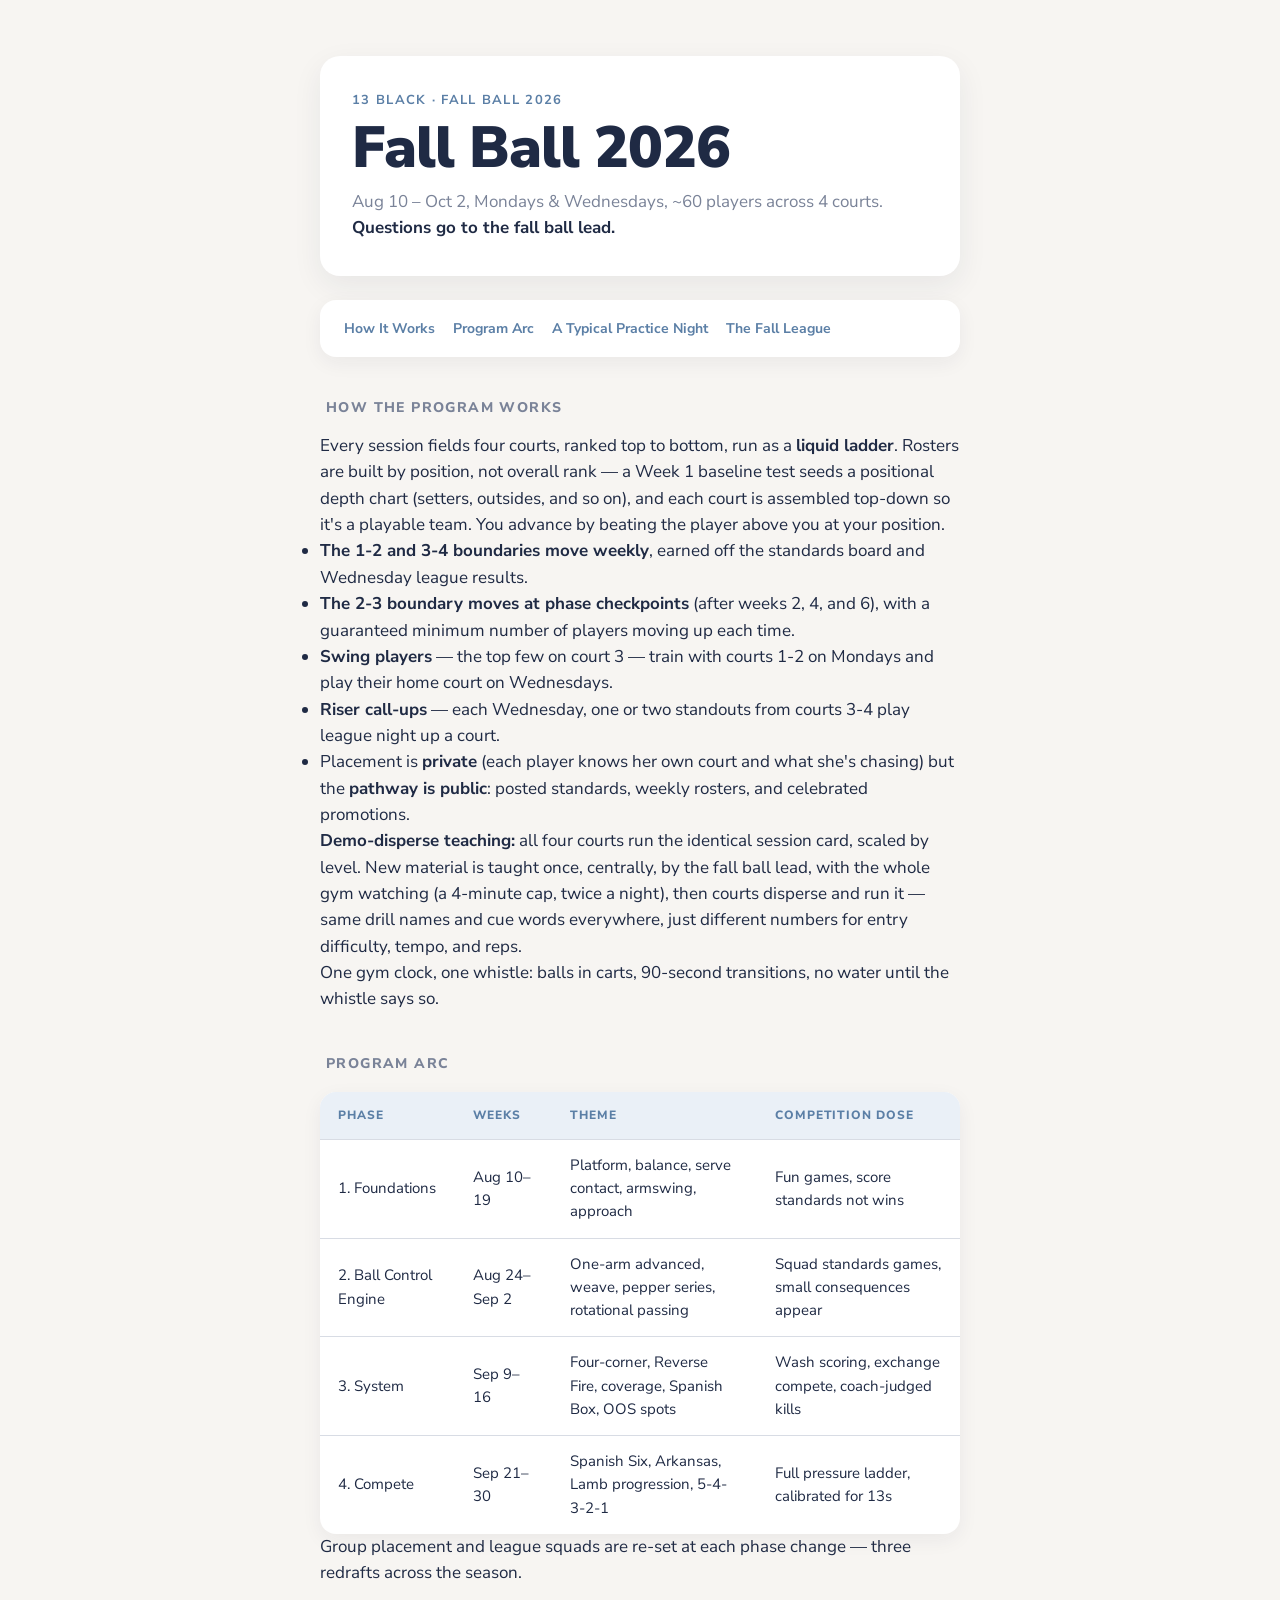
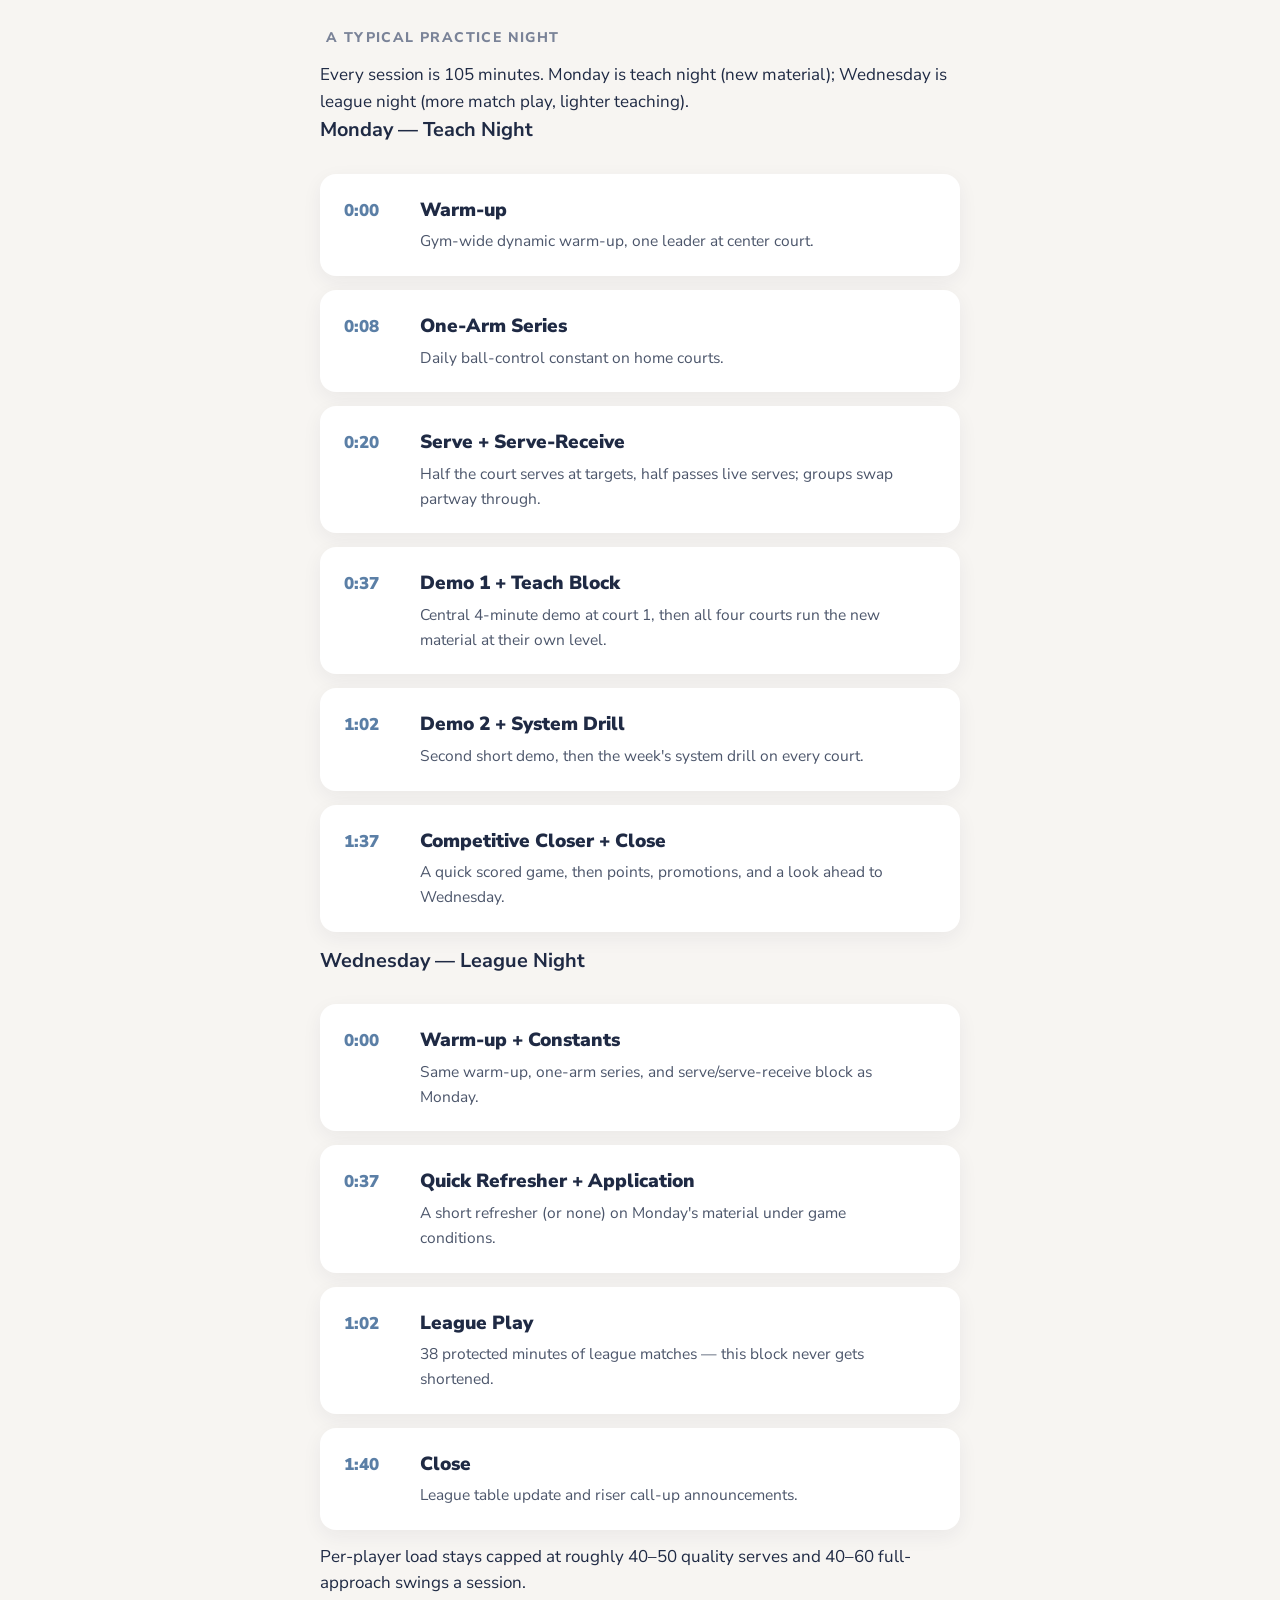
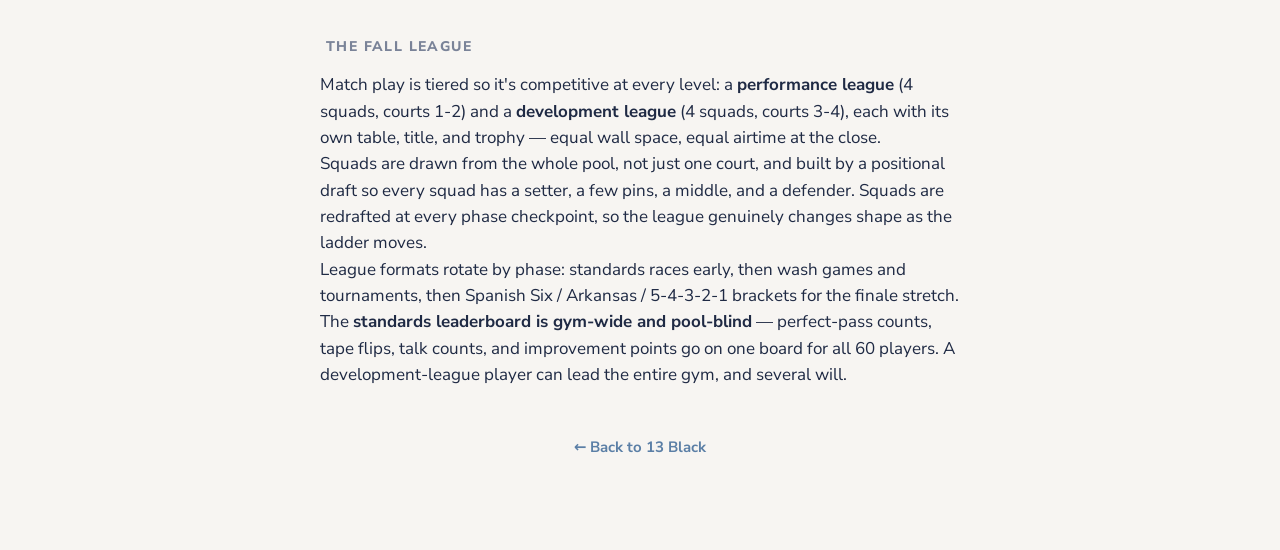
==== fall-ball-2026.html @ 21dfd117 "feat: add fall ball page shell with static sections Implements Task 2: Creates the Fall Ball 2026 pa" ====
<!DOCTYPE html>
<html lang="en">
<head>
<meta charset="UTF-8">
<meta name="viewport" content="width=device-width, initial-scale=1">
<title>Fall Ball 2026 | 13 Black</title>
<link rel="icon" href="data:image/svg+xml,<svg xmlns=%22http://www.w3.org/2000/svg%22 viewBox=%220 0 100 100%22><text y=%22.9em%22 font-size=%2290%22>🏐</text></svg>">
<link rel="preconnect" href="https://fonts.googleapis.com">
<link rel="preconnect" href="https://fonts.gstatic.com" crossorigin>
<link href="https://fonts.googleapis.com/css2?family=Nunito+Sans:opsz,wght@6..12,400;6..12,700;6..12,800;6..12,900&display=swap" rel="stylesheet">
<link rel="stylesheet" href="styles.css">
</head>
<body>
<main class="wrap">
  <div class="hero">
    <p class="eyebrow"><a href="index.html">13 Black</a> &middot; Fall Ball 2026</p>
    <h1>Fall Ball 2026</h1>
    <p class="sub">Aug 10 &ndash; Oct 2, Mondays &amp; Wednesdays, ~60 players across 4 courts. <strong>Questions go to the fall ball lead.</strong></p>
  </div>

  <nav class="toc" id="toc">
    <a href="#how-it-works">How It Works</a>
    <a href="#program-arc">Program Arc</a>
    <a href="#practice-night">A Typical Practice Night</a>
    <a href="#fall-league">The Fall League</a>
  </nav>

  <section id="how-it-works">
    <h2>How the Program Works</h2>
    <p>Every session fields four courts, ranked top to bottom, run as a <strong>liquid ladder</strong>. Rosters are built by position, not overall rank &mdash; a Week 1 baseline test seeds a positional depth chart (setters, outsides, and so on), and each court is assembled top-down so it's a playable team. You advance by beating the player above you at your position.</p>
    <ul>
      <li><strong>The 1-2 and 3-4 boundaries move weekly</strong>, earned off the standards board and Wednesday league results.</li>
      <li><strong>The 2-3 boundary moves at phase checkpoints</strong> (after weeks 2, 4, and 6), with a guaranteed minimum number of players moving up each time.</li>
      <li><strong>Swing players</strong> &mdash; the top few on court 3 &mdash; train with courts 1-2 on Mondays and play their home court on Wednesdays.</li>
      <li><strong>Riser call-ups</strong> &mdash; each Wednesday, one or two standouts from courts 3-4 play league night up a court.</li>
      <li>Placement is <strong>private</strong> (each player knows her own court and what she's chasing) but the <strong>pathway is public</strong>: posted standards, weekly rosters, and celebrated promotions.</li>
    </ul>
    <p><strong>Demo-disperse teaching:</strong> all four courts run the identical session card, scaled by level. New material is taught once, centrally, by the fall ball lead, with the whole gym watching (a 4-minute cap, twice a night), then courts disperse and run it &mdash; same drill names and cue words everywhere, just different numbers for entry difficulty, tempo, and reps.</p>
    <p>One gym clock, one whistle: balls in carts, 90-second transitions, no water until the whistle says so.</p>
  </section>

  <section id="program-arc">
    <h2>Program Arc</h2>
    <table class="arc">
      <thead>
        <tr><th>Phase</th><th>Weeks</th><th>Theme</th><th>Competition Dose</th></tr>
      </thead>
      <tbody>
        <tr><td>1. Foundations</td><td>Aug 10&ndash;19</td><td>Platform, balance, serve contact, armswing, approach</td><td>Fun games, score standards not wins</td></tr>
        <tr><td>2. Ball Control Engine</td><td>Aug 24&ndash;Sep 2</td><td>One-arm advanced, weave, pepper series, rotational passing</td><td>Squad standards games, small consequences appear</td></tr>
        <tr><td>3. System</td><td>Sep 9&ndash;16</td><td>Four-corner, Reverse Fire, coverage, Spanish Box, OOS spots</td><td>Wash scoring, exchange compete, coach-judged kills</td></tr>
        <tr><td>4. Compete</td><td>Sep 21&ndash;30</td><td>Spanish Six, Arkansas, Lamb progression, 5-4-3-2-1</td><td>Full pressure ladder, calibrated for 13s</td></tr>
      </tbody>
    </table>
    <p>Group placement and league squads are re-set at each phase change &mdash; three redrafts across the season.</p>
  </section>

  <section id="practice-night">
    <h2>A Typical Practice Night</h2>
    <p>Every session is 105 minutes. Monday is teach night (new material); Wednesday is league night (more match play, lighter teaching).</p>
    <h3>Monday &mdash; Teach Night</h3>
    <div class="blocks">
      <div class="block"><div class="time">0:00</div><div><h3>Warm-up</h3><p>Gym-wide dynamic warm-up, one leader at center court.</p></div></div>
      <div class="block"><div class="time">0:08</div><div><h3>One-Arm Series</h3><p>Daily ball-control constant on home courts.</p></div></div>
      <div class="block"><div class="time">0:20</div><div><h3>Serve + Serve-Receive</h3><p>Half the court serves at targets, half passes live serves; groups swap partway through.</p></div></div>
      <div class="block"><div class="time">0:37</div><div><h3>Demo 1 + Teach Block</h3><p>Central 4-minute demo at court 1, then all four courts run the new material at their own level.</p></div></div>
      <div class="block"><div class="time">1:02</div><div><h3>Demo 2 + System Drill</h3><p>Second short demo, then the week's system drill on every court.</p></div></div>
      <div class="block"><div class="time">1:37</div><div><h3>Competitive Closer + Close</h3><p>A quick scored game, then points, promotions, and a look ahead to Wednesday.</p></div></div>
    </div>
    <h3>Wednesday &mdash; League Night</h3>
    <div class="blocks">
      <div class="block"><div class="time">0:00</div><div><h3>Warm-up + Constants</h3><p>Same warm-up, one-arm series, and serve/serve-receive block as Monday.</p></div></div>
      <div class="block"><div class="time">0:37</div><div><h3>Quick Refresher + Application</h3><p>A short refresher (or none) on Monday's material under game conditions.</p></div></div>
      <div class="block"><div class="time">1:02</div><div><h3>League Play</h3><p>38 protected minutes of league matches &mdash; this block never gets shortened.</p></div></div>
      <div class="block"><div class="time">1:40</div><div><h3>Close</h3><p>League table update and riser call-up announcements.</p></div></div>
    </div>
    <p>Per-player load stays capped at roughly 40&ndash;50 quality serves and 40&ndash;60 full-approach swings a session.</p>
  </section>

  <section id="fall-league">
    <h2>The Fall League</h2>
    <p>Match play is tiered so it's competitive at every level: a <strong>performance league</strong> (4 squads, courts 1-2) and a <strong>development league</strong> (4 squads, courts 3-4), each with its own table, title, and trophy &mdash; equal wall space, equal airtime at the close.</p>
    <p>Squads are drawn from the whole pool, not just one court, and built by a positional draft so every squad has a setter, a few pins, a middle, and a defender. Squads are redrafted at every phase checkpoint, so the league genuinely changes shape as the ladder moves.</p>
    <p>League formats rotate by phase: standards races early, then wash games and tournaments, then Spanish Six / Arkansas / 5-4-3-2-1 brackets for the finale stretch.</p>
    <p>The <strong>standards leaderboard is gym-wide and pool-blind</strong> &mdash; perfect-pass counts, tape flips, talk counts, and improvement points go on one board for all 60 players. A development-league player can lead the entire gym, and several will.</p>
  </section>

  <p class="footer"><a href="index.html">&larr; Back to 13 Black</a></p>
</main>
</body>
</html>
---- styles.css ----
:root {
  --paper: #F7F5F2;
  --navy: #1F2A44;
  --dusty: #5B7FA6;
  --card: #FFFFFF;
  --muted: #7A8398;
  --chip: #EAF0F7;
  --dash: #D8DCE4;
  --body-ink: #4C566B;
}

* { box-sizing: border-box; margin: 0; padding: 0; }

html { -webkit-text-size-adjust: 100%; }

body {
  background: var(--paper);
  color: var(--navy);
  font-family: "Nunito Sans", system-ui, sans-serif;
  font-size: 17px;
  line-height: 1.55;
}

.wrap {
  max-width: 680px;
  margin: 0 auto;
  padding: 56px 20px 90px;
}

/* Hero card */
.hero {
  background: var(--card);
  border-radius: 20px;
  padding: 34px 32px;
  box-shadow: 0 10px 30px rgba(31, 42, 68, 0.07);
}

.eyebrow {
  font-size: 13px;
  font-weight: 700;
  letter-spacing: 0.1em;
  text-transform: uppercase;
  color: var(--dusty);
}
.eyebrow a { color: inherit; text-decoration: none; }

h1 {
  font-size: clamp(40px, 8vw, 58px);
  font-weight: 900;
  letter-spacing: -0.02em;
  line-height: 1.05;
  margin-top: 8px;
}

.sub { margin-top: 10px; font-size: 17px; color: var(--muted); }
.sub strong { color: var(--navy); }

/* Section labels */
h2 {
  margin: 40px 6px 14px;
  font-size: 14px;
  font-weight: 800;
  letter-spacing: 0.1em;
  text-transform: uppercase;
  color: var(--muted);
}

/* Event cards (index) */
a.event {
  display: flex;
  align-items: center;
  gap: 18px;
  background: var(--card);
  border-radius: 16px;
  padding: 22px 24px;
  box-shadow: 0 6px 20px rgba(31, 42, 68, 0.06);
  text-decoration: none;
  color: var(--navy);
  margin-bottom: 14px;
  transition: transform 120ms ease, box-shadow 120ms ease;
}
a.event:hover { transform: translateY(-2px); box-shadow: 0 10px 26px rgba(31, 42, 68, 0.1); }
a.event:focus-visible { outline: 3px solid var(--dusty); outline-offset: 3px; }
.event .name { font-size: 19px; font-weight: 800; }
.event .go { margin-left: auto; color: var(--dusty); font-size: 20px; font-weight: 800; }

.chip {
  background: var(--chip);
  color: var(--dusty);
  font-weight: 800;
  font-size: 13px;
  letter-spacing: 0.04em;
  padding: 6px 12px;
  border-radius: 999px;
  white-space: nowrap;
}

.event-soon {
  display: flex;
  align-items: center;
  gap: 18px;
  border: 1.5px dashed var(--dash);
  border-radius: 16px;
  padding: 22px 24px;
  color: var(--muted);
  margin-bottom: 14px;
}
.event-soon .chip { background: transparent; border: 1.5px solid var(--dash); color: var(--muted); }

/* Meta card (schedule page) */
.meta {
  margin-top: 18px;
  background: var(--card);
  border-radius: 16px;
  padding: 20px 24px;
  box-shadow: 0 6px 20px rgba(31, 42, 68, 0.06);
  display: flex;
  flex-wrap: wrap;
  gap: 14px 32px;
  font-size: 16px;
}
.meta div strong {
  display: block;
  font-size: 12px;
  font-weight: 800;
  letter-spacing: 0.1em;
  text-transform: uppercase;
  color: var(--dusty);
}

/* Schedule blocks */
.blocks { margin-top: 28px; }

.block {
  display: flex;
  gap: 20px;
  background: var(--card);
  border-radius: 16px;
  padding: 22px 24px;
  box-shadow: 0 6px 20px rgba(31, 42, 68, 0.06);
  margin-bottom: 14px;
}
.block .time {
  font-weight: 900;
  color: var(--dusty);
  min-width: 56px;
  padding-top: 2px;
}
.block h3 { font-size: 19px; font-weight: 900; margin-bottom: 4px; }
.block p { font-size: 15.5px; line-height: 1.6; color: var(--body-ink); max-width: 54ch; }

/* Team lists inside blocks */
.teams {
  margin-top: 16px;
  display: grid;
  grid-template-columns: repeat(auto-fit, minmax(122px, 1fr));
  gap: 12px;
}
.team {
  background: var(--paper);
  border-radius: 12px;
  padding: 14px 16px;
  font-size: 15px;
}
.team h4 {
  font-size: 12px;
  font-weight: 800;
  letter-spacing: 0.1em;
  text-transform: uppercase;
  color: var(--dusty);
  margin-bottom: 6px;
}
.team ul { list-style: none; }
.team li { padding: 2px 0; color: var(--body-ink); }

.pill {
  display: inline-block;
  background: var(--chip);
  color: var(--dusty);
  font-weight: 800;
  font-size: 14px;
  padding: 6px 14px;
  border-radius: 999px;
  margin-top: 10px;
  margin-right: 8px;
}

.footer {
  margin-top: 48px;
  color: var(--muted);
  font-size: 15px;
  text-align: center;
}
.footer a { color: var(--dusty); font-weight: 700; text-decoration: none; }
.footer a:focus-visible { outline: 3px solid var(--dusty); outline-offset: 3px; }

@media (max-width: 480px) {
  .block { flex-direction: column; gap: 6px; }
  .hero { padding: 28px 24px; }
}

@media (prefers-reduced-motion: reduce) {
  a.event { transition: none; }
  a.event:hover { transform: none; }
}

/* Table of contents (fall ball page) */
.toc {
  margin-top: 24px;
  background: var(--card);
  border-radius: 16px;
  padding: 18px 24px;
  box-shadow: 0 6px 20px rgba(31, 42, 68, 0.06);
  display: flex;
  flex-wrap: wrap;
  gap: 10px 18px;
}
.toc a {
  font-size: 14px;
  font-weight: 700;
  color: var(--dusty);
  text-decoration: none;
}
.toc a:hover, .toc a:focus-visible { text-decoration: underline; }

/* Program arc table (fall ball page) */
table.arc {
  width: 100%;
  border-collapse: collapse;
  background: var(--card);
  border-radius: 16px;
  overflow: hidden;
  box-shadow: 0 6px 20px rgba(31, 42, 68, 0.06);
  margin-top: 18px;
  font-size: 15px;
}
table.arc th, table.arc td {
  text-align: left;
  padding: 14px 18px;
  border-bottom: 1px solid var(--dash);
}
table.arc th {
  font-size: 12px;
  font-weight: 800;
  letter-spacing: 0.08em;
  text-transform: uppercase;
  color: var(--dusty);
  background: var(--chip);
}
table.arc tr:last-child td { border-bottom: none; }
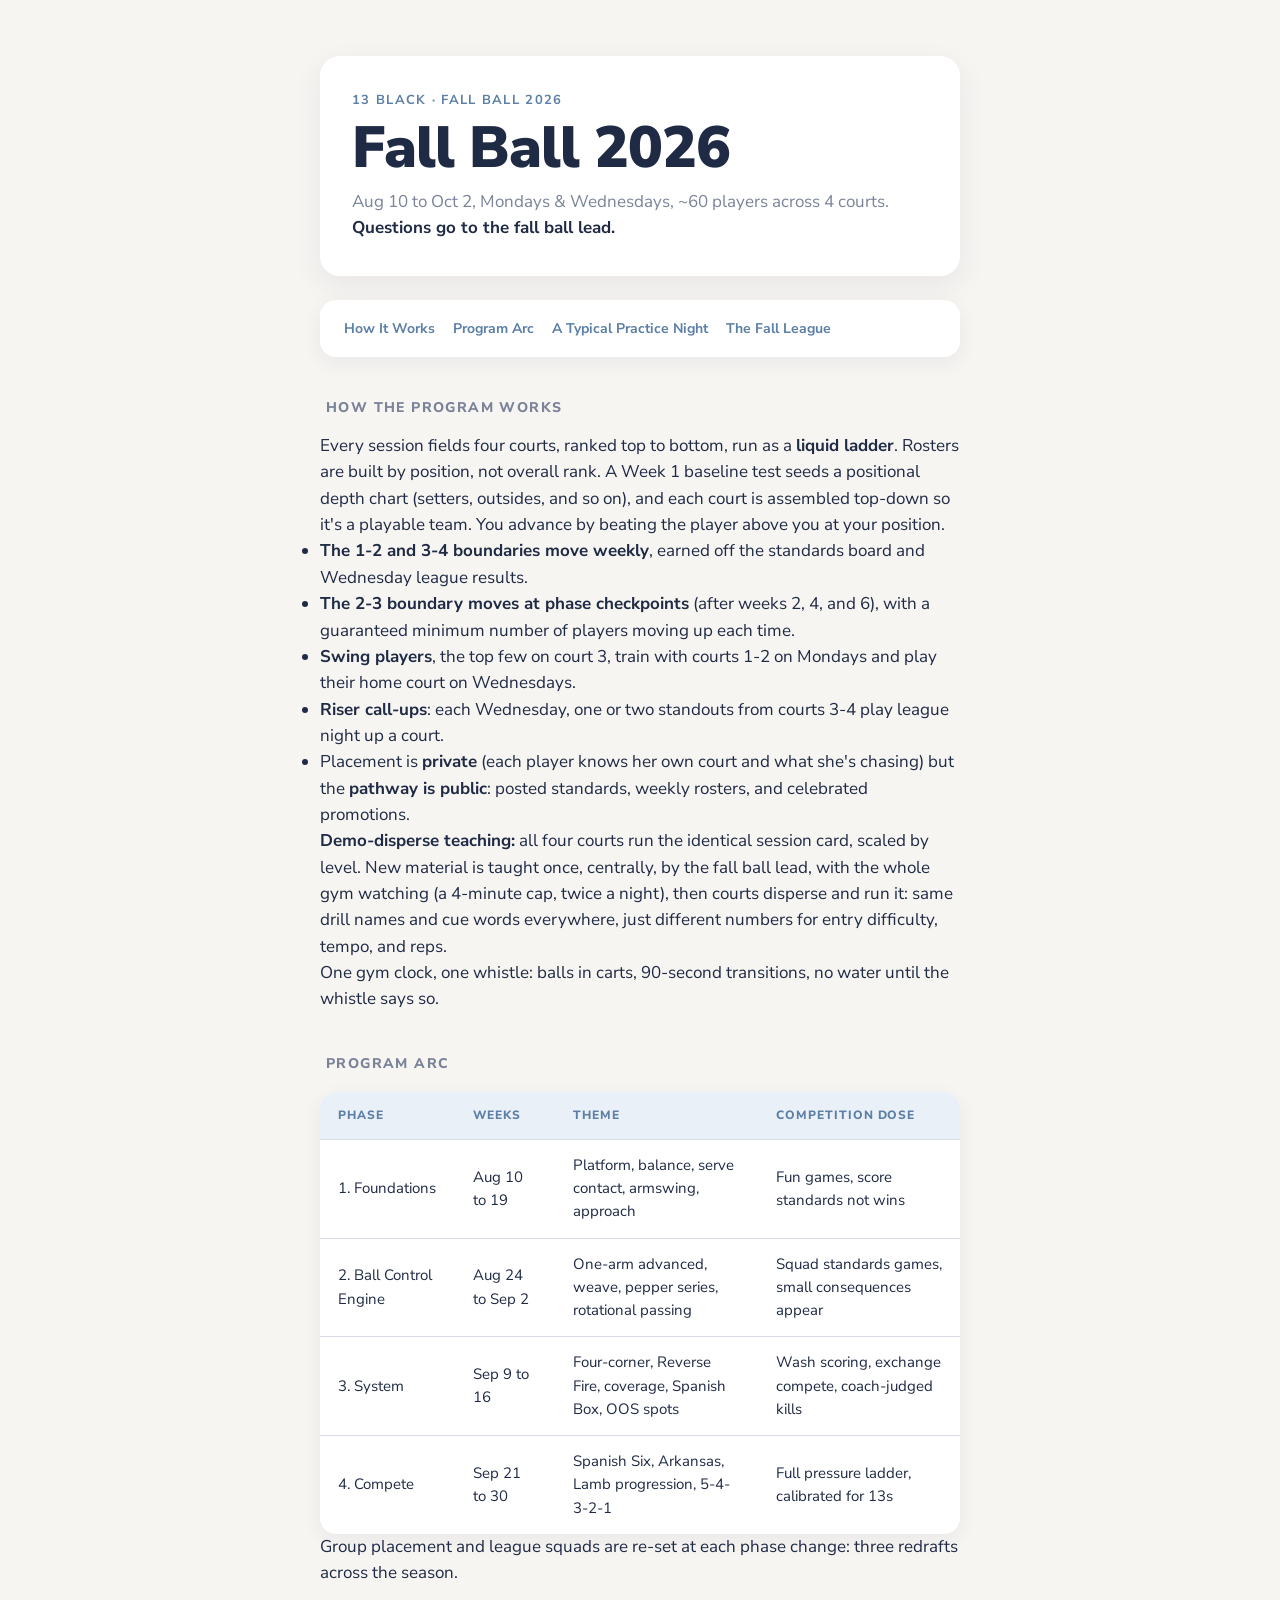
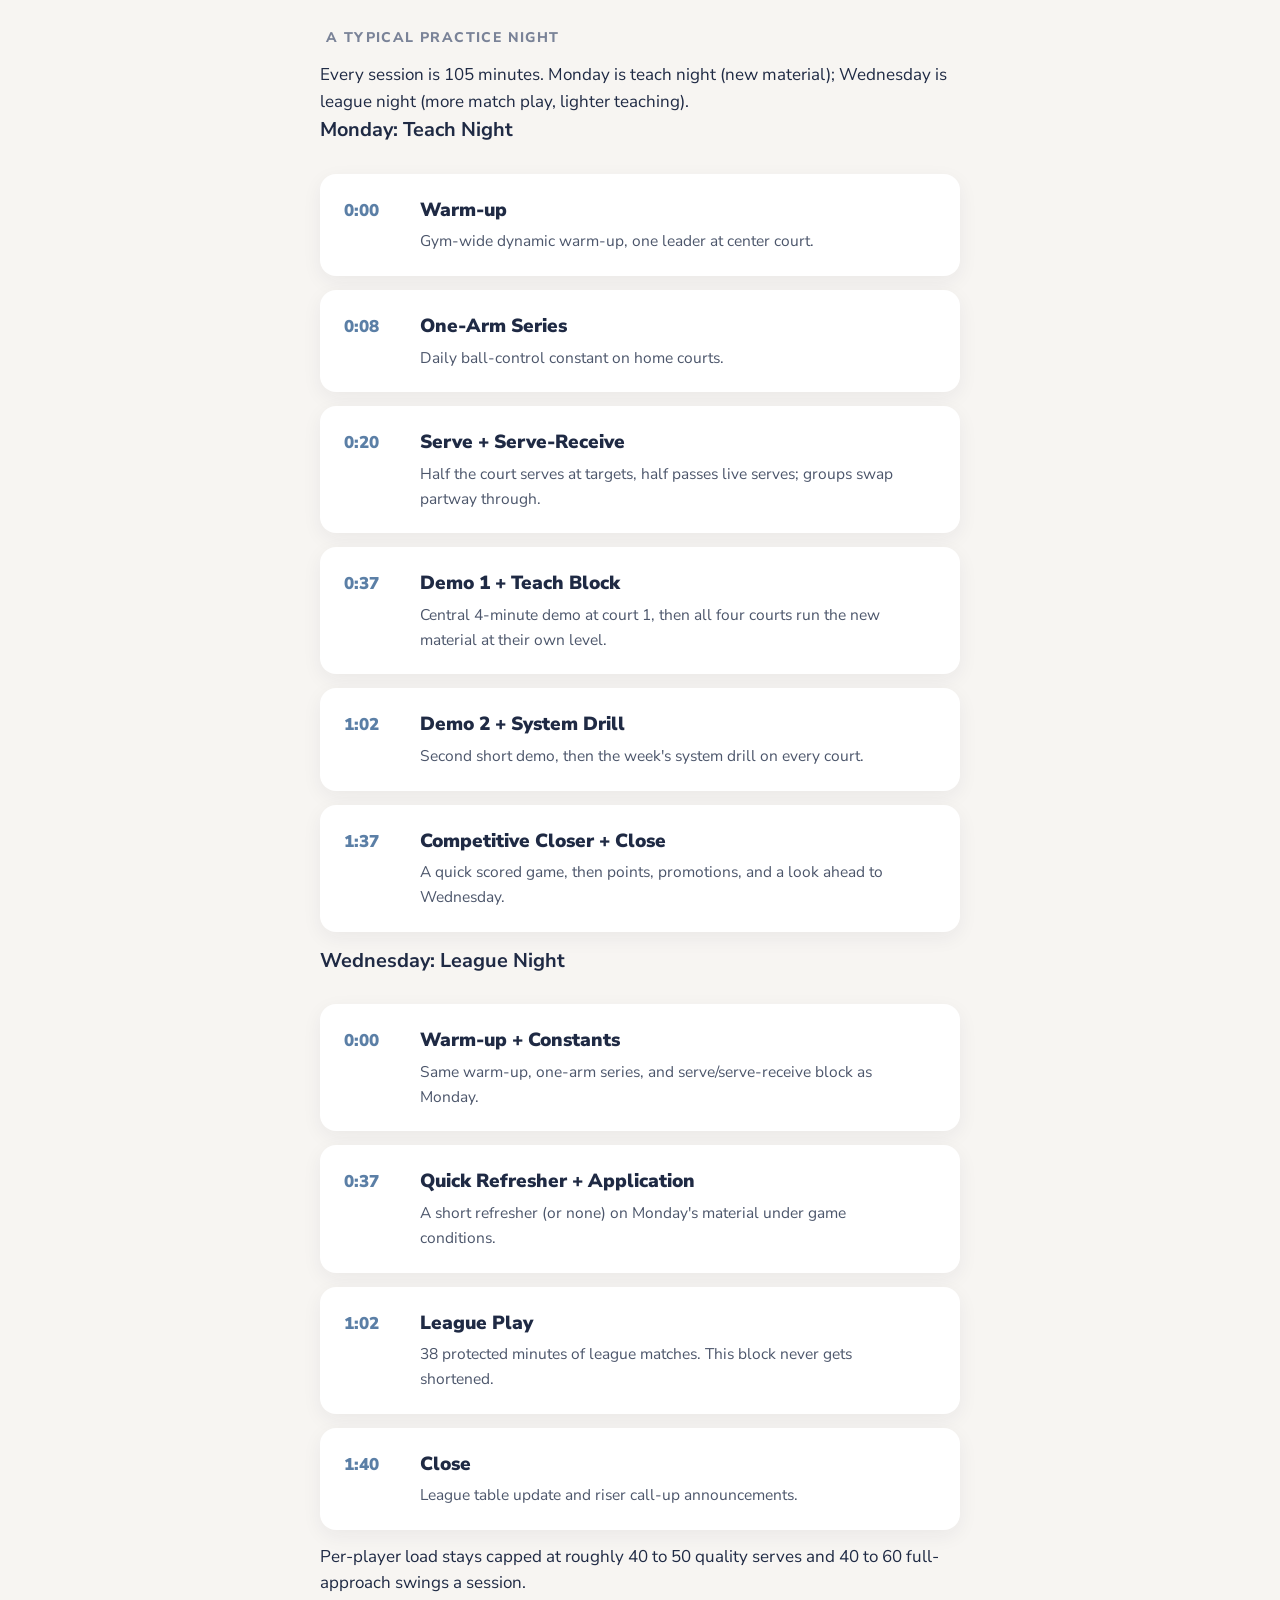
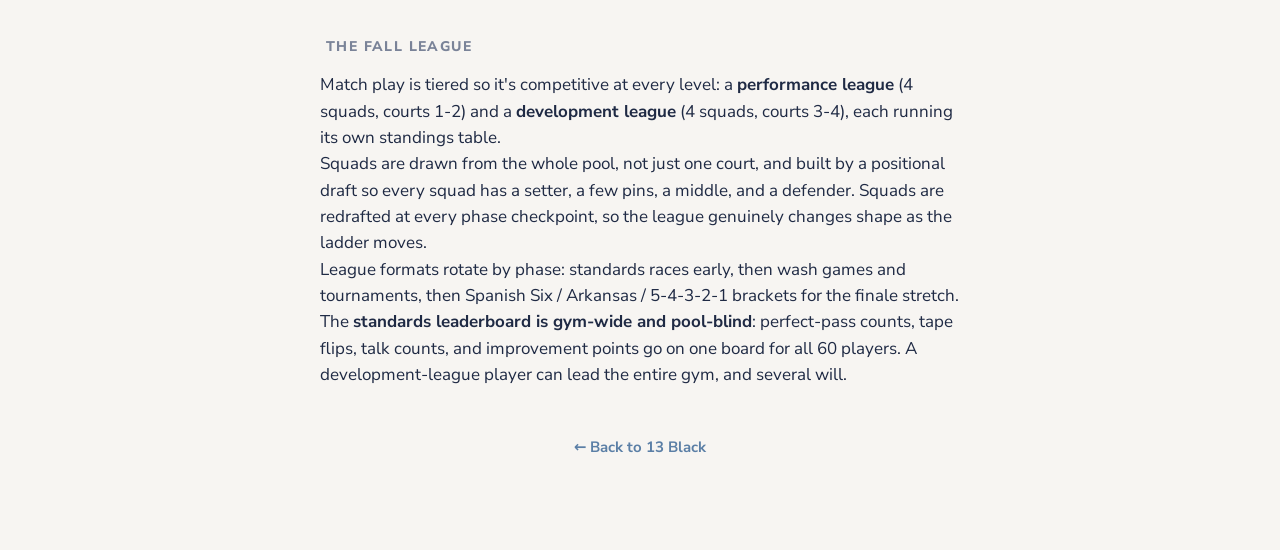
==== commit f2f5172a: "fix: drop unsupported league title/trophy claim, remove em/en dashes from page copy Trim The Fall Le" ====
--- a/fall-ball-2026.html
+++ b/fall-ball-2026.html
@@ -15,7 +15,7 @@
   <div class="hero">
     <p class="eyebrow"><a href="index.html">13 Black</a> &middot; Fall Ball 2026</p>
     <h1>Fall Ball 2026</h1>
-    <p class="sub">Aug 10 &ndash; Oct 2, Mondays &amp; Wednesdays, ~60 players across 4 courts. <strong>Questions go to the fall ball lead.</strong></p>
+    <p class="sub">Aug 10 to Oct 2, Mondays &amp; Wednesdays, ~60 players across 4 courts. <strong>Questions go to the fall ball lead.</strong></p>
   </div>
 
   <nav class="toc" id="toc">
@@ -27,15 +27,15 @@
 
   <section id="how-it-works">
     <h2>How the Program Works</h2>
-    <p>Every session fields four courts, ranked top to bottom, run as a <strong>liquid ladder</strong>. Rosters are built by position, not overall rank &mdash; a Week 1 baseline test seeds a positional depth chart (setters, outsides, and so on), and each court is assembled top-down so it's a playable team. You advance by beating the player above you at your position.</p>
+    <p>Every session fields four courts, ranked top to bottom, run as a <strong>liquid ladder</strong>. Rosters are built by position, not overall rank. A Week 1 baseline test seeds a positional depth chart (setters, outsides, and so on), and each court is assembled top-down so it's a playable team. You advance by beating the player above you at your position.</p>
     <ul>
       <li><strong>The 1-2 and 3-4 boundaries move weekly</strong>, earned off the standards board and Wednesday league results.</li>
       <li><strong>The 2-3 boundary moves at phase checkpoints</strong> (after weeks 2, 4, and 6), with a guaranteed minimum number of players moving up each time.</li>
-      <li><strong>Swing players</strong> &mdash; the top few on court 3 &mdash; train with courts 1-2 on Mondays and play their home court on Wednesdays.</li>
-      <li><strong>Riser call-ups</strong> &mdash; each Wednesday, one or two standouts from courts 3-4 play league night up a court.</li>
+      <li><strong>Swing players</strong>, the top few on court 3, train with courts 1-2 on Mondays and play their home court on Wednesdays.</li>
+      <li><strong>Riser call-ups</strong>: each Wednesday, one or two standouts from courts 3-4 play league night up a court.</li>
       <li>Placement is <strong>private</strong> (each player knows her own court and what she's chasing) but the <strong>pathway is public</strong>: posted standards, weekly rosters, and celebrated promotions.</li>
     </ul>
-    <p><strong>Demo-disperse teaching:</strong> all four courts run the identical session card, scaled by level. New material is taught once, centrally, by the fall ball lead, with the whole gym watching (a 4-minute cap, twice a night), then courts disperse and run it &mdash; same drill names and cue words everywhere, just different numbers for entry difficulty, tempo, and reps.</p>
+    <p><strong>Demo-disperse teaching:</strong> all four courts run the identical session card, scaled by level. New material is taught once, centrally, by the fall ball lead, with the whole gym watching (a 4-minute cap, twice a night), then courts disperse and run it: same drill names and cue words everywhere, just different numbers for entry difficulty, tempo, and reps.</p>
     <p>One gym clock, one whistle: balls in carts, 90-second transitions, no water until the whistle says so.</p>
   </section>
 
@@ -46,19 +46,19 @@
         <tr><th>Phase</th><th>Weeks</th><th>Theme</th><th>Competition Dose</th></tr>
       </thead>
       <tbody>
-        <tr><td>1. Foundations</td><td>Aug 10&ndash;19</td><td>Platform, balance, serve contact, armswing, approach</td><td>Fun games, score standards not wins</td></tr>
-        <tr><td>2. Ball Control Engine</td><td>Aug 24&ndash;Sep 2</td><td>One-arm advanced, weave, pepper series, rotational passing</td><td>Squad standards games, small consequences appear</td></tr>
-        <tr><td>3. System</td><td>Sep 9&ndash;16</td><td>Four-corner, Reverse Fire, coverage, Spanish Box, OOS spots</td><td>Wash scoring, exchange compete, coach-judged kills</td></tr>
-        <tr><td>4. Compete</td><td>Sep 21&ndash;30</td><td>Spanish Six, Arkansas, Lamb progression, 5-4-3-2-1</td><td>Full pressure ladder, calibrated for 13s</td></tr>
+        <tr><td>1. Foundations</td><td>Aug 10 to 19</td><td>Platform, balance, serve contact, armswing, approach</td><td>Fun games, score standards not wins</td></tr>
+        <tr><td>2. Ball Control Engine</td><td>Aug 24 to Sep 2</td><td>One-arm advanced, weave, pepper series, rotational passing</td><td>Squad standards games, small consequences appear</td></tr>
+        <tr><td>3. System</td><td>Sep 9 to 16</td><td>Four-corner, Reverse Fire, coverage, Spanish Box, OOS spots</td><td>Wash scoring, exchange compete, coach-judged kills</td></tr>
+        <tr><td>4. Compete</td><td>Sep 21 to 30</td><td>Spanish Six, Arkansas, Lamb progression, 5-4-3-2-1</td><td>Full pressure ladder, calibrated for 13s</td></tr>
       </tbody>
     </table>
-    <p>Group placement and league squads are re-set at each phase change &mdash; three redrafts across the season.</p>
+    <p>Group placement and league squads are re-set at each phase change: three redrafts across the season.</p>
   </section>
 
   <section id="practice-night">
     <h2>A Typical Practice Night</h2>
     <p>Every session is 105 minutes. Monday is teach night (new material); Wednesday is league night (more match play, lighter teaching).</p>
-    <h3>Monday &mdash; Teach Night</h3>
+    <h3>Monday: Teach Night</h3>
     <div class="blocks">
       <div class="block"><div class="time">0:00</div><div><h3>Warm-up</h3><p>Gym-wide dynamic warm-up, one leader at center court.</p></div></div>
       <div class="block"><div class="time">0:08</div><div><h3>One-Arm Series</h3><p>Daily ball-control constant on home courts.</p></div></div>
@@ -67,22 +67,22 @@
       <div class="block"><div class="time">1:02</div><div><h3>Demo 2 + System Drill</h3><p>Second short demo, then the week's system drill on every court.</p></div></div>
       <div class="block"><div class="time">1:37</div><div><h3>Competitive Closer + Close</h3><p>A quick scored game, then points, promotions, and a look ahead to Wednesday.</p></div></div>
     </div>
-    <h3>Wednesday &mdash; League Night</h3>
+    <h3>Wednesday: League Night</h3>
     <div class="blocks">
       <div class="block"><div class="time">0:00</div><div><h3>Warm-up + Constants</h3><p>Same warm-up, one-arm series, and serve/serve-receive block as Monday.</p></div></div>
       <div class="block"><div class="time">0:37</div><div><h3>Quick Refresher + Application</h3><p>A short refresher (or none) on Monday's material under game conditions.</p></div></div>
-      <div class="block"><div class="time">1:02</div><div><h3>League Play</h3><p>38 protected minutes of league matches &mdash; this block never gets shortened.</p></div></div>
+      <div class="block"><div class="time">1:02</div><div><h3>League Play</h3><p>38 protected minutes of league matches. This block never gets shortened.</p></div></div>
       <div class="block"><div class="time">1:40</div><div><h3>Close</h3><p>League table update and riser call-up announcements.</p></div></div>
     </div>
-    <p>Per-player load stays capped at roughly 40&ndash;50 quality serves and 40&ndash;60 full-approach swings a session.</p>
+    <p>Per-player load stays capped at roughly 40 to 50 quality serves and 40 to 60 full-approach swings a session.</p>
   </section>
 
   <section id="fall-league">
     <h2>The Fall League</h2>
-    <p>Match play is tiered so it's competitive at every level: a <strong>performance league</strong> (4 squads, courts 1-2) and a <strong>development league</strong> (4 squads, courts 3-4), each with its own table, title, and trophy &mdash; equal wall space, equal airtime at the close.</p>
+    <p>Match play is tiered so it's competitive at every level: a <strong>performance league</strong> (4 squads, courts 1-2) and a <strong>development league</strong> (4 squads, courts 3-4), each running its own standings table.</p>
     <p>Squads are drawn from the whole pool, not just one court, and built by a positional draft so every squad has a setter, a few pins, a middle, and a defender. Squads are redrafted at every phase checkpoint, so the league genuinely changes shape as the ladder moves.</p>
     <p>League formats rotate by phase: standards races early, then wash games and tournaments, then Spanish Six / Arkansas / 5-4-3-2-1 brackets for the finale stretch.</p>
-    <p>The <strong>standards leaderboard is gym-wide and pool-blind</strong> &mdash; perfect-pass counts, tape flips, talk counts, and improvement points go on one board for all 60 players. A development-league player can lead the entire gym, and several will.</p>
+    <p>The <strong>standards leaderboard is gym-wide and pool-blind</strong>: perfect-pass counts, tape flips, talk counts, and improvement points go on one board for all 60 players. A development-league player can lead the entire gym, and several will.</p>
   </section>
 
   <p class="footer"><a href="index.html">&larr; Back to 13 Black</a></p>
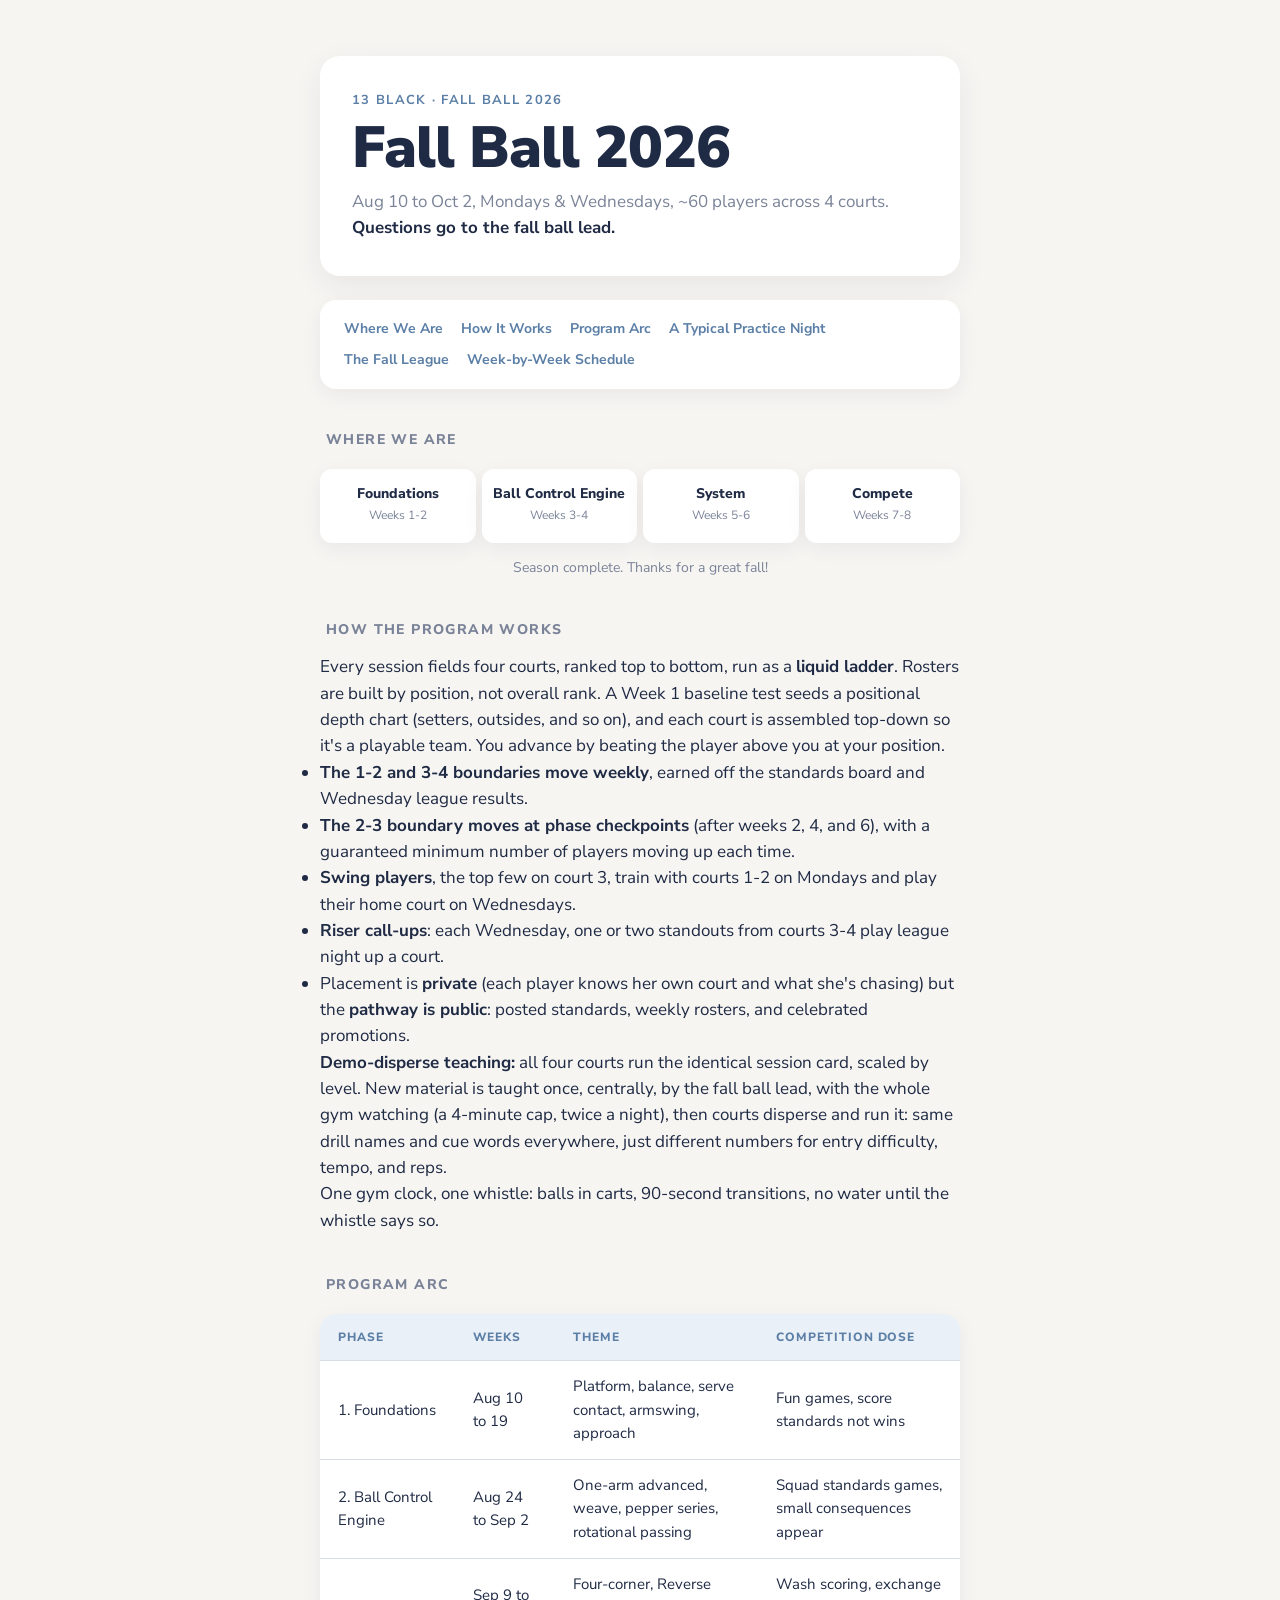
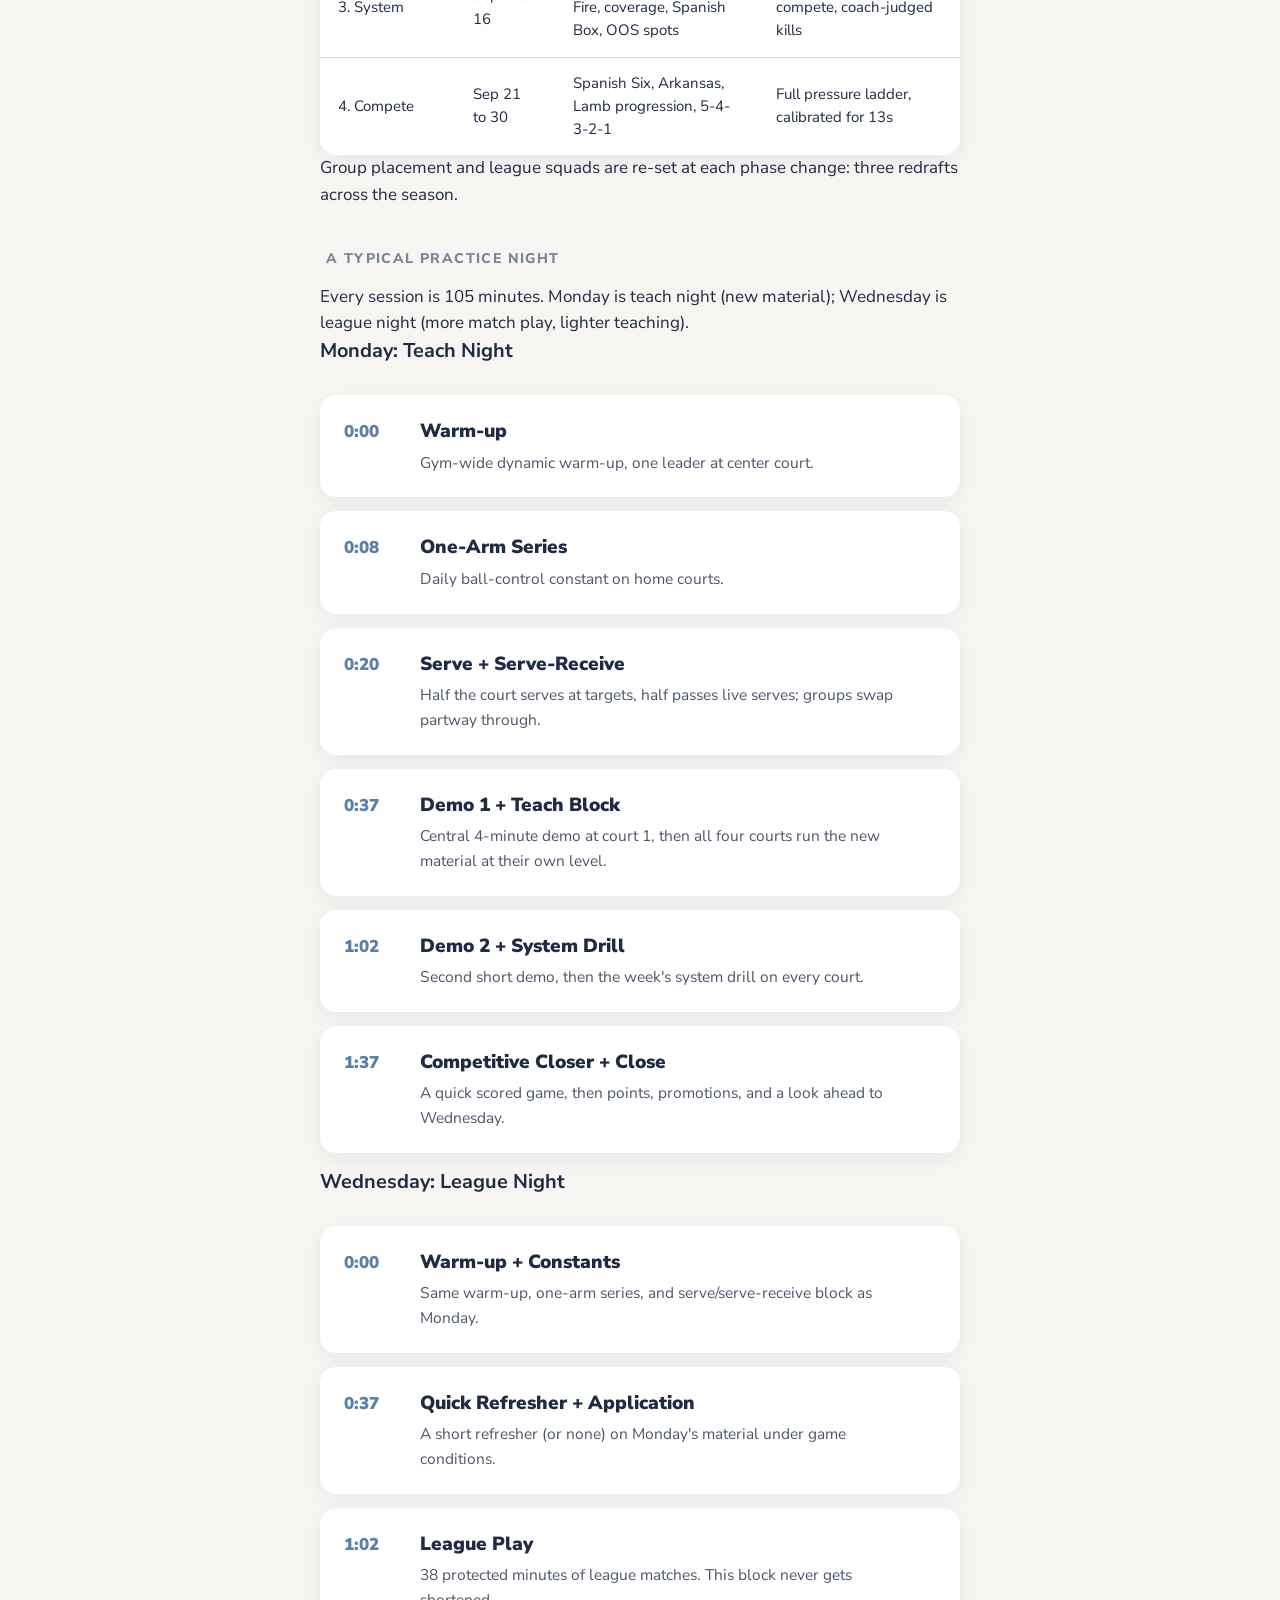
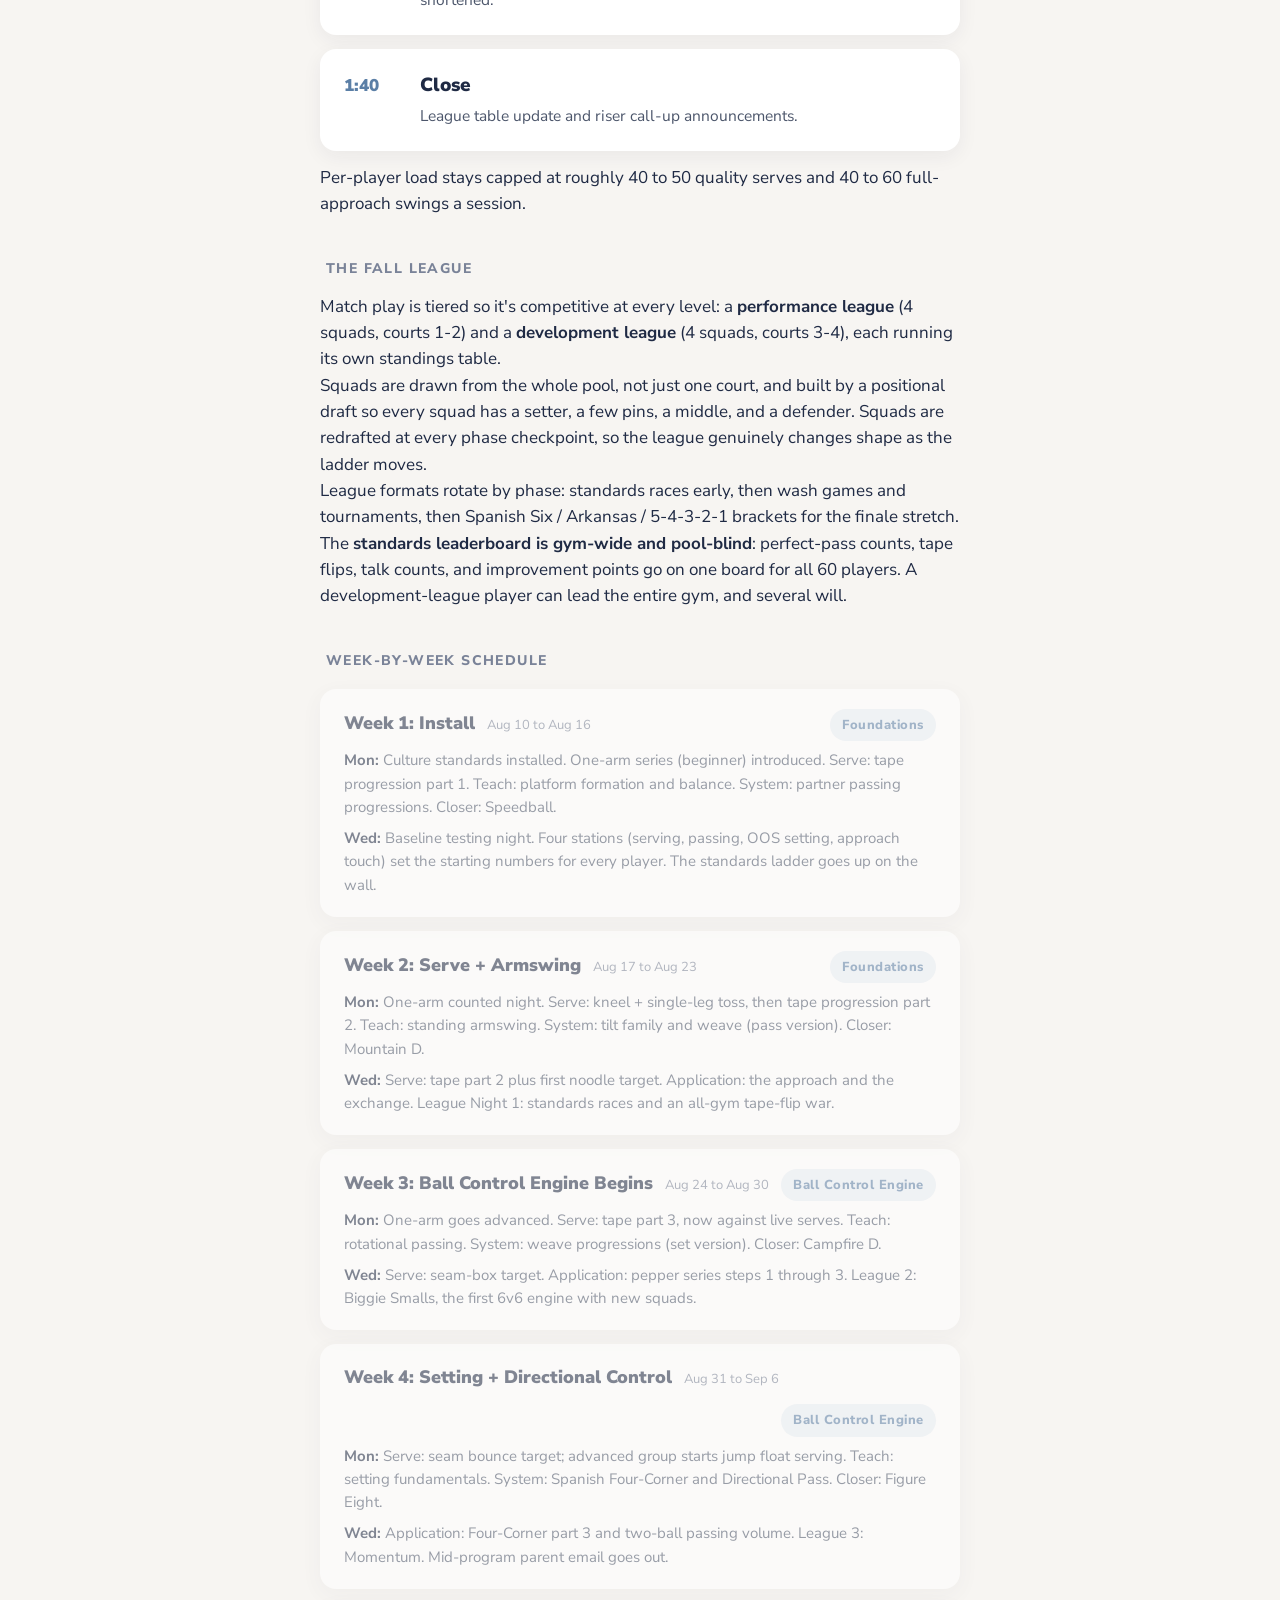
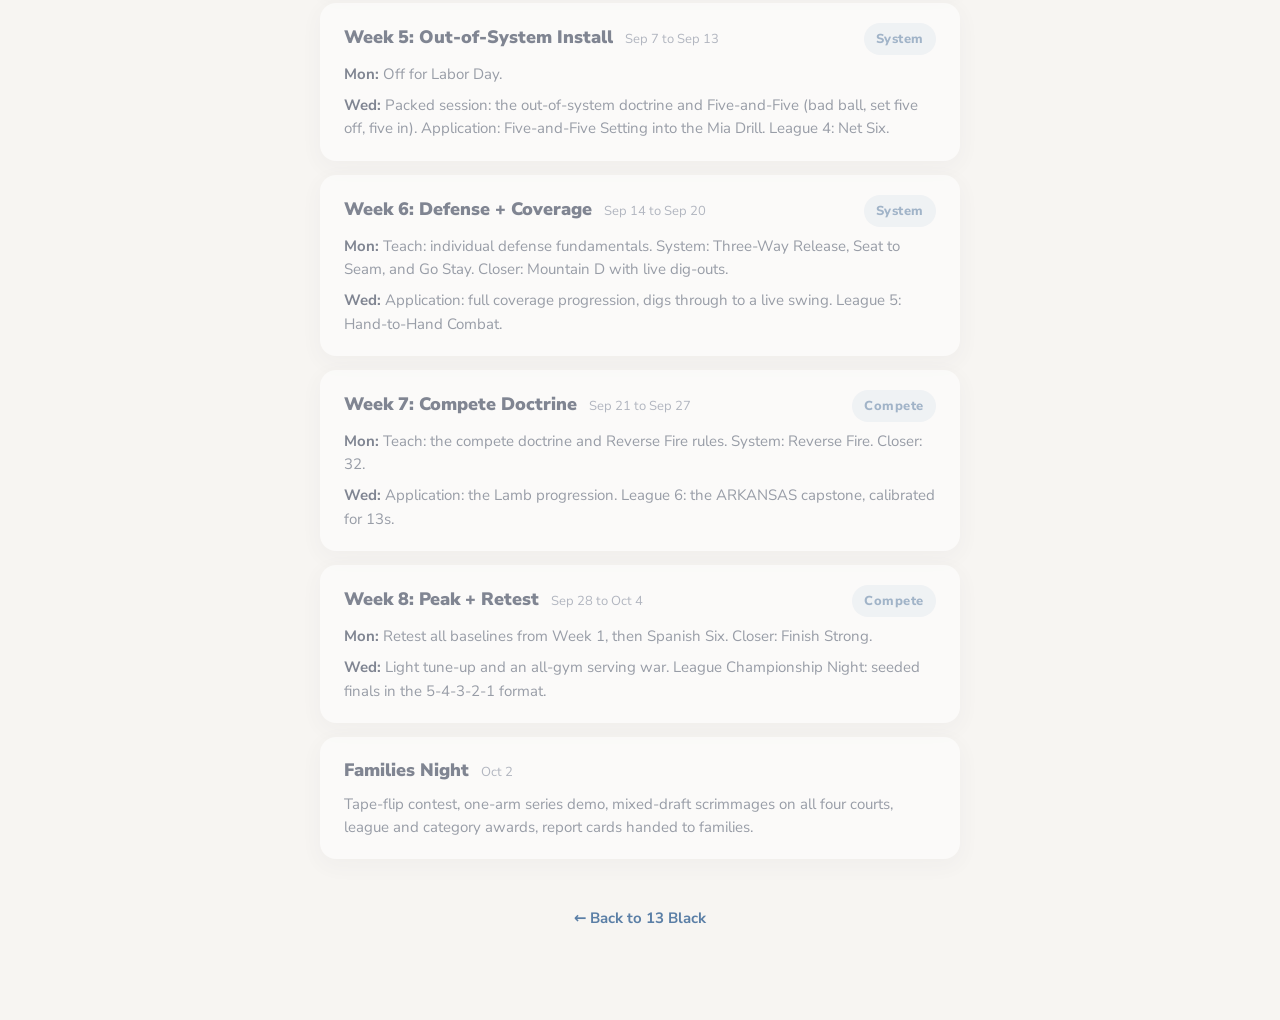
==== commit d36ecde1: "feat: add auto-highlighting phase timeline and week-by-week schedule" ====
--- a/fall-ball-2026.html
+++ b/fall-ball-2026.html
@@ -19,11 +19,19 @@
   </div>
 
   <nav class="toc" id="toc">
+    <a href="#phase-timeline-section">Where We Are</a>
     <a href="#how-it-works">How It Works</a>
     <a href="#program-arc">Program Arc</a>
     <a href="#practice-night">A Typical Practice Night</a>
     <a href="#fall-league">The Fall League</a>
+    <a href="#week-schedule">Week-by-Week Schedule</a>
   </nav>
+
+  <section id="phase-timeline-section">
+    <h2>Where We Are</h2>
+    <div class="timeline" id="phase-timeline"></div>
+    <p class="timeline-note" id="timeline-note"></p>
+  </section>
 
   <section id="how-it-works">
     <h2>How the Program Works</h2>
@@ -85,7 +93,14 @@
     <p>The <strong>standards leaderboard is gym-wide and pool-blind</strong>: perfect-pass counts, tape flips, talk counts, and improvement points go on one board for all 60 players. A development-league player can lead the entire gym, and several will.</p>
   </section>
 
+  <section id="week-schedule">
+    <h2>Week-by-Week Schedule</h2>
+    <div class="week-list" id="week-list"></div>
+  </section>
+
   <p class="footer"><a href="index.html">&larr; Back to 13 Black</a></p>
 </main>
+  <script src="fall-ball-data.js"></script>
+  <script src="fall-ball-render.js"></script>
 </body>
 </html>
--- a/styles.css
+++ b/styles.css
@@ -248,3 +248,66 @@
   background: var(--chip);
 }
 table.arc tr:last-child td { border-bottom: none; }
+
+/* Phase timeline (fall ball page) */
+.timeline {
+  margin-top: 18px;
+  display: flex;
+  gap: 6px;
+}
+.timeline .phase {
+  flex: 1;
+  background: var(--card);
+  border-radius: 12px;
+  padding: 14px 10px 18px;
+  text-align: center;
+  box-shadow: 0 6px 20px rgba(31, 42, 68, 0.06);
+  position: relative;
+}
+.timeline .phase.active { background: var(--navy); color: #fff; }
+.timeline .phase.active .phase-weeks { color: #cfd7e6; }
+.timeline .phase-name { font-weight: 800; font-size: 14px; }
+.timeline .phase-weeks { font-size: 12px; color: var(--muted); margin-top: 2px; }
+.timeline .pin {
+  position: absolute;
+  bottom: -14px;
+  left: 50%;
+  transform: translateX(-50%);
+  background: var(--dusty);
+  color: #fff;
+  font-size: 11px;
+  font-weight: 800;
+  padding: 3px 10px;
+  border-radius: 999px;
+  white-space: nowrap;
+}
+.timeline-note {
+  margin-top: 14px;
+  text-align: center;
+  font-size: 14px;
+  color: var(--muted);
+}
+
+/* Week-by-week schedule (fall ball page) */
+.week-list { margin-top: 18px; }
+.week-card {
+  background: var(--card);
+  border-radius: 16px;
+  padding: 20px 24px;
+  box-shadow: 0 6px 20px rgba(31, 42, 68, 0.06);
+  margin-bottom: 14px;
+}
+.week-card.current { outline: 2.5px solid var(--dusty); }
+.week-card.past { opacity: 0.55; }
+.week-card .week-head { display: flex; align-items: baseline; gap: 12px; flex-wrap: wrap; }
+.week-card h3 { font-size: 18px; font-weight: 900; }
+.week-card .week-dates { font-size: 13px; color: var(--muted); }
+.week-card .week-phase { margin-left: auto; }
+.week-card p { margin-top: 8px; font-size: 15px; color: var(--body-ink); }
+.week-card p strong { color: var(--navy); }
+
+@media (max-width: 480px) {
+  .timeline { flex-direction: column; }
+  .timeline .pin { position: static; display: inline-block; margin-top: 8px; transform: none; }
+  .week-card .week-phase { margin-left: 0; }
+}
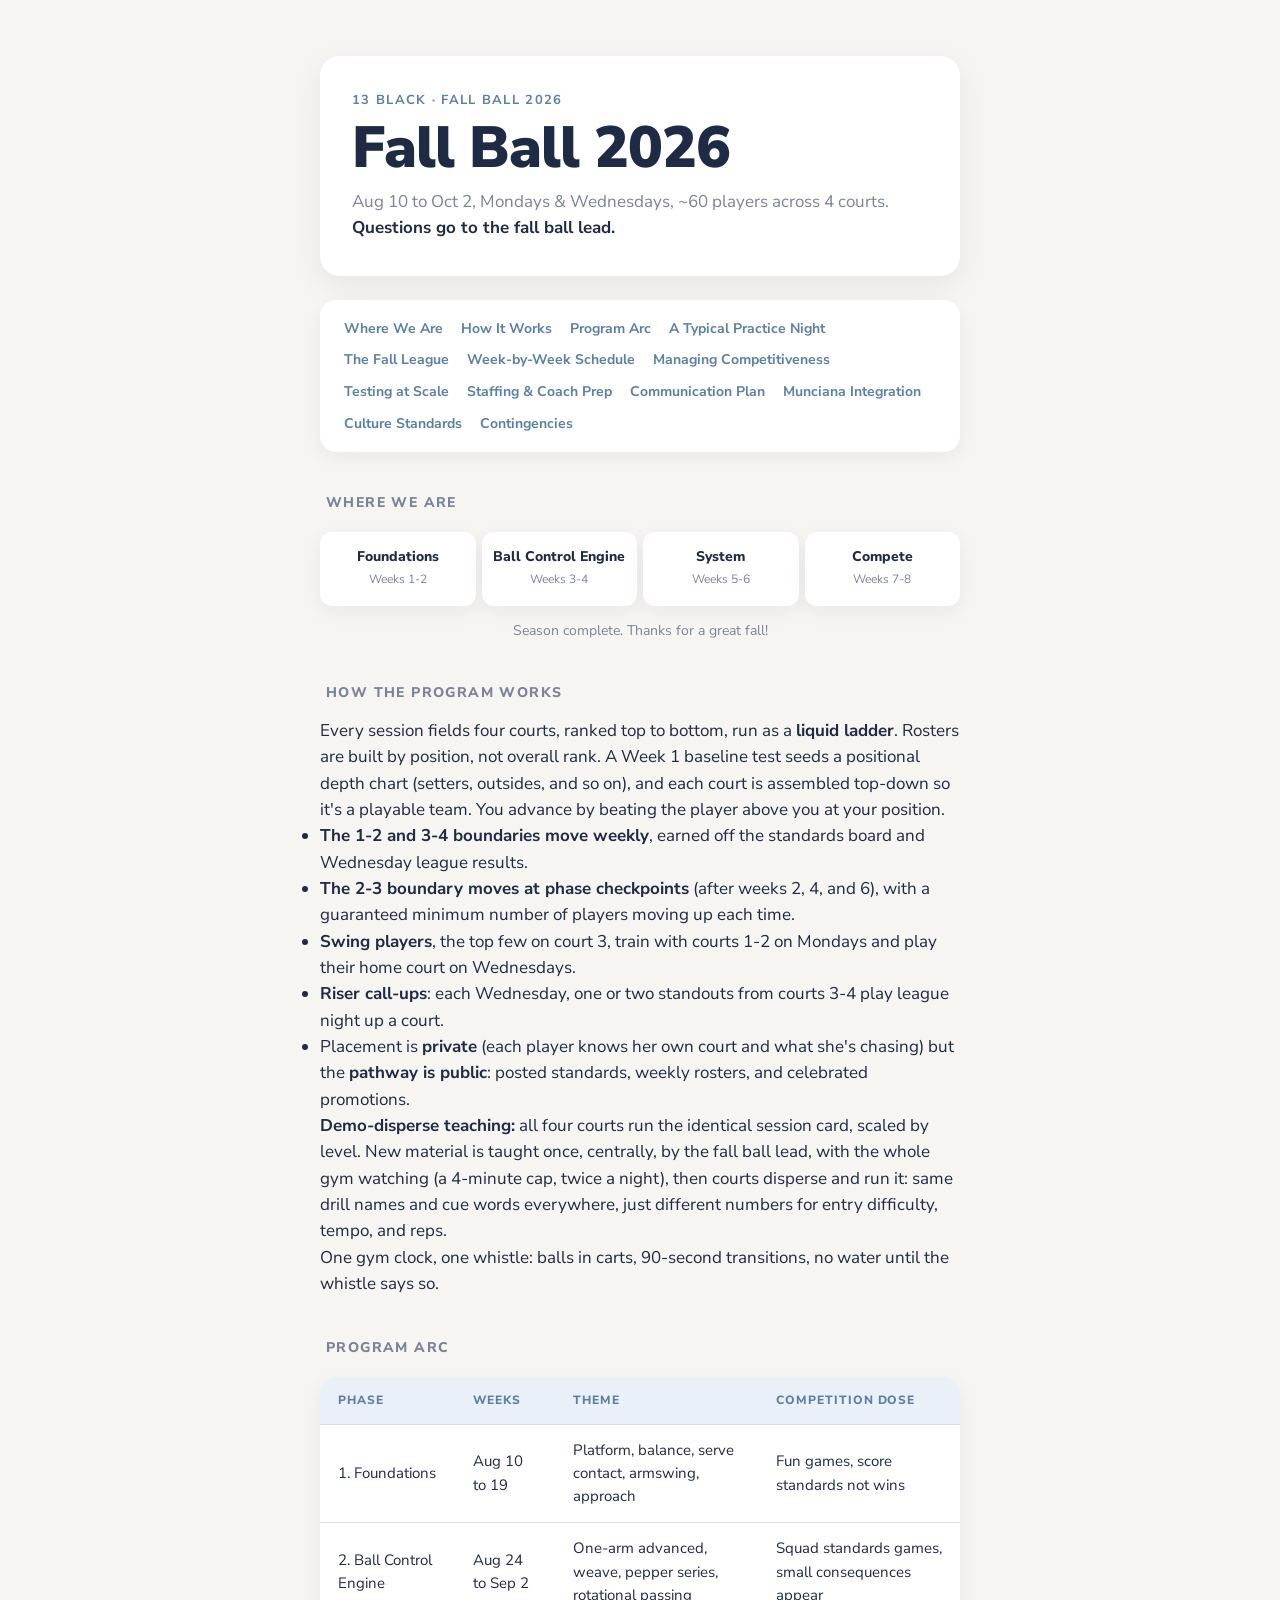
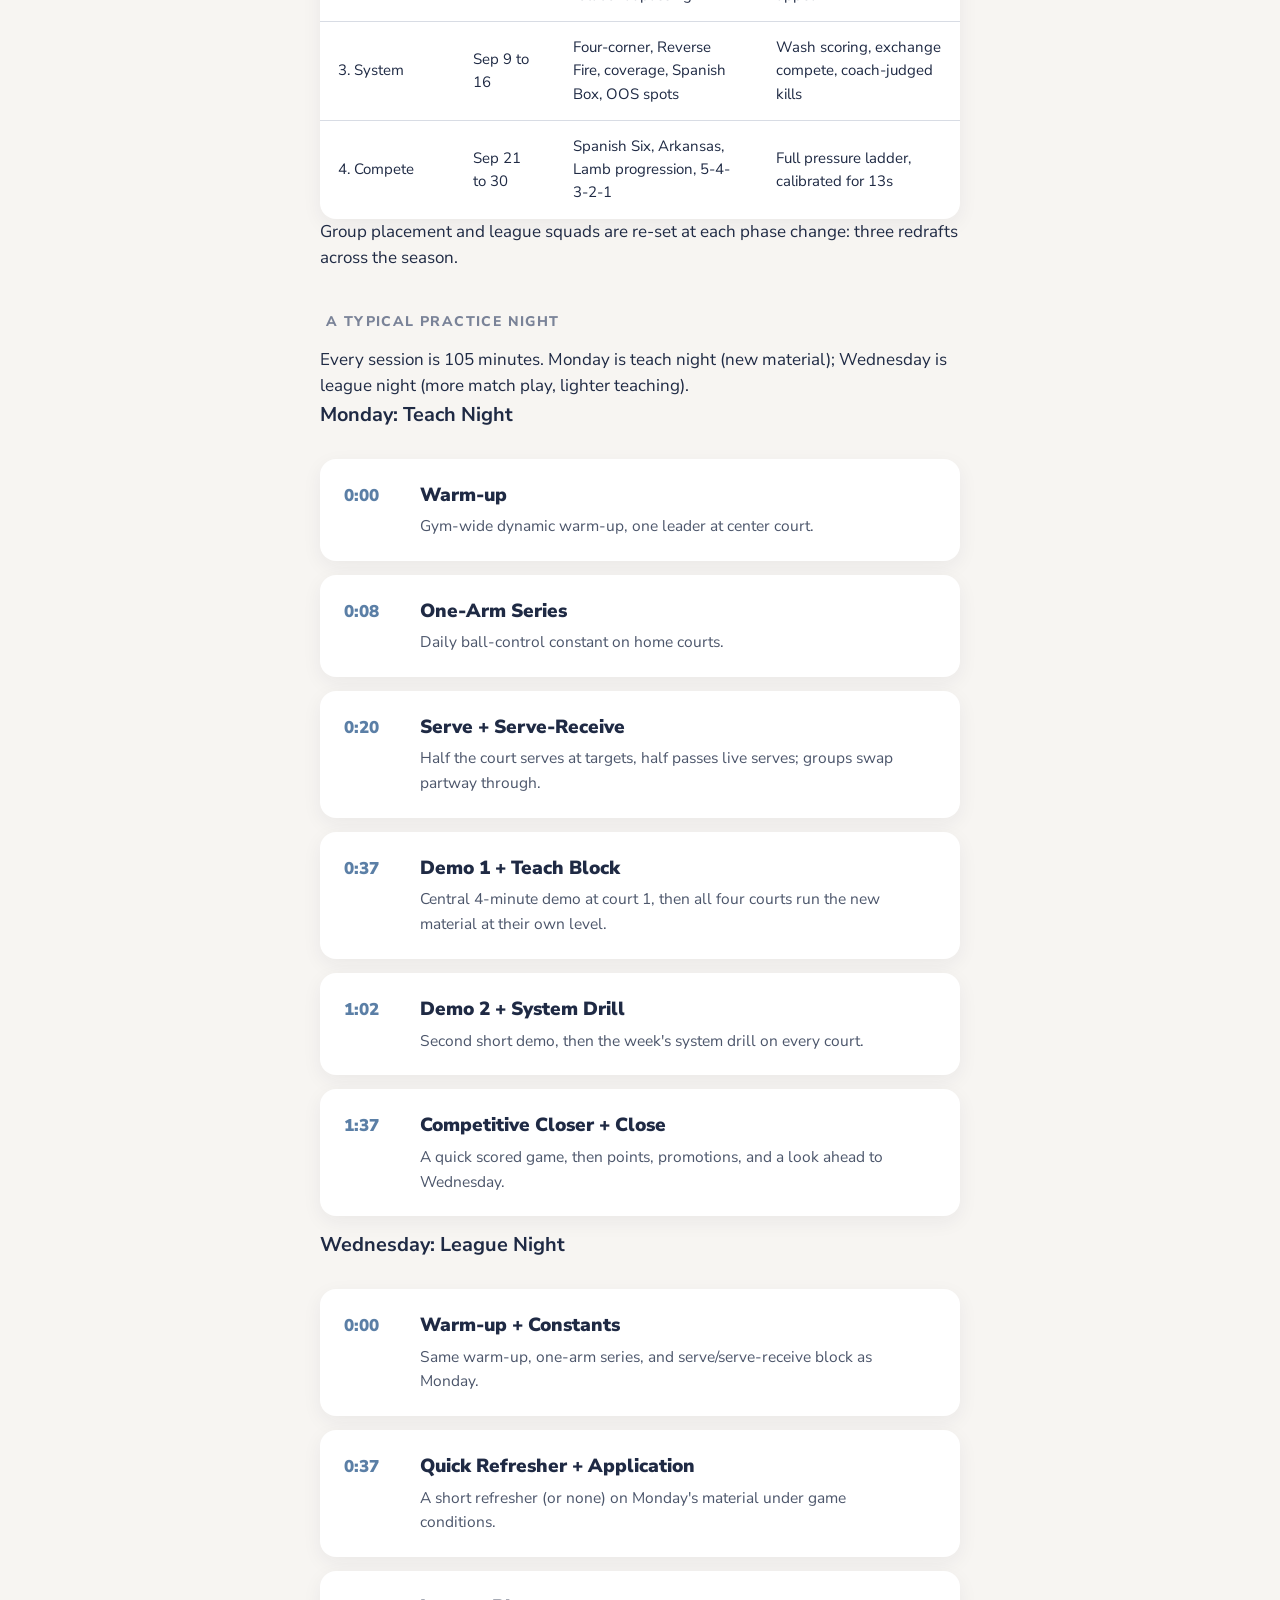
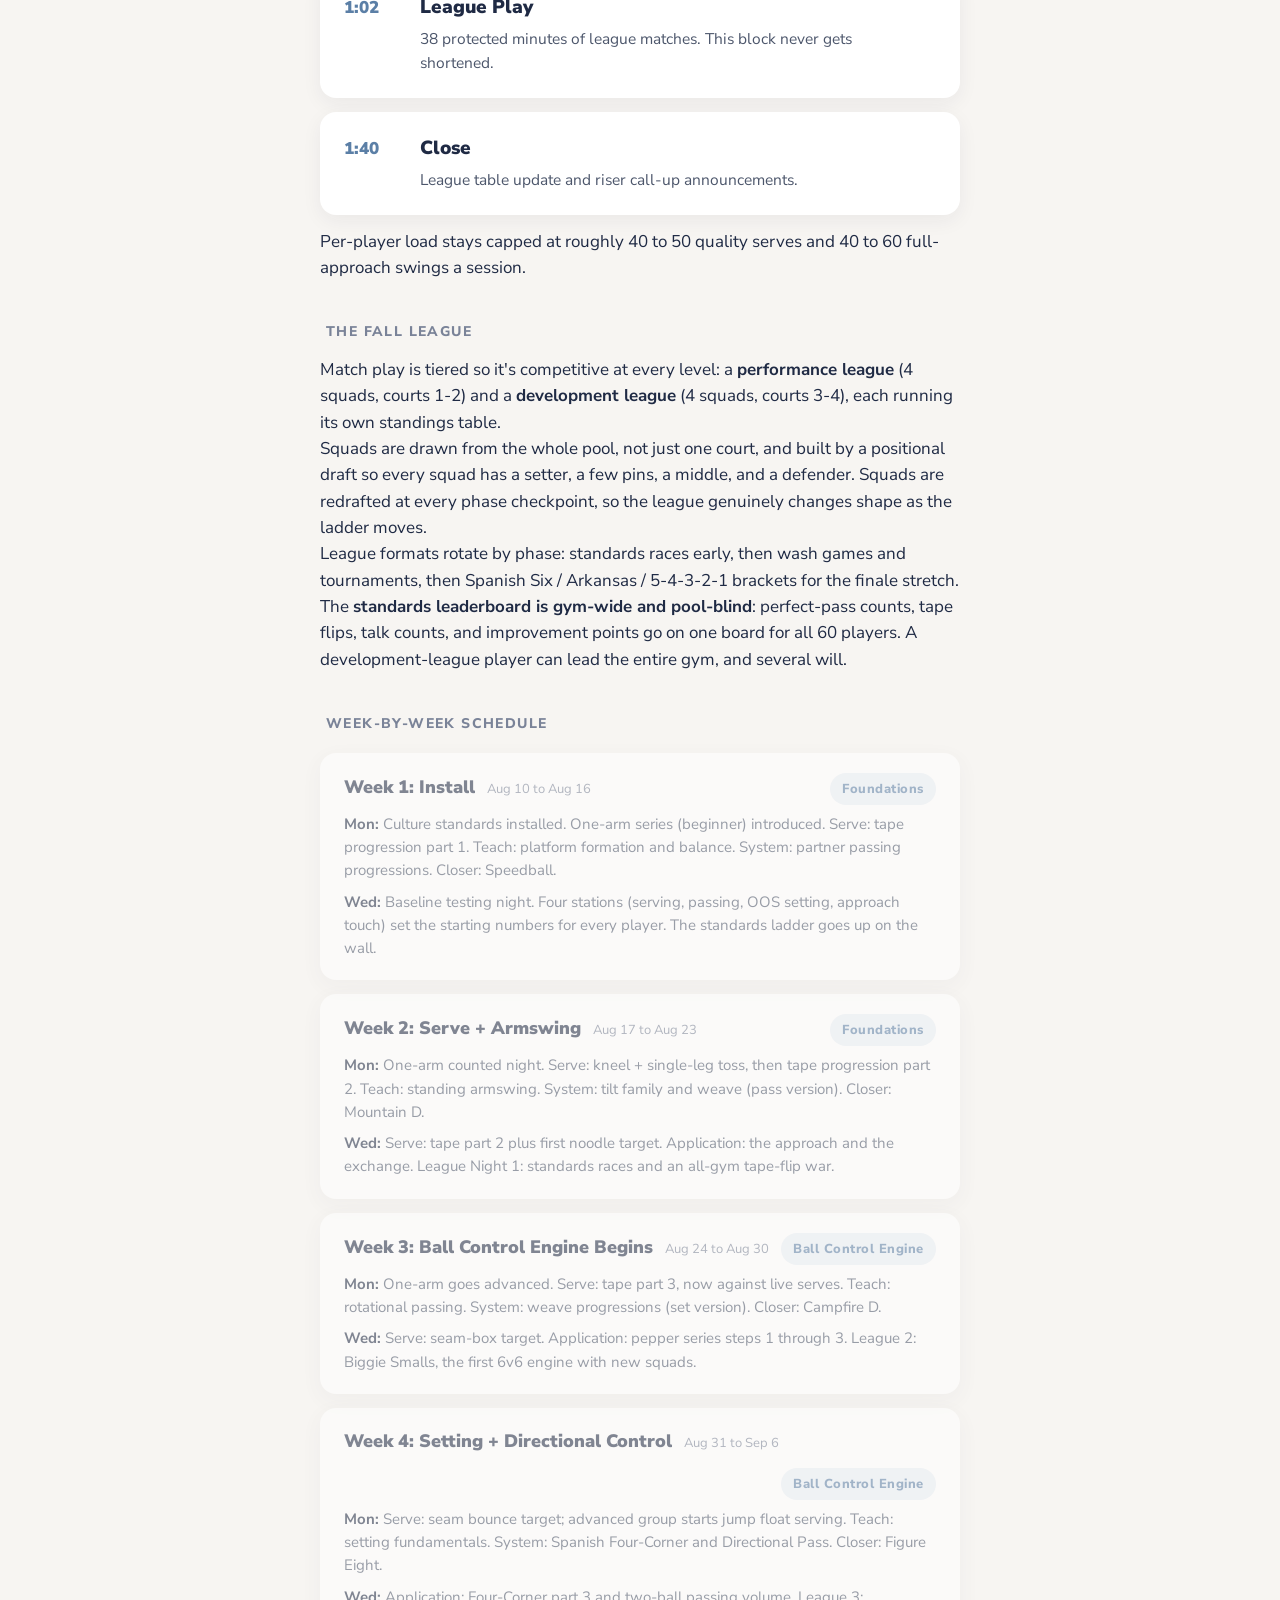
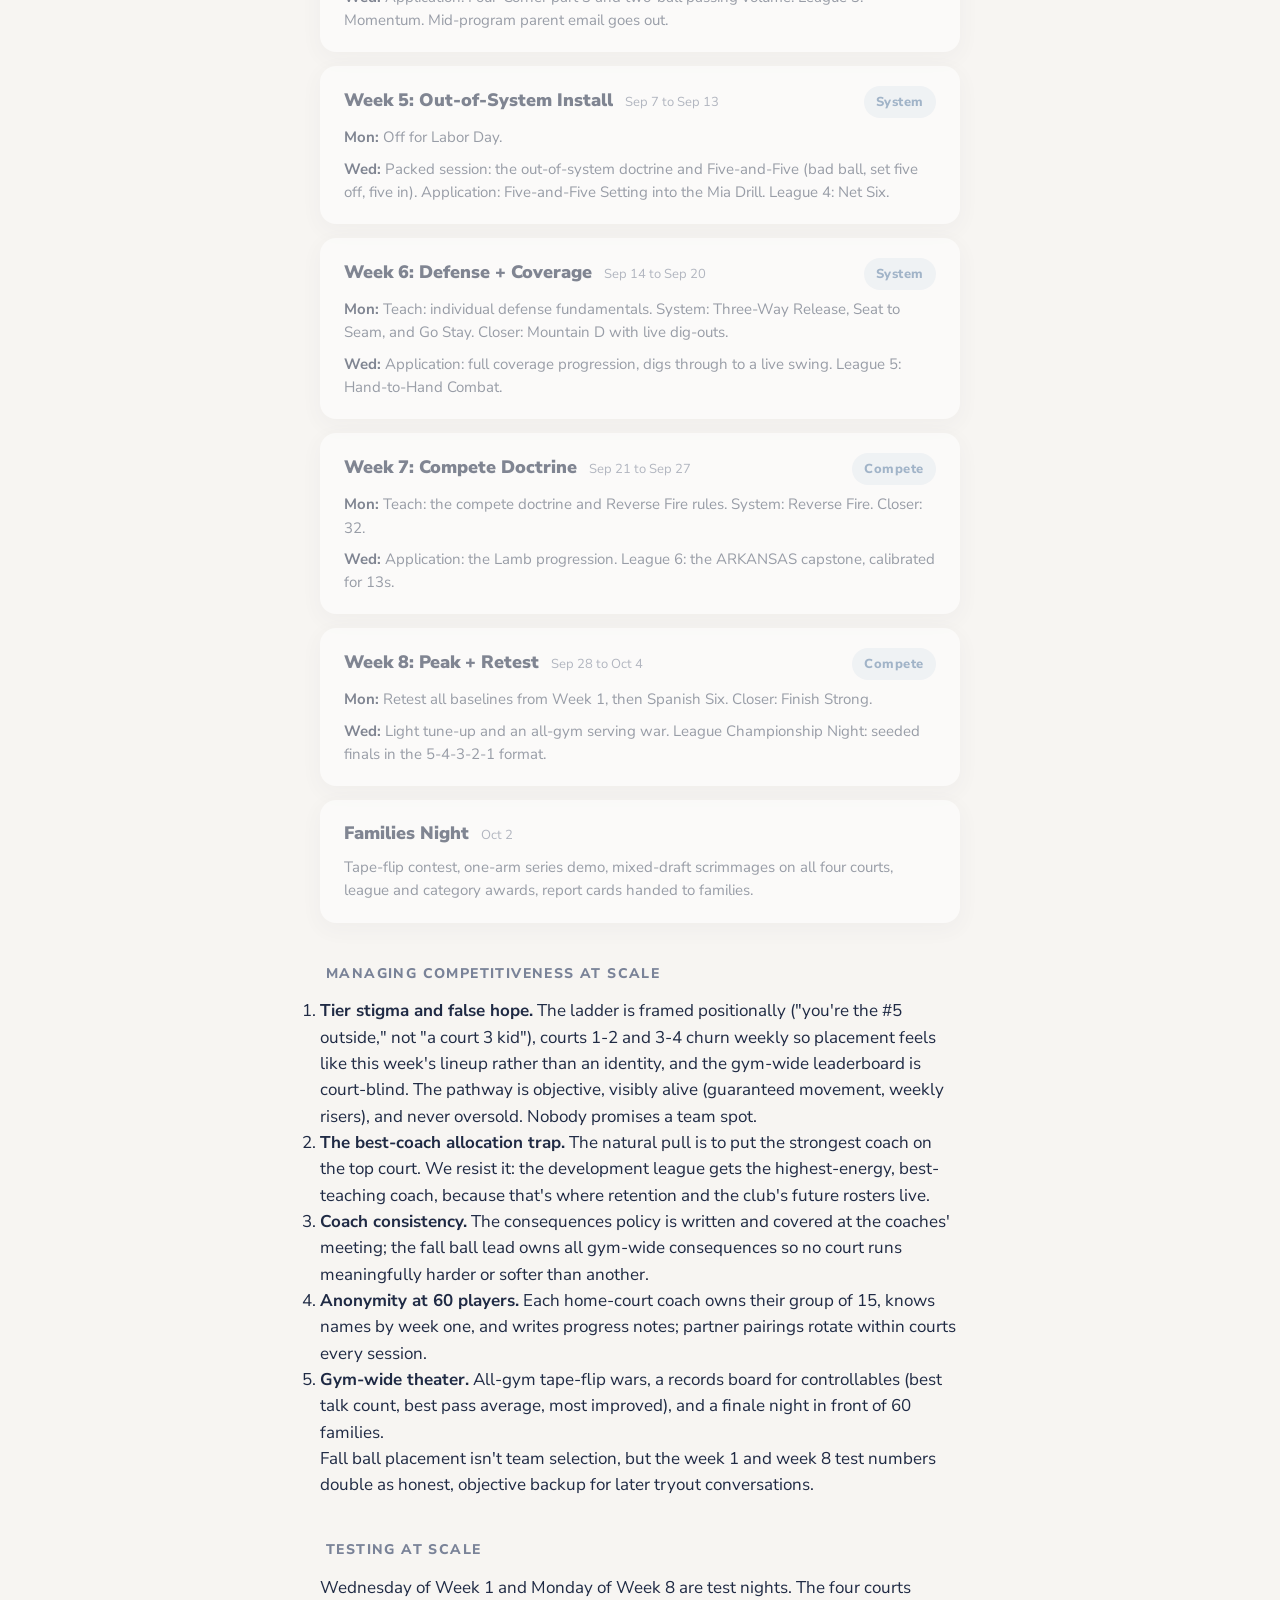
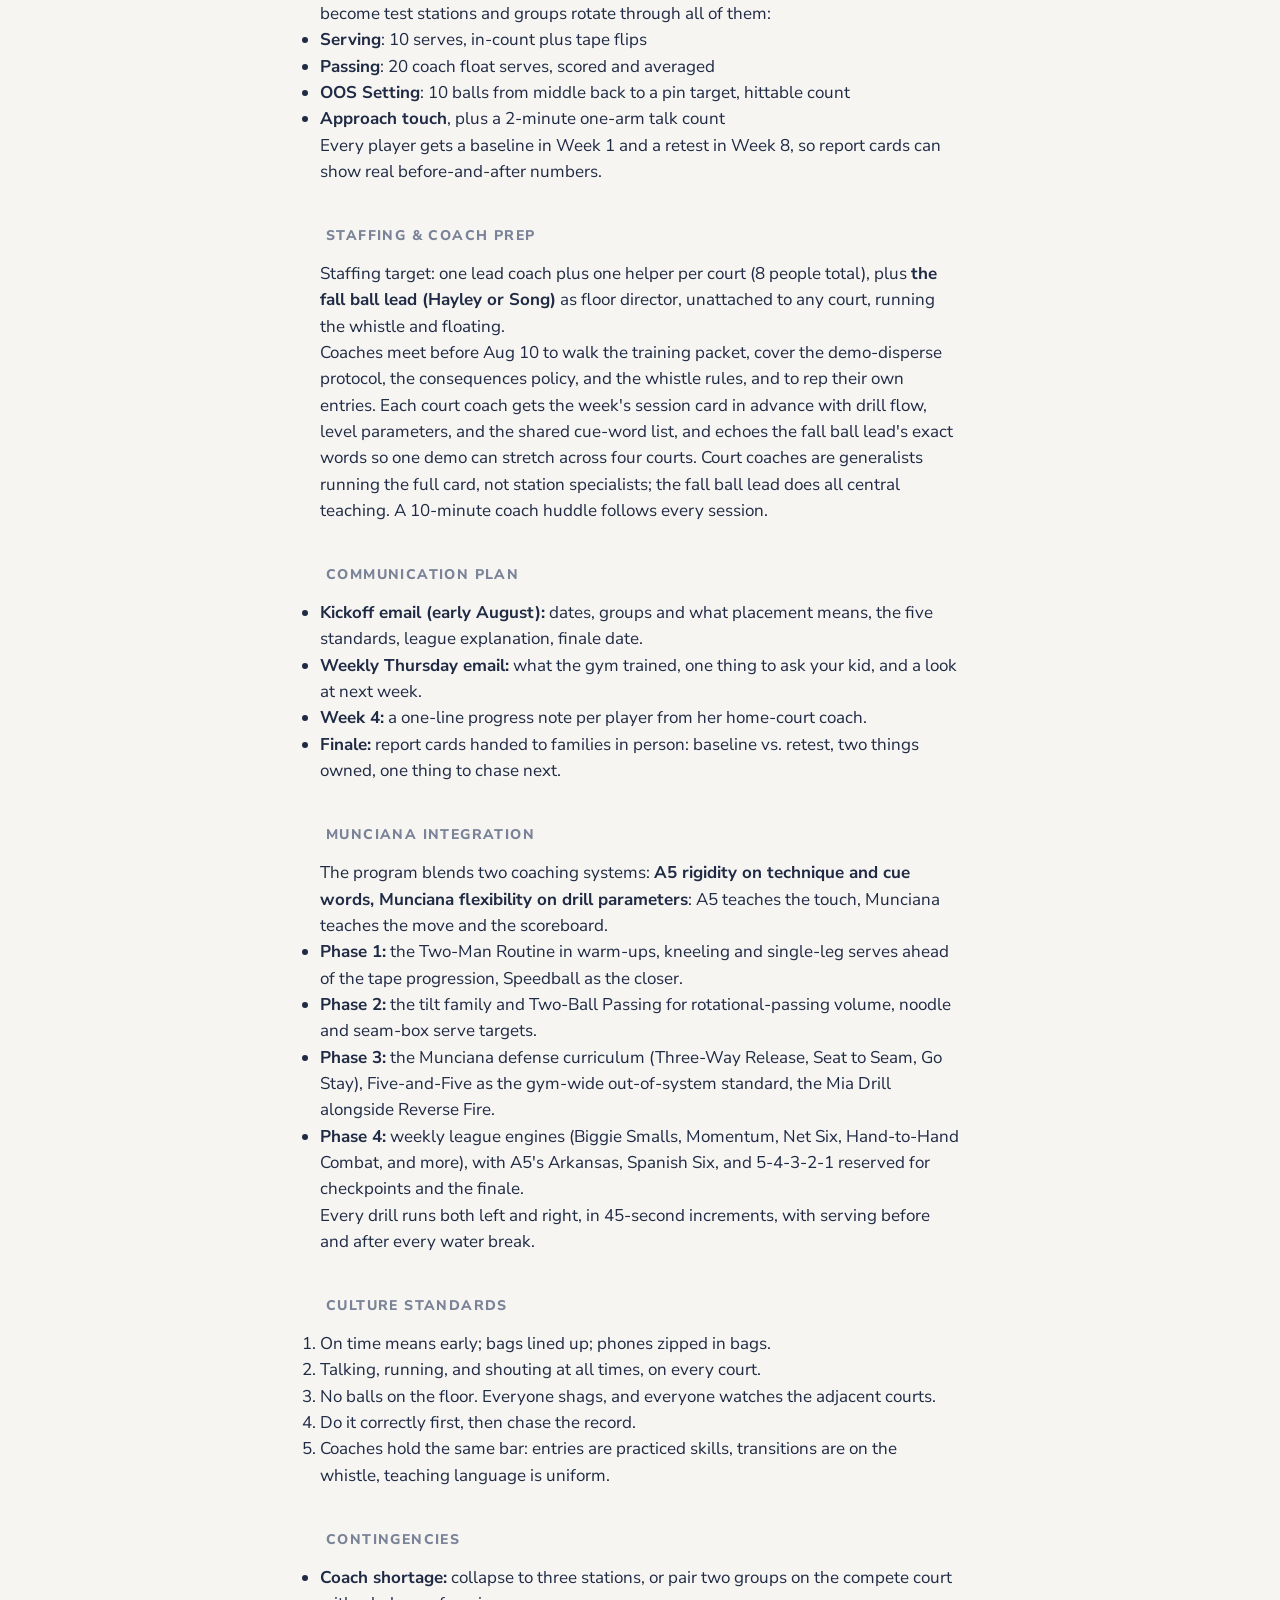
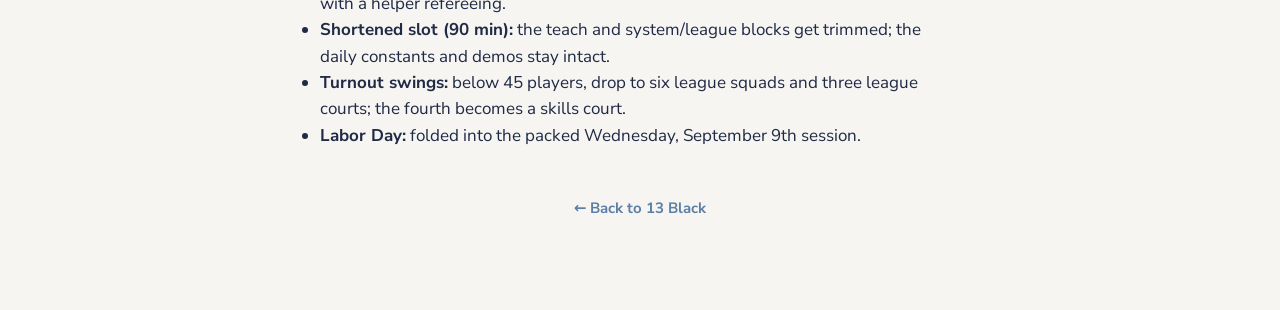
==== commit 48e1eecd: "feat: add coach-facing appendix sections to fall ball page" ====
--- a/fall-ball-2026.html
+++ b/fall-ball-2026.html
@@ -25,6 +25,13 @@
     <a href="#practice-night">A Typical Practice Night</a>
     <a href="#fall-league">The Fall League</a>
     <a href="#week-schedule">Week-by-Week Schedule</a>
+    <a href="#competitiveness">Managing Competitiveness</a>
+    <a href="#testing">Testing at Scale</a>
+    <a href="#staffing">Staffing &amp; Coach Prep</a>
+    <a href="#communication">Communication Plan</a>
+    <a href="#munciana">Munciana Integration</a>
+    <a href="#culture">Culture Standards</a>
+    <a href="#contingencies">Contingencies</a>
   </nav>
 
   <section id="phase-timeline-section">
@@ -98,6 +105,79 @@
     <div class="week-list" id="week-list"></div>
   </section>
 
+  <section id="competitiveness">
+    <h2>Managing Competitiveness at Scale</h2>
+    <ol>
+      <li><strong>Tier stigma and false hope.</strong> The ladder is framed positionally ("you're the #5 outside," not "a court 3 kid"), courts 1-2 and 3-4 churn weekly so placement feels like this week's lineup rather than an identity, and the gym-wide leaderboard is court-blind. The pathway is objective, visibly alive (guaranteed movement, weekly risers), and never oversold. Nobody promises a team spot.</li>
+      <li><strong>The best-coach allocation trap.</strong> The natural pull is to put the strongest coach on the top court. We resist it: the development league gets the highest-energy, best-teaching coach, because that's where retention and the club's future rosters live.</li>
+      <li><strong>Coach consistency.</strong> The consequences policy is written and covered at the coaches' meeting; the fall ball lead owns all gym-wide consequences so no court runs meaningfully harder or softer than another.</li>
+      <li><strong>Anonymity at 60 players.</strong> Each home-court coach owns their group of 15, knows names by week one, and writes progress notes; partner pairings rotate within courts every session.</li>
+      <li><strong>Gym-wide theater.</strong> All-gym tape-flip wars, a records board for controllables (best talk count, best pass average, most improved), and a finale night in front of 60 families.</li>
+    </ol>
+    <p>Fall ball placement isn't team selection, but the week 1 and week 8 test numbers double as honest, objective backup for later tryout conversations.</p>
+  </section>
+
+  <section id="testing">
+    <h2>Testing at Scale</h2>
+    <p>Wednesday of Week 1 and Monday of Week 8 are test nights. The four courts become test stations and groups rotate through all of them:</p>
+    <ul>
+      <li><strong>Serving</strong>: 10 serves, in-count plus tape flips</li>
+      <li><strong>Passing</strong>: 20 coach float serves, scored and averaged</li>
+      <li><strong>OOS Setting</strong>: 10 balls from middle back to a pin target, hittable count</li>
+      <li><strong>Approach touch</strong>, plus a 2-minute one-arm talk count</li>
+    </ul>
+    <p>Every player gets a baseline in Week 1 and a retest in Week 8, so report cards can show real before-and-after numbers.</p>
+  </section>
+
+  <section id="staffing">
+    <h2>Staffing &amp; Coach Prep</h2>
+    <p>Staffing target: one lead coach plus one helper per court (8 people total), plus <strong>the fall ball lead (Hayley or Song)</strong> as floor director, unattached to any court, running the whistle and floating.</p>
+    <p>Coaches meet before Aug 10 to walk the training packet, cover the demo-disperse protocol, the consequences policy, and the whistle rules, and to rep their own entries. Each court coach gets the week's session card in advance with drill flow, level parameters, and the shared cue-word list, and echoes the fall ball lead's exact words so one demo can stretch across four courts. Court coaches are generalists running the full card, not station specialists; the fall ball lead does all central teaching. A 10-minute coach huddle follows every session.</p>
+  </section>
+
+  <section id="communication">
+    <h2>Communication Plan</h2>
+    <ul>
+      <li><strong>Kickoff email (early August):</strong> dates, groups and what placement means, the five standards, league explanation, finale date.</li>
+      <li><strong>Weekly Thursday email:</strong> what the gym trained, one thing to ask your kid, and a look at next week.</li>
+      <li><strong>Week 4:</strong> a one-line progress note per player from her home-court coach.</li>
+      <li><strong>Finale:</strong> report cards handed to families in person: baseline vs. retest, two things owned, one thing to chase next.</li>
+    </ul>
+  </section>
+
+  <section id="munciana">
+    <h2>Munciana Integration</h2>
+    <p>The program blends two coaching systems: <strong>A5 rigidity on technique and cue words, Munciana flexibility on drill parameters</strong>: A5 teaches the touch, Munciana teaches the move and the scoreboard.</p>
+    <ul>
+      <li><strong>Phase 1:</strong> the Two-Man Routine in warm-ups, kneeling and single-leg serves ahead of the tape progression, Speedball as the closer.</li>
+      <li><strong>Phase 2:</strong> the tilt family and Two-Ball Passing for rotational-passing volume, noodle and seam-box serve targets.</li>
+      <li><strong>Phase 3:</strong> the Munciana defense curriculum (Three-Way Release, Seat to Seam, Go Stay), Five-and-Five as the gym-wide out-of-system standard, the Mia Drill alongside Reverse Fire.</li>
+      <li><strong>Phase 4:</strong> weekly league engines (Biggie Smalls, Momentum, Net Six, Hand-to-Hand Combat, and more), with A5's Arkansas, Spanish Six, and 5-4-3-2-1 reserved for checkpoints and the finale.</li>
+    </ul>
+    <p>Every drill runs both left and right, in 45-second increments, with serving before and after every water break.</p>
+  </section>
+
+  <section id="culture">
+    <h2>Culture Standards</h2>
+    <ol>
+      <li>On time means early; bags lined up; phones zipped in bags.</li>
+      <li>Talking, running, and shouting at all times, on every court.</li>
+      <li>No balls on the floor. Everyone shags, and everyone watches the adjacent courts.</li>
+      <li>Do it correctly first, then chase the record.</li>
+      <li>Coaches hold the same bar: entries are practiced skills, transitions are on the whistle, teaching language is uniform.</li>
+    </ol>
+  </section>
+
+  <section id="contingencies">
+    <h2>Contingencies</h2>
+    <ul>
+      <li><strong>Coach shortage:</strong> collapse to three stations, or pair two groups on the compete court with a helper refereeing.</li>
+      <li><strong>Shortened slot (90 min):</strong> the teach and system/league blocks get trimmed; the daily constants and demos stay intact.</li>
+      <li><strong>Turnout swings:</strong> below 45 players, drop to six league squads and three league courts; the fourth becomes a skills court.</li>
+      <li><strong>Labor Day:</strong> folded into the packed Wednesday, September 9th session.</li>
+    </ul>
+  </section>
+
   <p class="footer"><a href="index.html">&larr; Back to 13 Black</a></p>
 </main>
   <script src="fall-ball-data.js"></script>
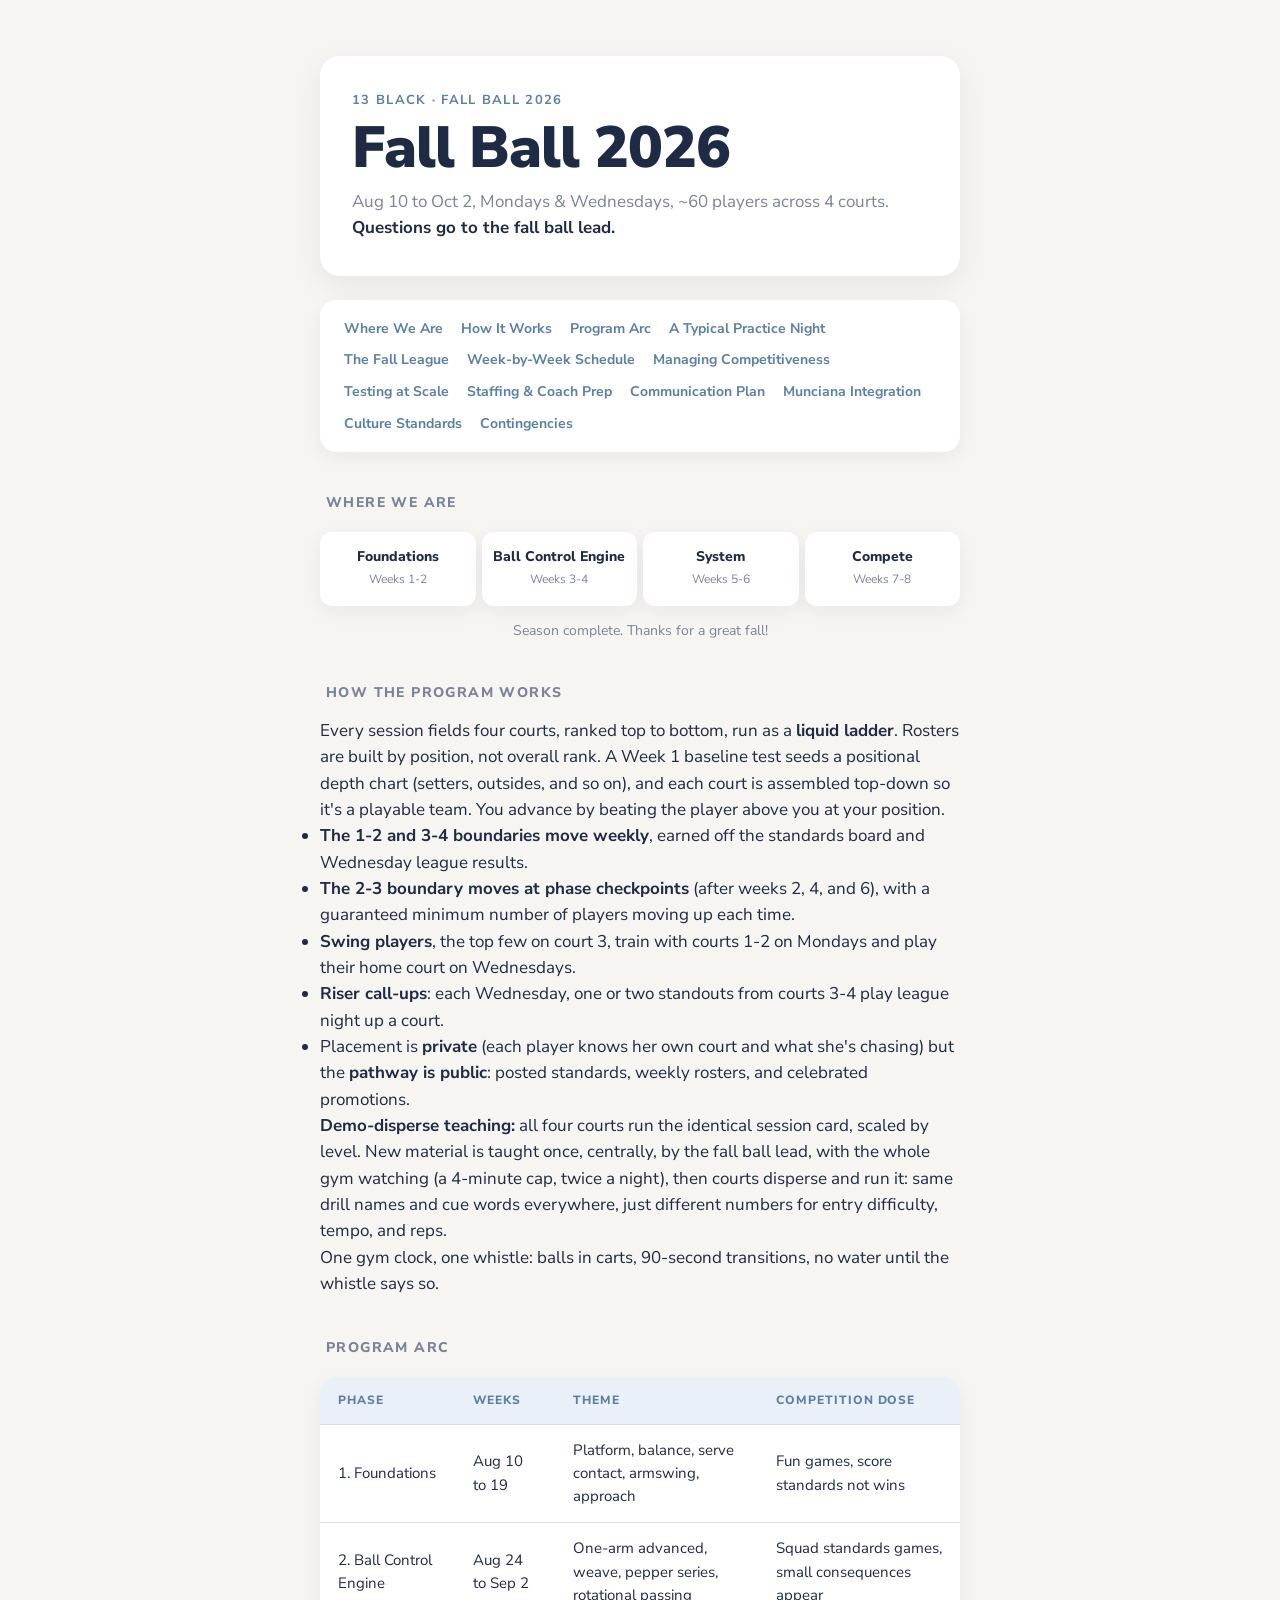
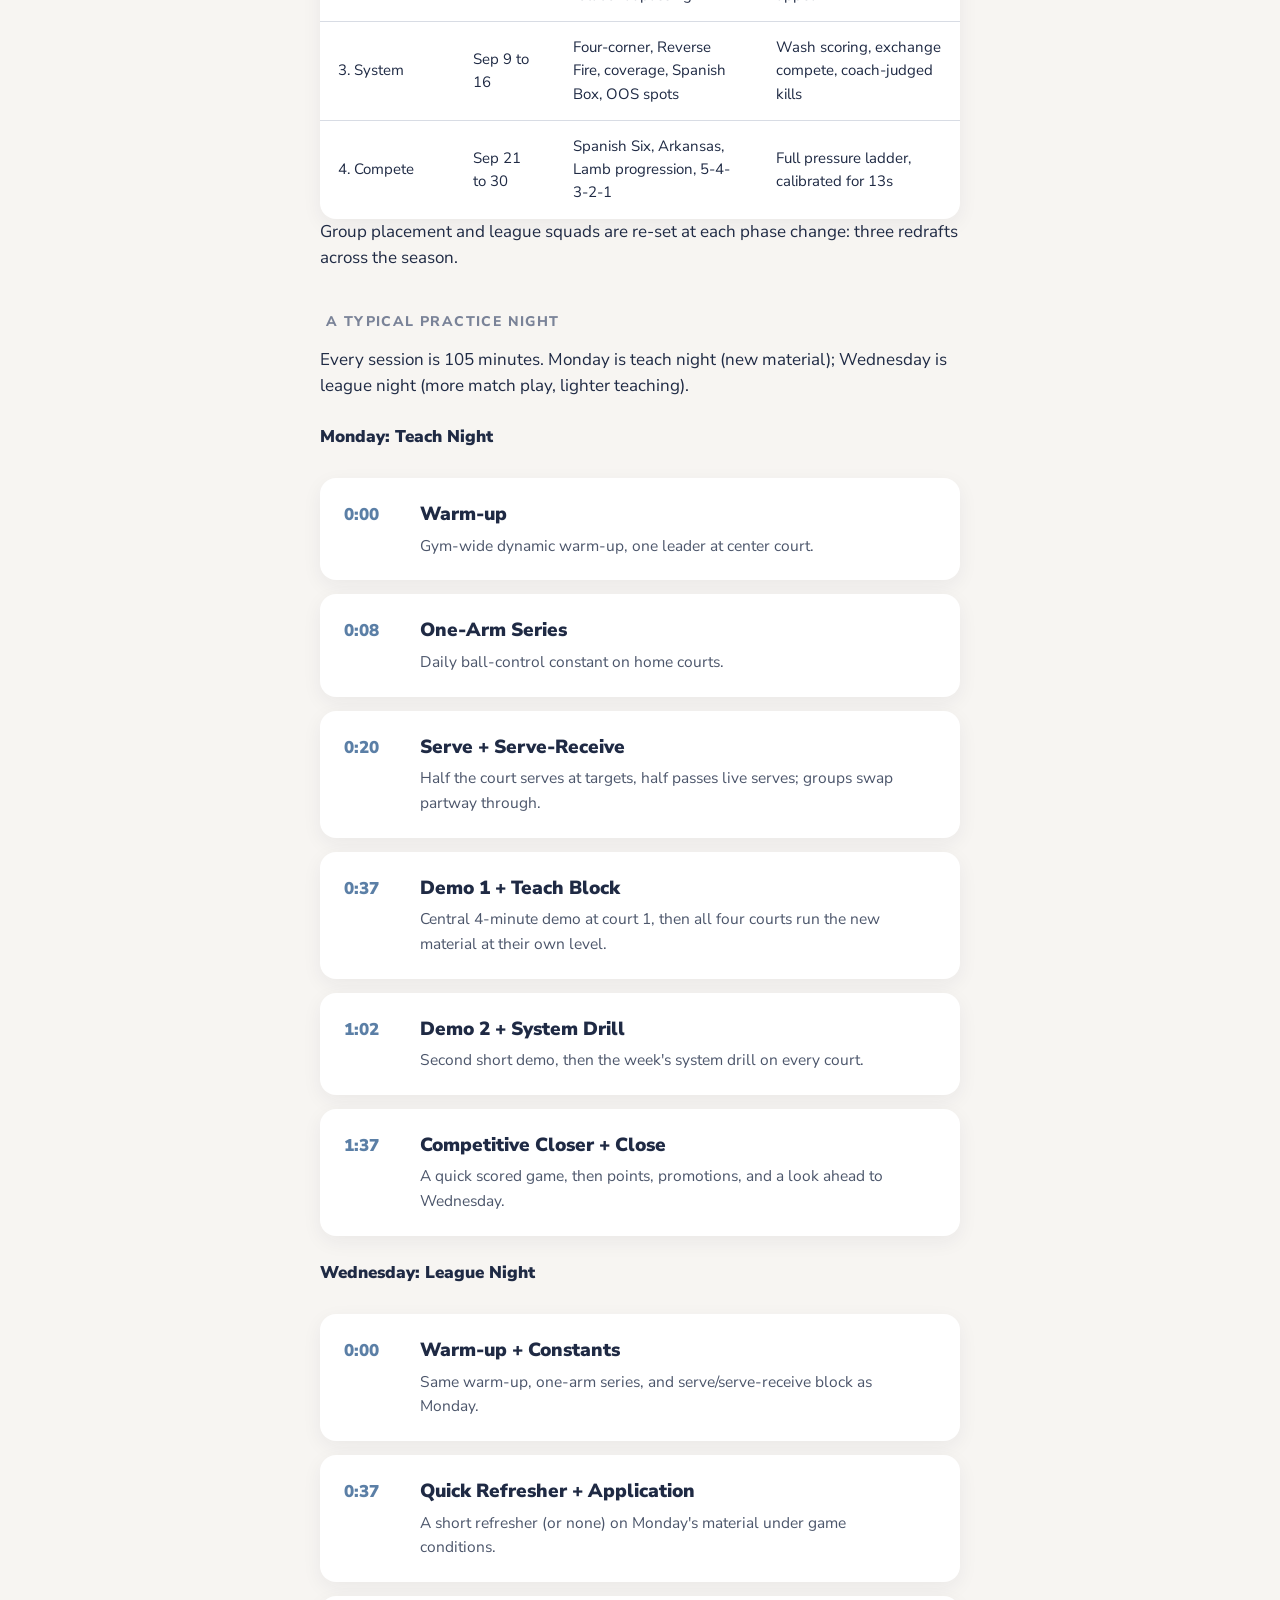
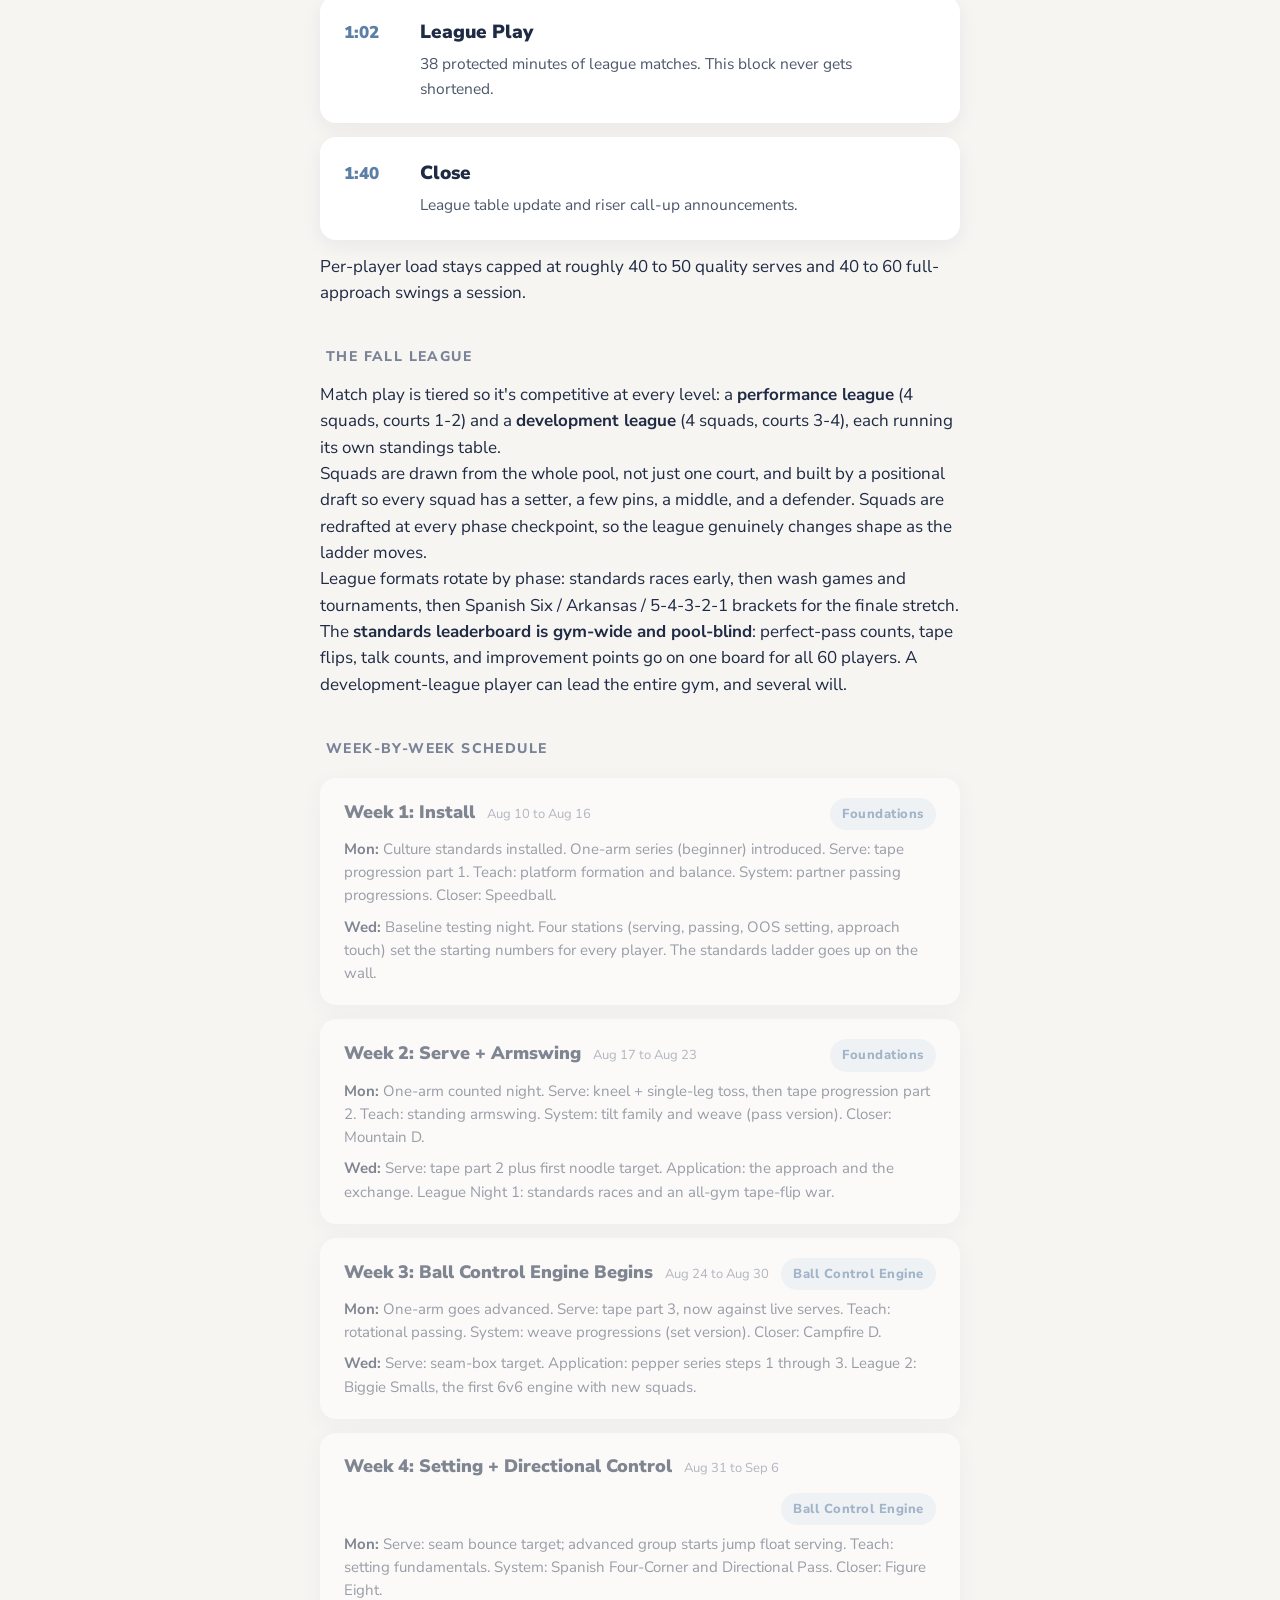
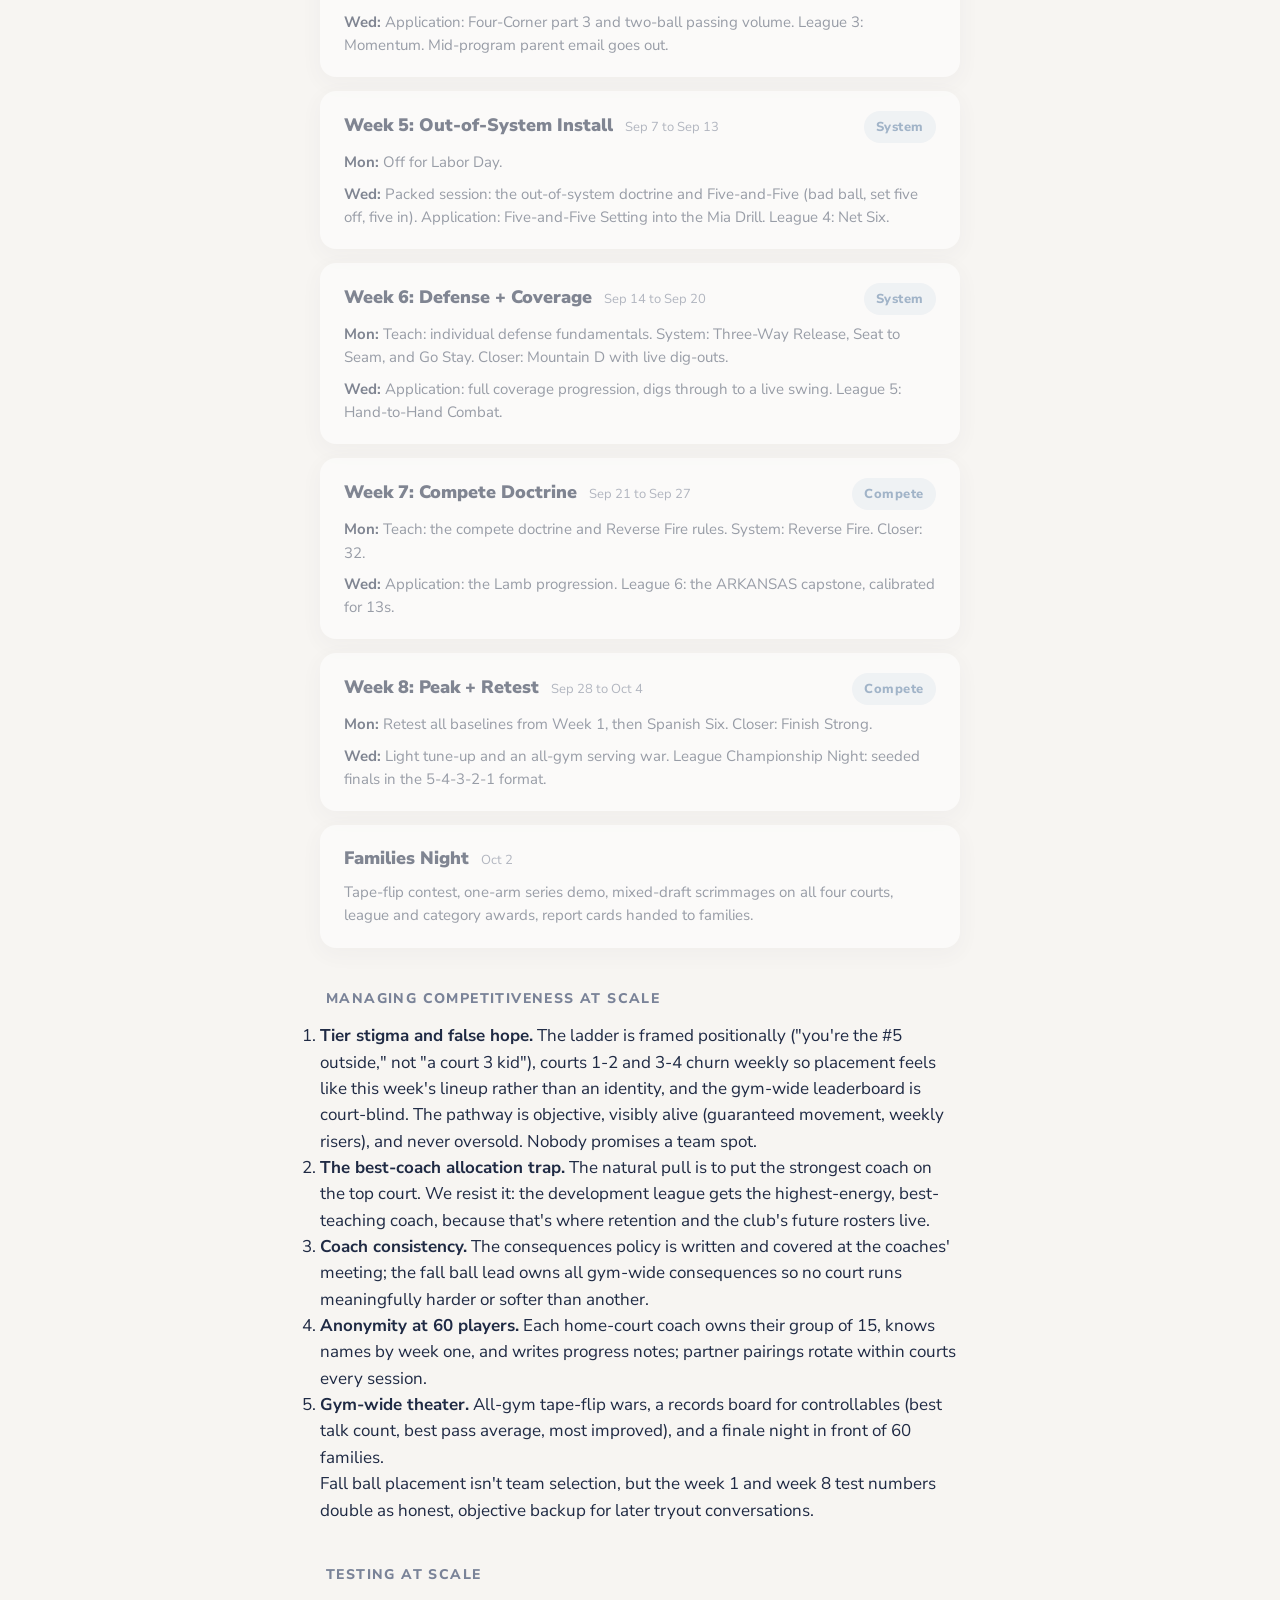
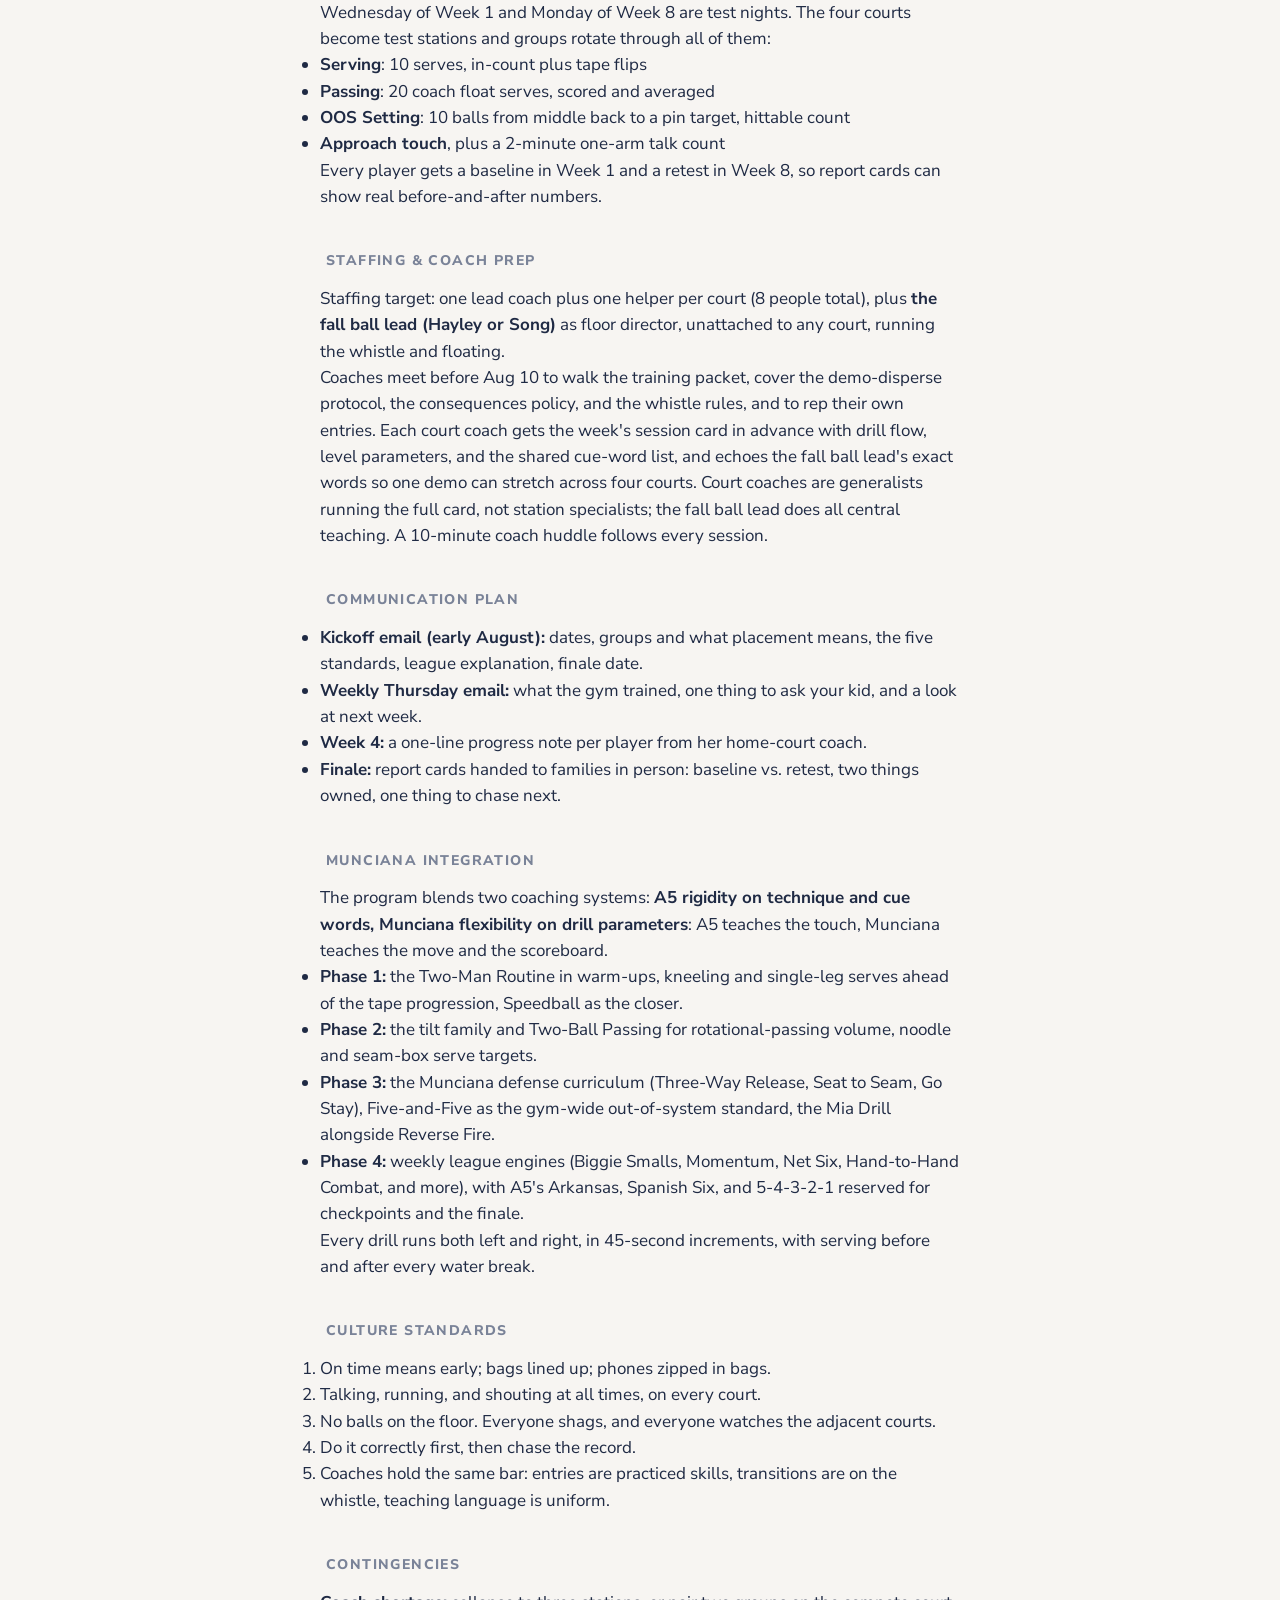
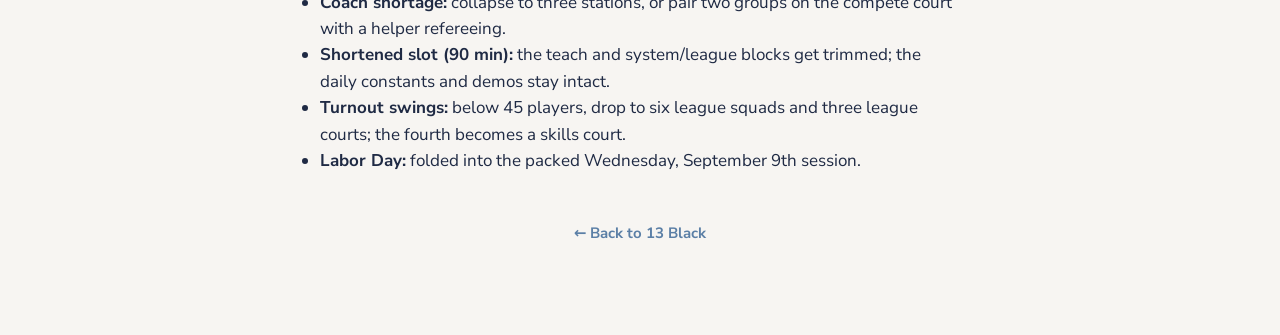
==== commit aaa70053: "polish: style practice-night sub-headings, add null-guards in render.js Two optional Minor items fro" ====
--- a/fall-ball-2026.html
+++ b/fall-ball-2026.html
@@ -73,7 +73,7 @@
   <section id="practice-night">
     <h2>A Typical Practice Night</h2>
     <p>Every session is 105 minutes. Monday is teach night (new material); Wednesday is league night (more match play, lighter teaching).</p>
-    <h3>Monday: Teach Night</h3>
+    <h3 class="night-heading">Monday: Teach Night</h3>
     <div class="blocks">
       <div class="block"><div class="time">0:00</div><div><h3>Warm-up</h3><p>Gym-wide dynamic warm-up, one leader at center court.</p></div></div>
       <div class="block"><div class="time">0:08</div><div><h3>One-Arm Series</h3><p>Daily ball-control constant on home courts.</p></div></div>
@@ -82,7 +82,7 @@
       <div class="block"><div class="time">1:02</div><div><h3>Demo 2 + System Drill</h3><p>Second short demo, then the week's system drill on every court.</p></div></div>
       <div class="block"><div class="time">1:37</div><div><h3>Competitive Closer + Close</h3><p>A quick scored game, then points, promotions, and a look ahead to Wednesday.</p></div></div>
     </div>
-    <h3>Wednesday: League Night</h3>
+    <h3 class="night-heading">Wednesday: League Night</h3>
     <div class="blocks">
       <div class="block"><div class="time">0:00</div><div><h3>Warm-up + Constants</h3><p>Same warm-up, one-arm series, and serve/serve-receive block as Monday.</p></div></div>
       <div class="block"><div class="time">0:37</div><div><h3>Quick Refresher + Application</h3><p>A short refresher (or none) on Monday's material under game conditions.</p></div></div>
--- a/styles.css
+++ b/styles.css
@@ -306,8 +306,18 @@
 .week-card p { margin-top: 8px; font-size: 15px; color: var(--body-ink); }
 .week-card p strong { color: var(--navy); }
 
+/* Practice-night sub-headings (fall ball page) */
+.night-heading {
+  margin-top: 24px;
+  margin-bottom: 4px;
+  font-size: 17px;
+  font-weight: 900;
+  color: var(--navy);
+}
+
 @media (max-width: 480px) {
   .timeline { flex-direction: column; }
   .timeline .pin { position: static; display: inline-block; margin-top: 8px; transform: none; }
   .week-card .week-phase { margin-left: 0; }
-}
+  table.arc { display: block; overflow-x: auto; white-space: nowrap; -webkit-overflow-scrolling: touch; }
+}
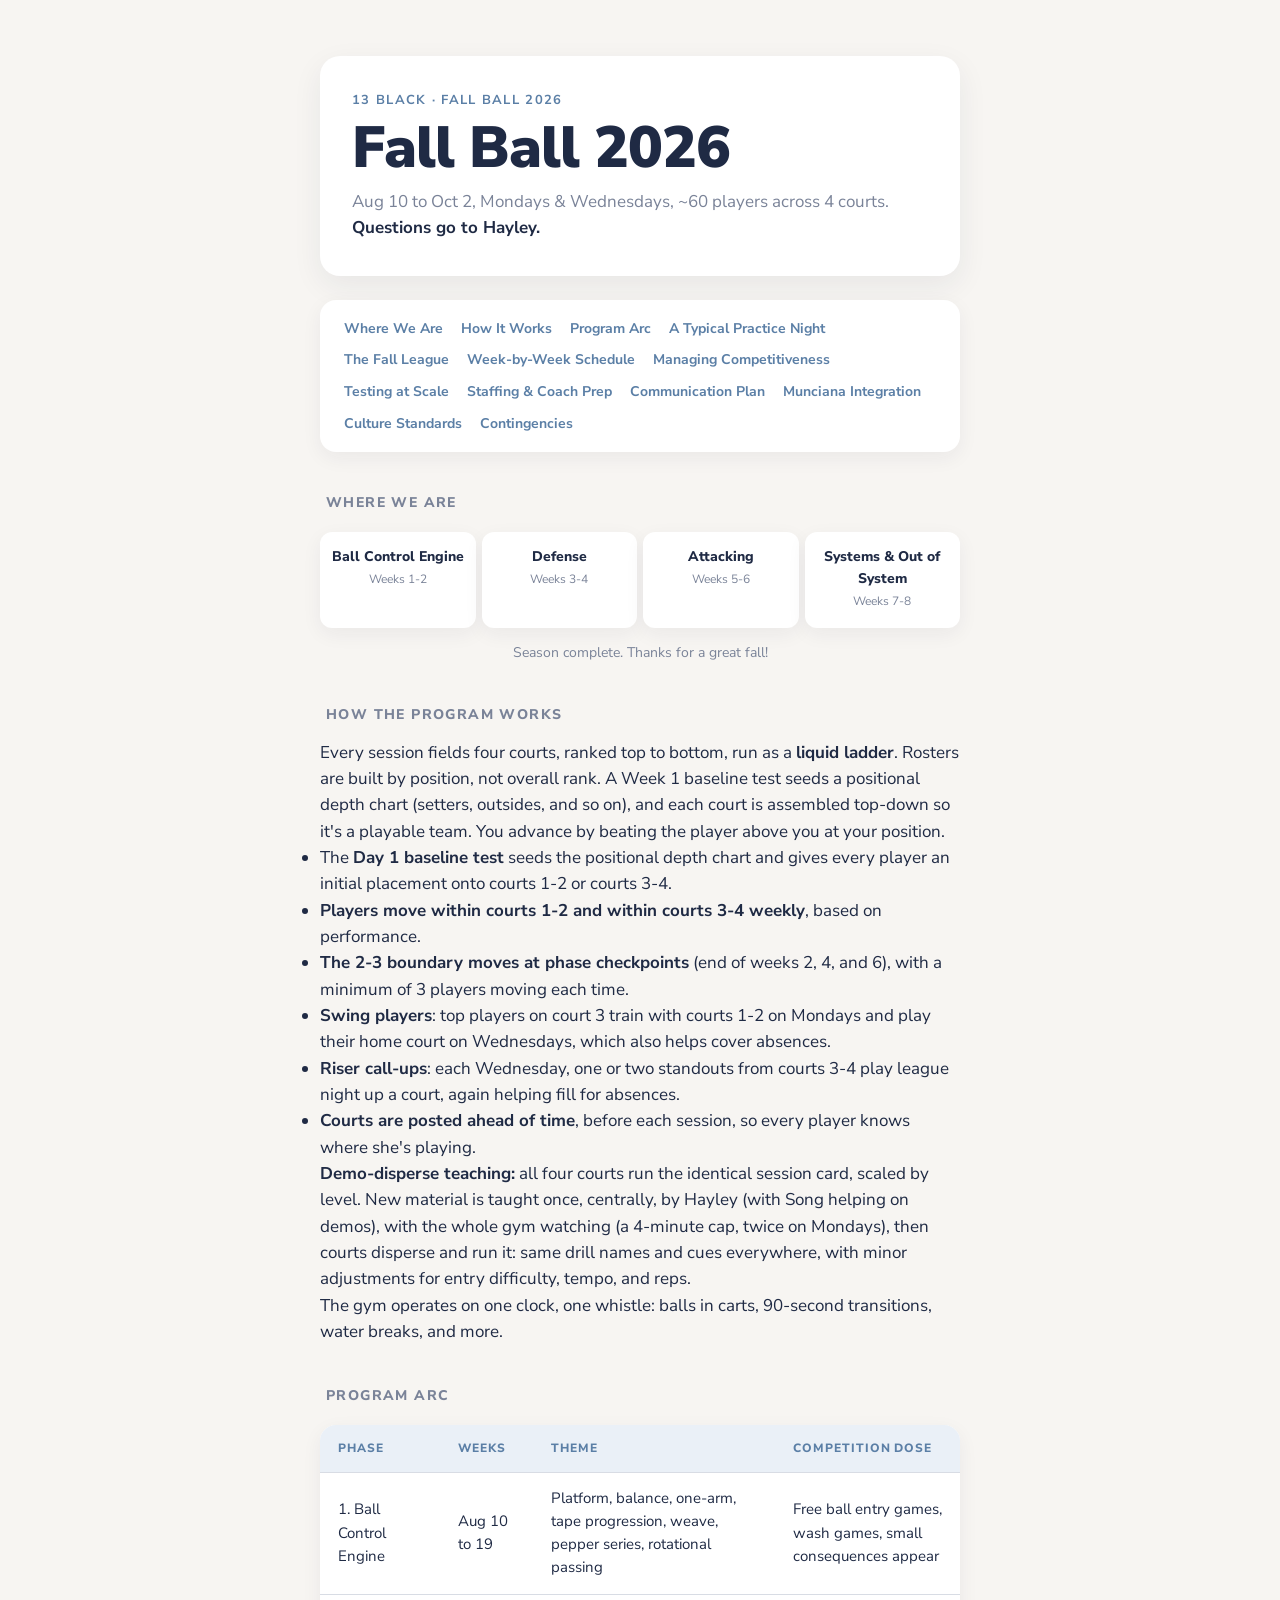
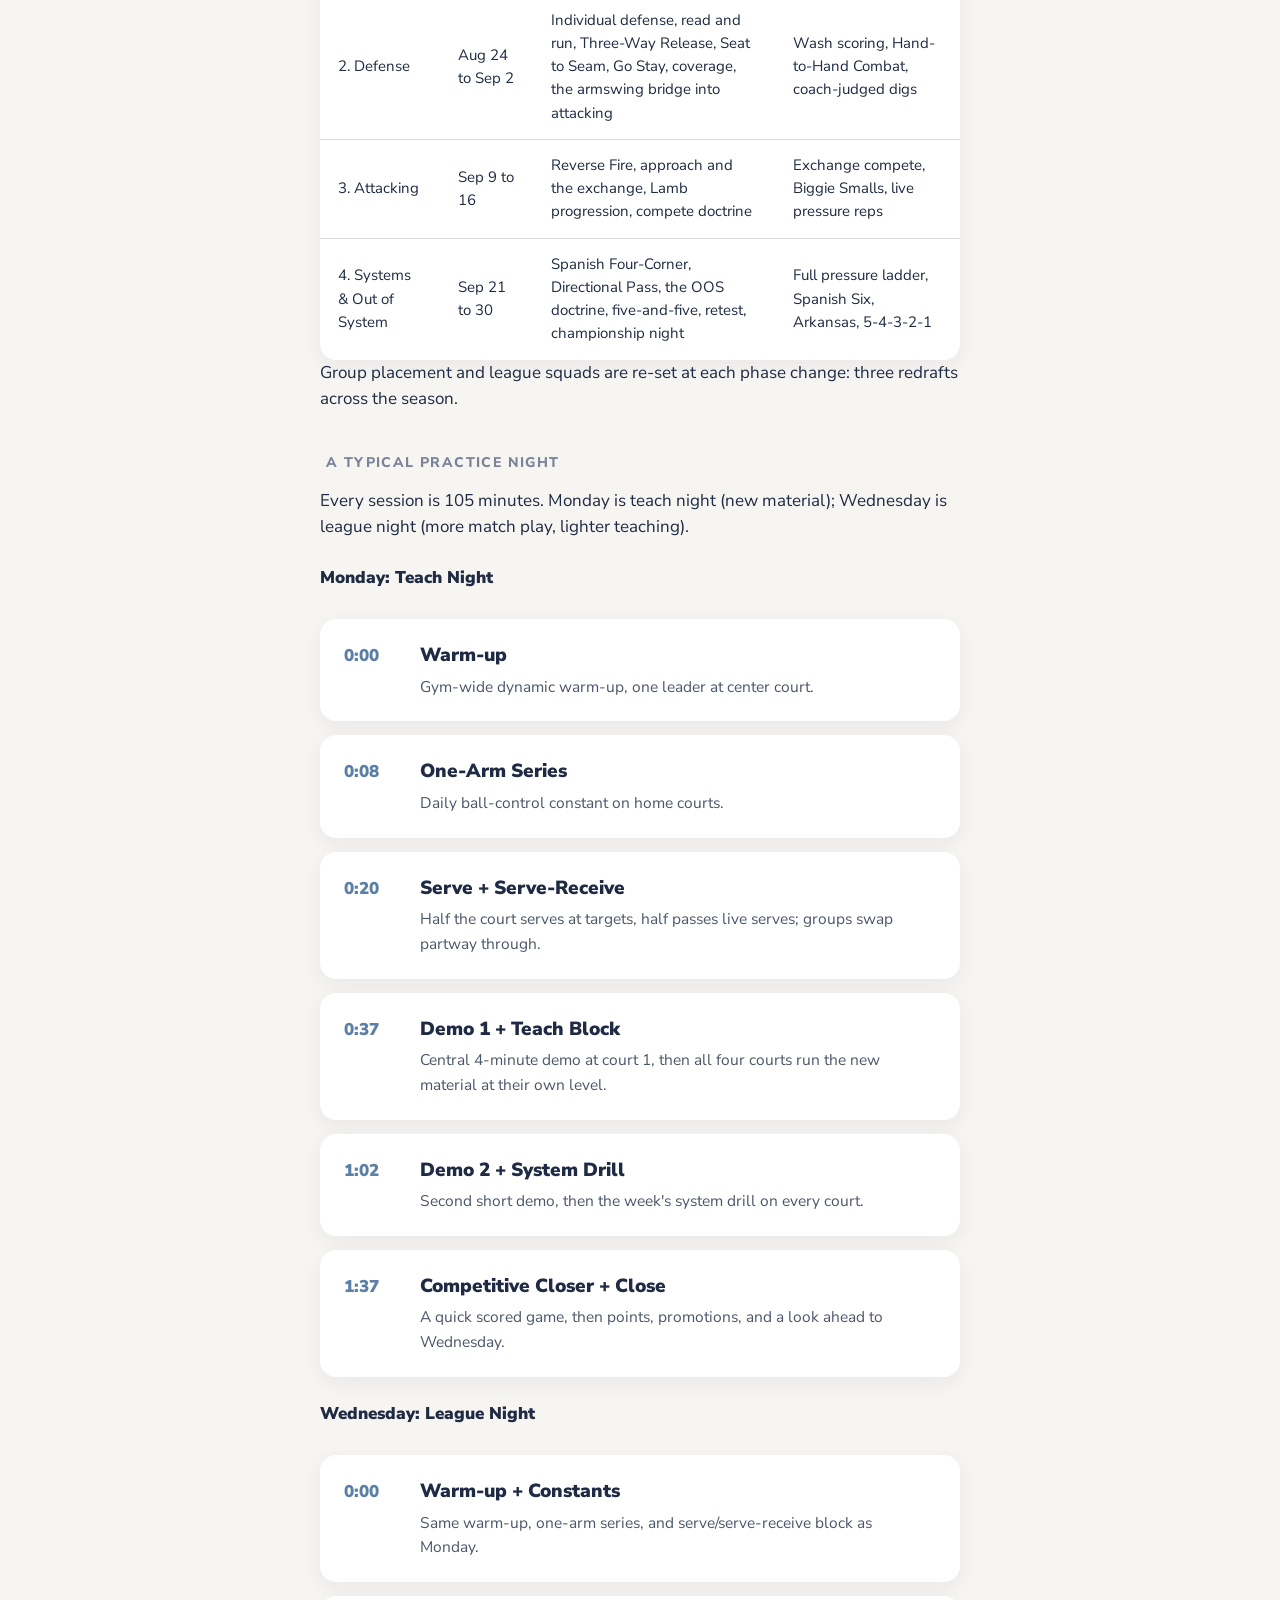
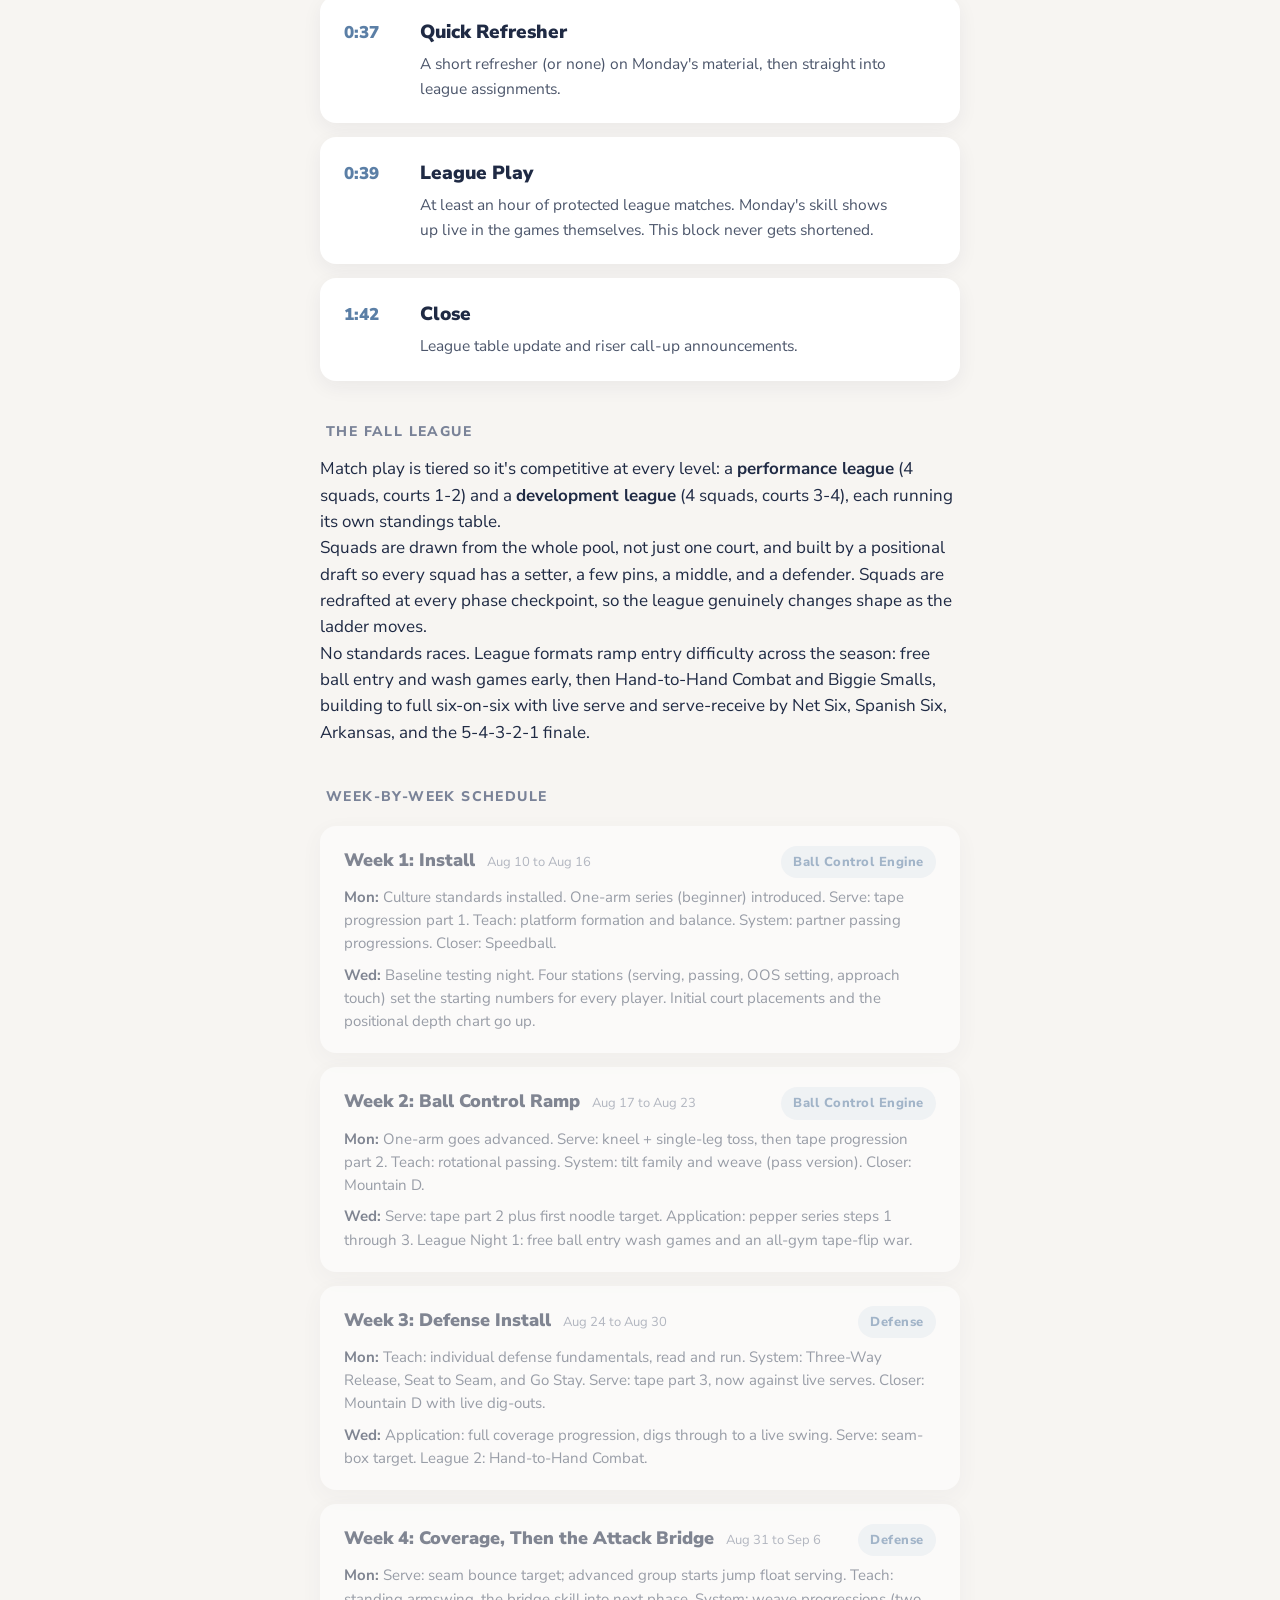
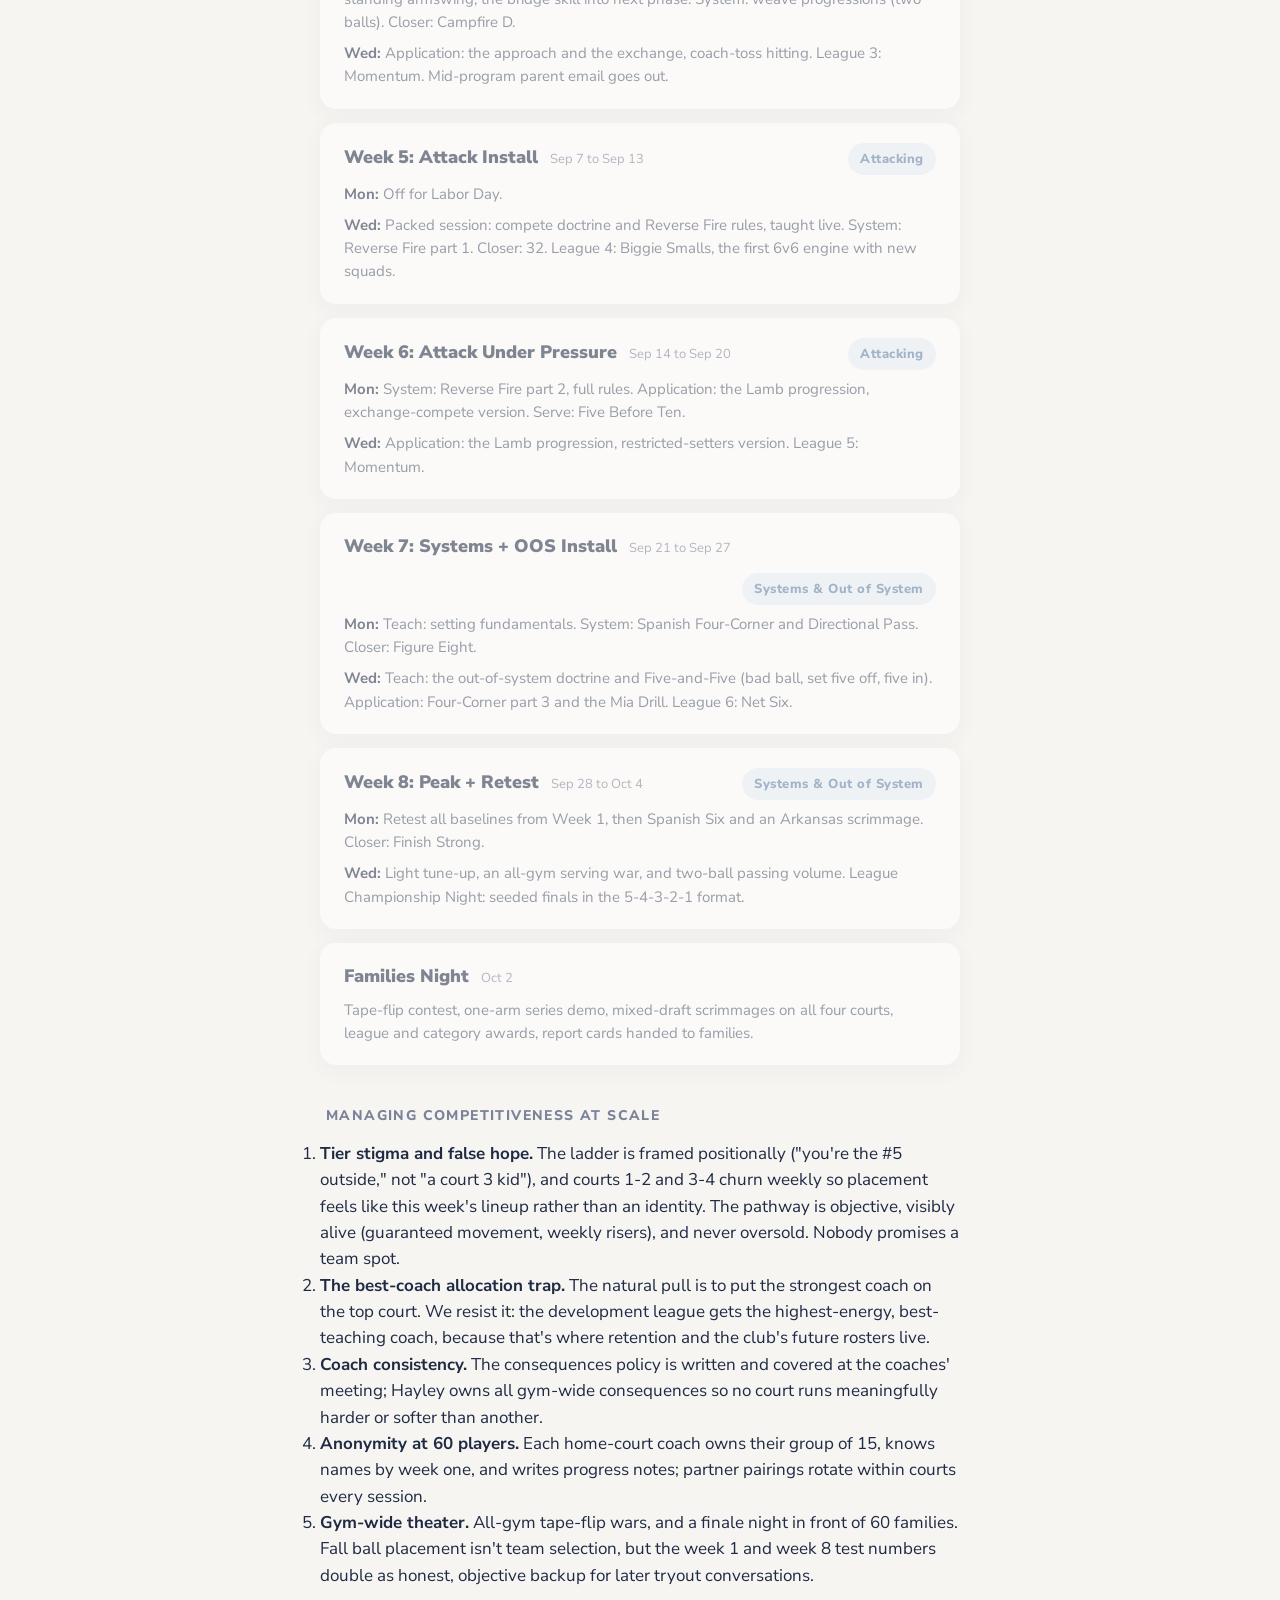
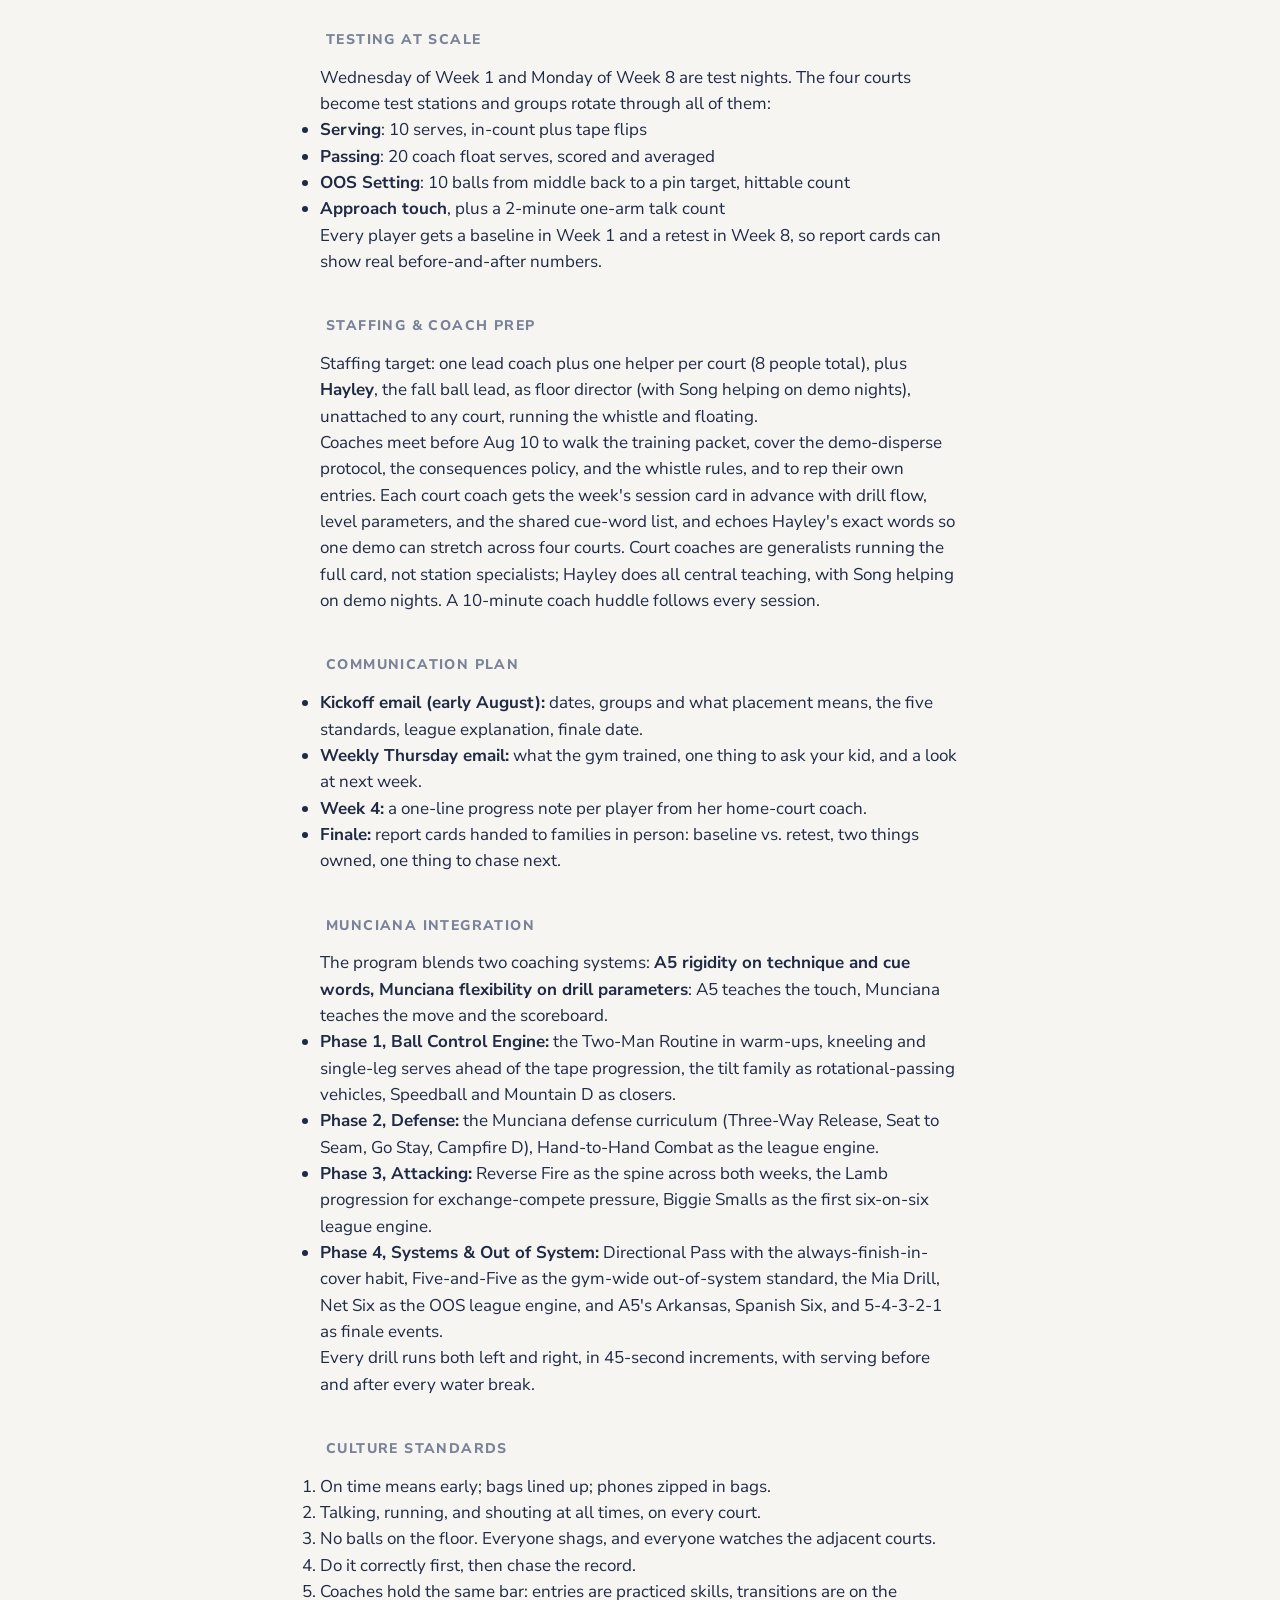
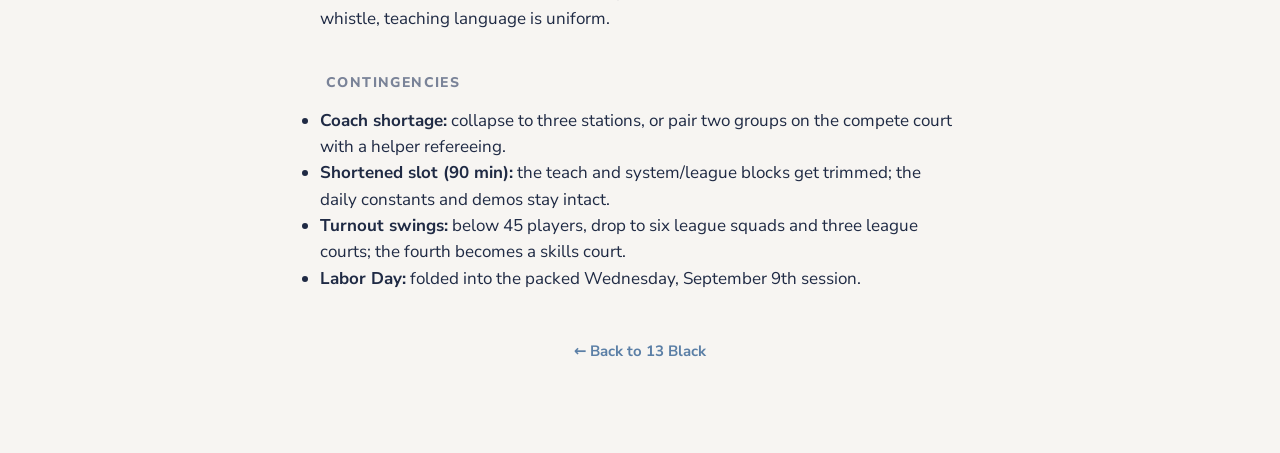
==== commit 5a2a9b34: "feat: restructure program into Ball Control / Defense / Attacking / Systems phases Reworks the 4 pha" ====
--- a/fall-ball-2026.html
+++ b/fall-ball-2026.html
@@ -15,7 +15,7 @@
   <div class="hero">
     <p class="eyebrow"><a href="index.html">13 Black</a> &middot; Fall Ball 2026</p>
     <h1>Fall Ball 2026</h1>
-    <p class="sub">Aug 10 to Oct 2, Mondays &amp; Wednesdays, ~60 players across 4 courts. <strong>Questions go to the fall ball lead.</strong></p>
+    <p class="sub">Aug 10 to Oct 2, Mondays &amp; Wednesdays, ~60 players across 4 courts. <strong>Questions go to Hayley.</strong></p>
   </div>
 
   <nav class="toc" id="toc">
@@ -44,14 +44,15 @@
     <h2>How the Program Works</h2>
     <p>Every session fields four courts, ranked top to bottom, run as a <strong>liquid ladder</strong>. Rosters are built by position, not overall rank. A Week 1 baseline test seeds a positional depth chart (setters, outsides, and so on), and each court is assembled top-down so it's a playable team. You advance by beating the player above you at your position.</p>
     <ul>
-      <li><strong>The 1-2 and 3-4 boundaries move weekly</strong>, earned off the standards board and Wednesday league results.</li>
-      <li><strong>The 2-3 boundary moves at phase checkpoints</strong> (after weeks 2, 4, and 6), with a guaranteed minimum number of players moving up each time.</li>
-      <li><strong>Swing players</strong>, the top few on court 3, train with courts 1-2 on Mondays and play their home court on Wednesdays.</li>
-      <li><strong>Riser call-ups</strong>: each Wednesday, one or two standouts from courts 3-4 play league night up a court.</li>
-      <li>Placement is <strong>private</strong> (each player knows her own court and what she's chasing) but the <strong>pathway is public</strong>: posted standards, weekly rosters, and celebrated promotions.</li>
+      <li>The <strong>Day 1 baseline test</strong> seeds the positional depth chart and gives every player an initial placement onto courts 1-2 or courts 3-4.</li>
+      <li><strong>Players move within courts 1-2 and within courts 3-4 weekly</strong>, based on performance.</li>
+      <li><strong>The 2-3 boundary moves at phase checkpoints</strong> (end of weeks 2, 4, and 6), with a minimum of 3 players moving each time.</li>
+      <li><strong>Swing players</strong>: top players on court 3 train with courts 1-2 on Mondays and play their home court on Wednesdays, which also helps cover absences.</li>
+      <li><strong>Riser call-ups</strong>: each Wednesday, one or two standouts from courts 3-4 play league night up a court, again helping fill for absences.</li>
+      <li><strong>Courts are posted ahead of time</strong>, before each session, so every player knows where she's playing.</li>
     </ul>
-    <p><strong>Demo-disperse teaching:</strong> all four courts run the identical session card, scaled by level. New material is taught once, centrally, by the fall ball lead, with the whole gym watching (a 4-minute cap, twice a night), then courts disperse and run it: same drill names and cue words everywhere, just different numbers for entry difficulty, tempo, and reps.</p>
-    <p>One gym clock, one whistle: balls in carts, 90-second transitions, no water until the whistle says so.</p>
+    <p><strong>Demo-disperse teaching:</strong> all four courts run the identical session card, scaled by level. New material is taught once, centrally, by Hayley (with Song helping on demos), with the whole gym watching (a 4-minute cap, twice on Mondays), then courts disperse and run it: same drill names and cues everywhere, with minor adjustments for entry difficulty, tempo, and reps.</p>
+    <p>The gym operates on one clock, one whistle: balls in carts, 90-second transitions, water breaks, and more.</p>
   </section>
 
   <section id="program-arc">
@@ -61,10 +62,10 @@
         <tr><th>Phase</th><th>Weeks</th><th>Theme</th><th>Competition Dose</th></tr>
       </thead>
       <tbody>
-        <tr><td>1. Foundations</td><td>Aug 10 to 19</td><td>Platform, balance, serve contact, armswing, approach</td><td>Fun games, score standards not wins</td></tr>
-        <tr><td>2. Ball Control Engine</td><td>Aug 24 to Sep 2</td><td>One-arm advanced, weave, pepper series, rotational passing</td><td>Squad standards games, small consequences appear</td></tr>
-        <tr><td>3. System</td><td>Sep 9 to 16</td><td>Four-corner, Reverse Fire, coverage, Spanish Box, OOS spots</td><td>Wash scoring, exchange compete, coach-judged kills</td></tr>
-        <tr><td>4. Compete</td><td>Sep 21 to 30</td><td>Spanish Six, Arkansas, Lamb progression, 5-4-3-2-1</td><td>Full pressure ladder, calibrated for 13s</td></tr>
+        <tr><td>1. Ball Control Engine</td><td>Aug 10 to 19</td><td>Platform, balance, one-arm, tape progression, weave, pepper series, rotational passing</td><td>Free ball entry games, wash games, small consequences appear</td></tr>
+        <tr><td>2. Defense</td><td>Aug 24 to Sep 2</td><td>Individual defense, read and run, Three-Way Release, Seat to Seam, Go Stay, coverage, the armswing bridge into attacking</td><td>Wash scoring, Hand-to-Hand Combat, coach-judged digs</td></tr>
+        <tr><td>3. Attacking</td><td>Sep 9 to 16</td><td>Reverse Fire, approach and the exchange, Lamb progression, compete doctrine</td><td>Exchange compete, Biggie Smalls, live pressure reps</td></tr>
+        <tr><td>4. Systems &amp; Out of System</td><td>Sep 21 to 30</td><td>Spanish Four-Corner, Directional Pass, the OOS doctrine, five-and-five, retest, championship night</td><td>Full pressure ladder, Spanish Six, Arkansas, 5-4-3-2-1</td></tr>
       </tbody>
     </table>
     <p>Group placement and league squads are re-set at each phase change: three redrafts across the season.</p>
@@ -85,19 +86,17 @@
     <h3 class="night-heading">Wednesday: League Night</h3>
     <div class="blocks">
       <div class="block"><div class="time">0:00</div><div><h3>Warm-up + Constants</h3><p>Same warm-up, one-arm series, and serve/serve-receive block as Monday.</p></div></div>
-      <div class="block"><div class="time">0:37</div><div><h3>Quick Refresher + Application</h3><p>A short refresher (or none) on Monday's material under game conditions.</p></div></div>
-      <div class="block"><div class="time">1:02</div><div><h3>League Play</h3><p>38 protected minutes of league matches. This block never gets shortened.</p></div></div>
-      <div class="block"><div class="time">1:40</div><div><h3>Close</h3><p>League table update and riser call-up announcements.</p></div></div>
+      <div class="block"><div class="time">0:37</div><div><h3>Quick Refresher</h3><p>A short refresher (or none) on Monday's material, then straight into league assignments.</p></div></div>
+      <div class="block"><div class="time">0:39</div><div><h3>League Play</h3><p>At least an hour of protected league matches. Monday's skill shows up live in the games themselves. This block never gets shortened.</p></div></div>
+      <div class="block"><div class="time">1:42</div><div><h3>Close</h3><p>League table update and riser call-up announcements.</p></div></div>
     </div>
-    <p>Per-player load stays capped at roughly 40 to 50 quality serves and 40 to 60 full-approach swings a session.</p>
   </section>
 
   <section id="fall-league">
     <h2>The Fall League</h2>
     <p>Match play is tiered so it's competitive at every level: a <strong>performance league</strong> (4 squads, courts 1-2) and a <strong>development league</strong> (4 squads, courts 3-4), each running its own standings table.</p>
     <p>Squads are drawn from the whole pool, not just one court, and built by a positional draft so every squad has a setter, a few pins, a middle, and a defender. Squads are redrafted at every phase checkpoint, so the league genuinely changes shape as the ladder moves.</p>
-    <p>League formats rotate by phase: standards races early, then wash games and tournaments, then Spanish Six / Arkansas / 5-4-3-2-1 brackets for the finale stretch.</p>
-    <p>The <strong>standards leaderboard is gym-wide and pool-blind</strong>: perfect-pass counts, tape flips, talk counts, and improvement points go on one board for all 60 players. A development-league player can lead the entire gym, and several will.</p>
+    <p>No standards races. League formats ramp entry difficulty across the season: free ball entry and wash games early, then Hand-to-Hand Combat and Biggie Smalls, building to full six-on-six with live serve and serve-receive by Net Six, Spanish Six, Arkansas, and the 5-4-3-2-1 finale.</p>
   </section>
 
   <section id="week-schedule">
@@ -108,11 +107,11 @@
   <section id="competitiveness">
     <h2>Managing Competitiveness at Scale</h2>
     <ol>
-      <li><strong>Tier stigma and false hope.</strong> The ladder is framed positionally ("you're the #5 outside," not "a court 3 kid"), courts 1-2 and 3-4 churn weekly so placement feels like this week's lineup rather than an identity, and the gym-wide leaderboard is court-blind. The pathway is objective, visibly alive (guaranteed movement, weekly risers), and never oversold. Nobody promises a team spot.</li>
+      <li><strong>Tier stigma and false hope.</strong> The ladder is framed positionally ("you're the #5 outside," not "a court 3 kid"), and courts 1-2 and 3-4 churn weekly so placement feels like this week's lineup rather than an identity. The pathway is objective, visibly alive (guaranteed movement, weekly risers), and never oversold. Nobody promises a team spot.</li>
       <li><strong>The best-coach allocation trap.</strong> The natural pull is to put the strongest coach on the top court. We resist it: the development league gets the highest-energy, best-teaching coach, because that's where retention and the club's future rosters live.</li>
-      <li><strong>Coach consistency.</strong> The consequences policy is written and covered at the coaches' meeting; the fall ball lead owns all gym-wide consequences so no court runs meaningfully harder or softer than another.</li>
+      <li><strong>Coach consistency.</strong> The consequences policy is written and covered at the coaches' meeting; Hayley owns all gym-wide consequences so no court runs meaningfully harder or softer than another.</li>
       <li><strong>Anonymity at 60 players.</strong> Each home-court coach owns their group of 15, knows names by week one, and writes progress notes; partner pairings rotate within courts every session.</li>
-      <li><strong>Gym-wide theater.</strong> All-gym tape-flip wars, a records board for controllables (best talk count, best pass average, most improved), and a finale night in front of 60 families.</li>
+      <li><strong>Gym-wide theater.</strong> All-gym tape-flip wars, and a finale night in front of 60 families.</li>
     </ol>
     <p>Fall ball placement isn't team selection, but the week 1 and week 8 test numbers double as honest, objective backup for later tryout conversations.</p>
   </section>
@@ -131,8 +130,8 @@
 
   <section id="staffing">
     <h2>Staffing &amp; Coach Prep</h2>
-    <p>Staffing target: one lead coach plus one helper per court (8 people total), plus <strong>the fall ball lead (Hayley or Song)</strong> as floor director, unattached to any court, running the whistle and floating.</p>
-    <p>Coaches meet before Aug 10 to walk the training packet, cover the demo-disperse protocol, the consequences policy, and the whistle rules, and to rep their own entries. Each court coach gets the week's session card in advance with drill flow, level parameters, and the shared cue-word list, and echoes the fall ball lead's exact words so one demo can stretch across four courts. Court coaches are generalists running the full card, not station specialists; the fall ball lead does all central teaching. A 10-minute coach huddle follows every session.</p>
+    <p>Staffing target: one lead coach plus one helper per court (8 people total), plus <strong>Hayley</strong>, the fall ball lead, as floor director (with Song helping on demo nights), unattached to any court, running the whistle and floating.</p>
+    <p>Coaches meet before Aug 10 to walk the training packet, cover the demo-disperse protocol, the consequences policy, and the whistle rules, and to rep their own entries. Each court coach gets the week's session card in advance with drill flow, level parameters, and the shared cue-word list, and echoes Hayley's exact words so one demo can stretch across four courts. Court coaches are generalists running the full card, not station specialists; Hayley does all central teaching, with Song helping on demo nights. A 10-minute coach huddle follows every session.</p>
   </section>
 
   <section id="communication">
@@ -149,10 +148,10 @@
     <h2>Munciana Integration</h2>
     <p>The program blends two coaching systems: <strong>A5 rigidity on technique and cue words, Munciana flexibility on drill parameters</strong>: A5 teaches the touch, Munciana teaches the move and the scoreboard.</p>
     <ul>
-      <li><strong>Phase 1:</strong> the Two-Man Routine in warm-ups, kneeling and single-leg serves ahead of the tape progression, Speedball as the closer.</li>
-      <li><strong>Phase 2:</strong> the tilt family and Two-Ball Passing for rotational-passing volume, noodle and seam-box serve targets.</li>
-      <li><strong>Phase 3:</strong> the Munciana defense curriculum (Three-Way Release, Seat to Seam, Go Stay), Five-and-Five as the gym-wide out-of-system standard, the Mia Drill alongside Reverse Fire.</li>
-      <li><strong>Phase 4:</strong> weekly league engines (Biggie Smalls, Momentum, Net Six, Hand-to-Hand Combat, and more), with A5's Arkansas, Spanish Six, and 5-4-3-2-1 reserved for checkpoints and the finale.</li>
+      <li><strong>Phase 1, Ball Control Engine:</strong> the Two-Man Routine in warm-ups, kneeling and single-leg serves ahead of the tape progression, the tilt family as rotational-passing vehicles, Speedball and Mountain D as closers.</li>
+      <li><strong>Phase 2, Defense:</strong> the Munciana defense curriculum (Three-Way Release, Seat to Seam, Go Stay, Campfire D), Hand-to-Hand Combat as the league engine.</li>
+      <li><strong>Phase 3, Attacking:</strong> Reverse Fire as the spine across both weeks, the Lamb progression for exchange-compete pressure, Biggie Smalls as the first six-on-six league engine.</li>
+      <li><strong>Phase 4, Systems &amp; Out of System:</strong> Directional Pass with the always-finish-in-cover habit, Five-and-Five as the gym-wide out-of-system standard, the Mia Drill, Net Six as the OOS league engine, and A5's Arkansas, Spanish Six, and 5-4-3-2-1 as finale events.</li>
     </ul>
     <p>Every drill runs both left and right, in 45-second increments, with serving before and after every water break.</p>
   </section>
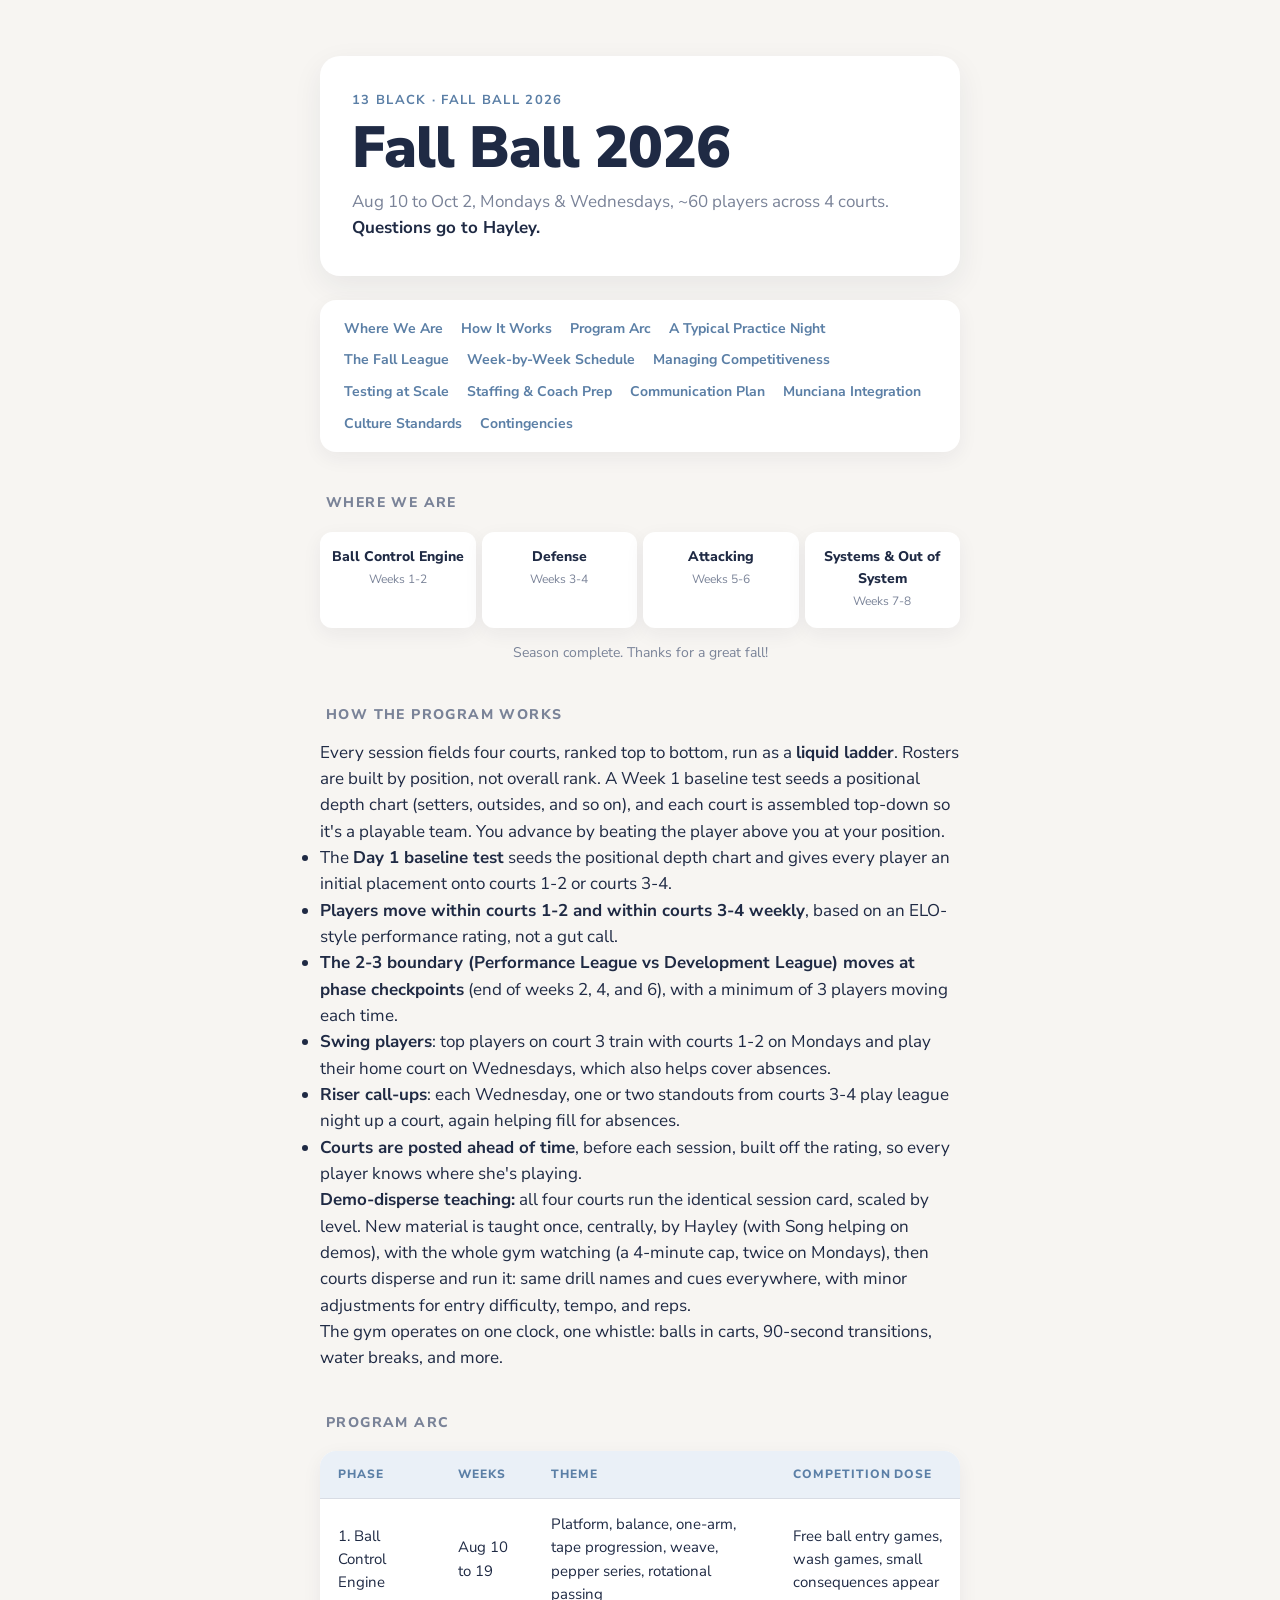
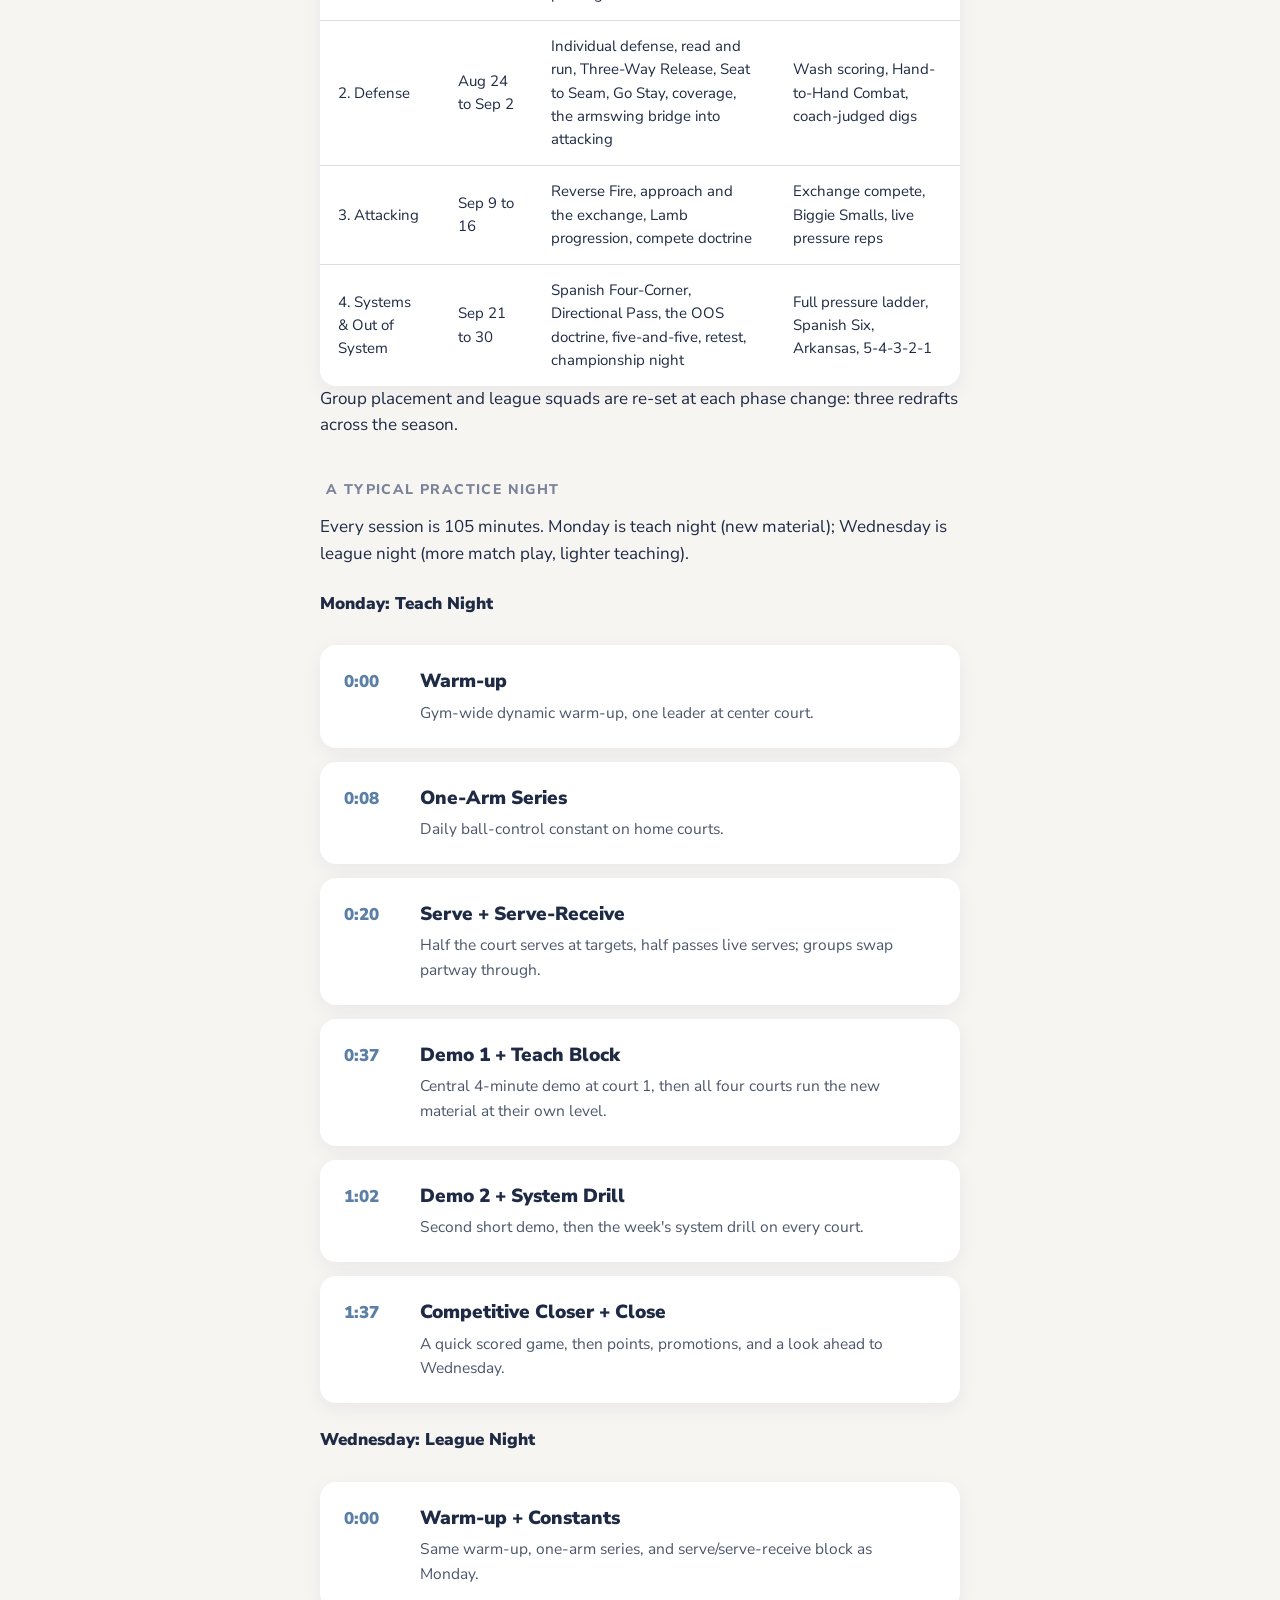
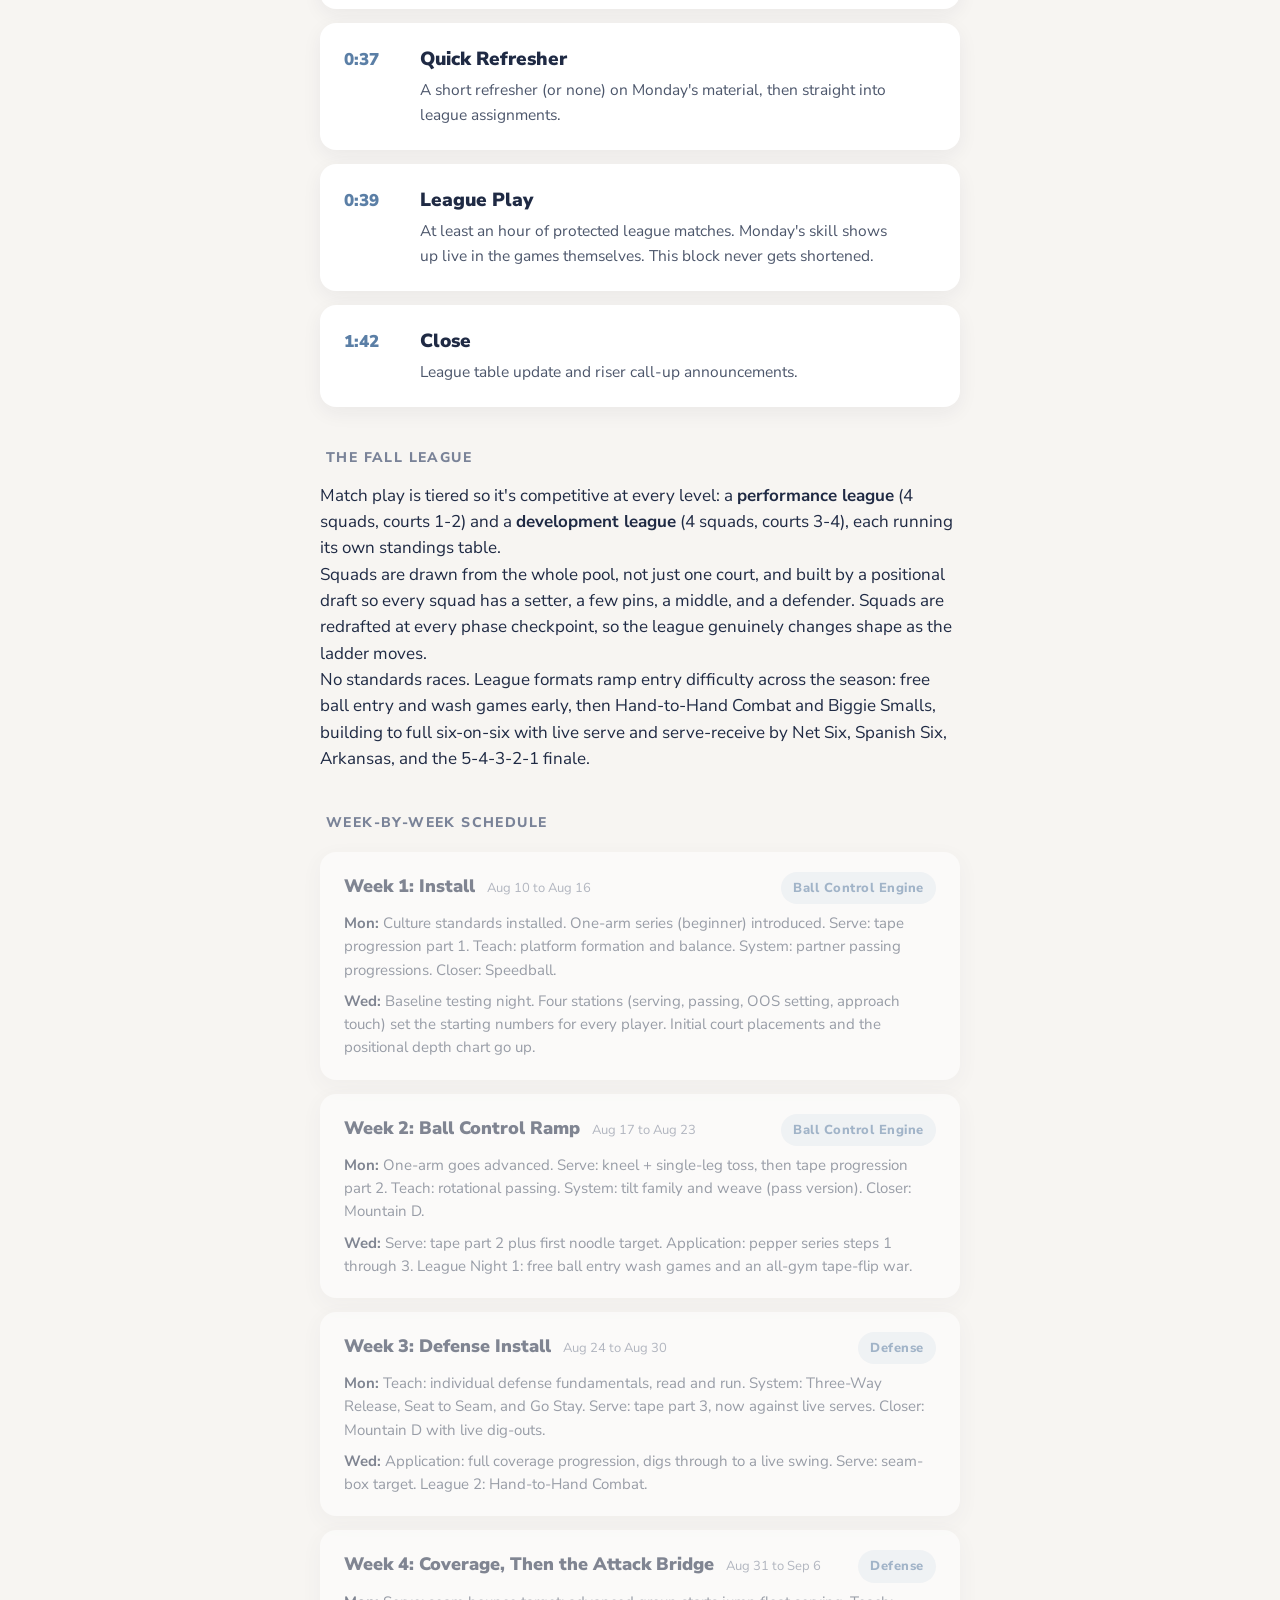
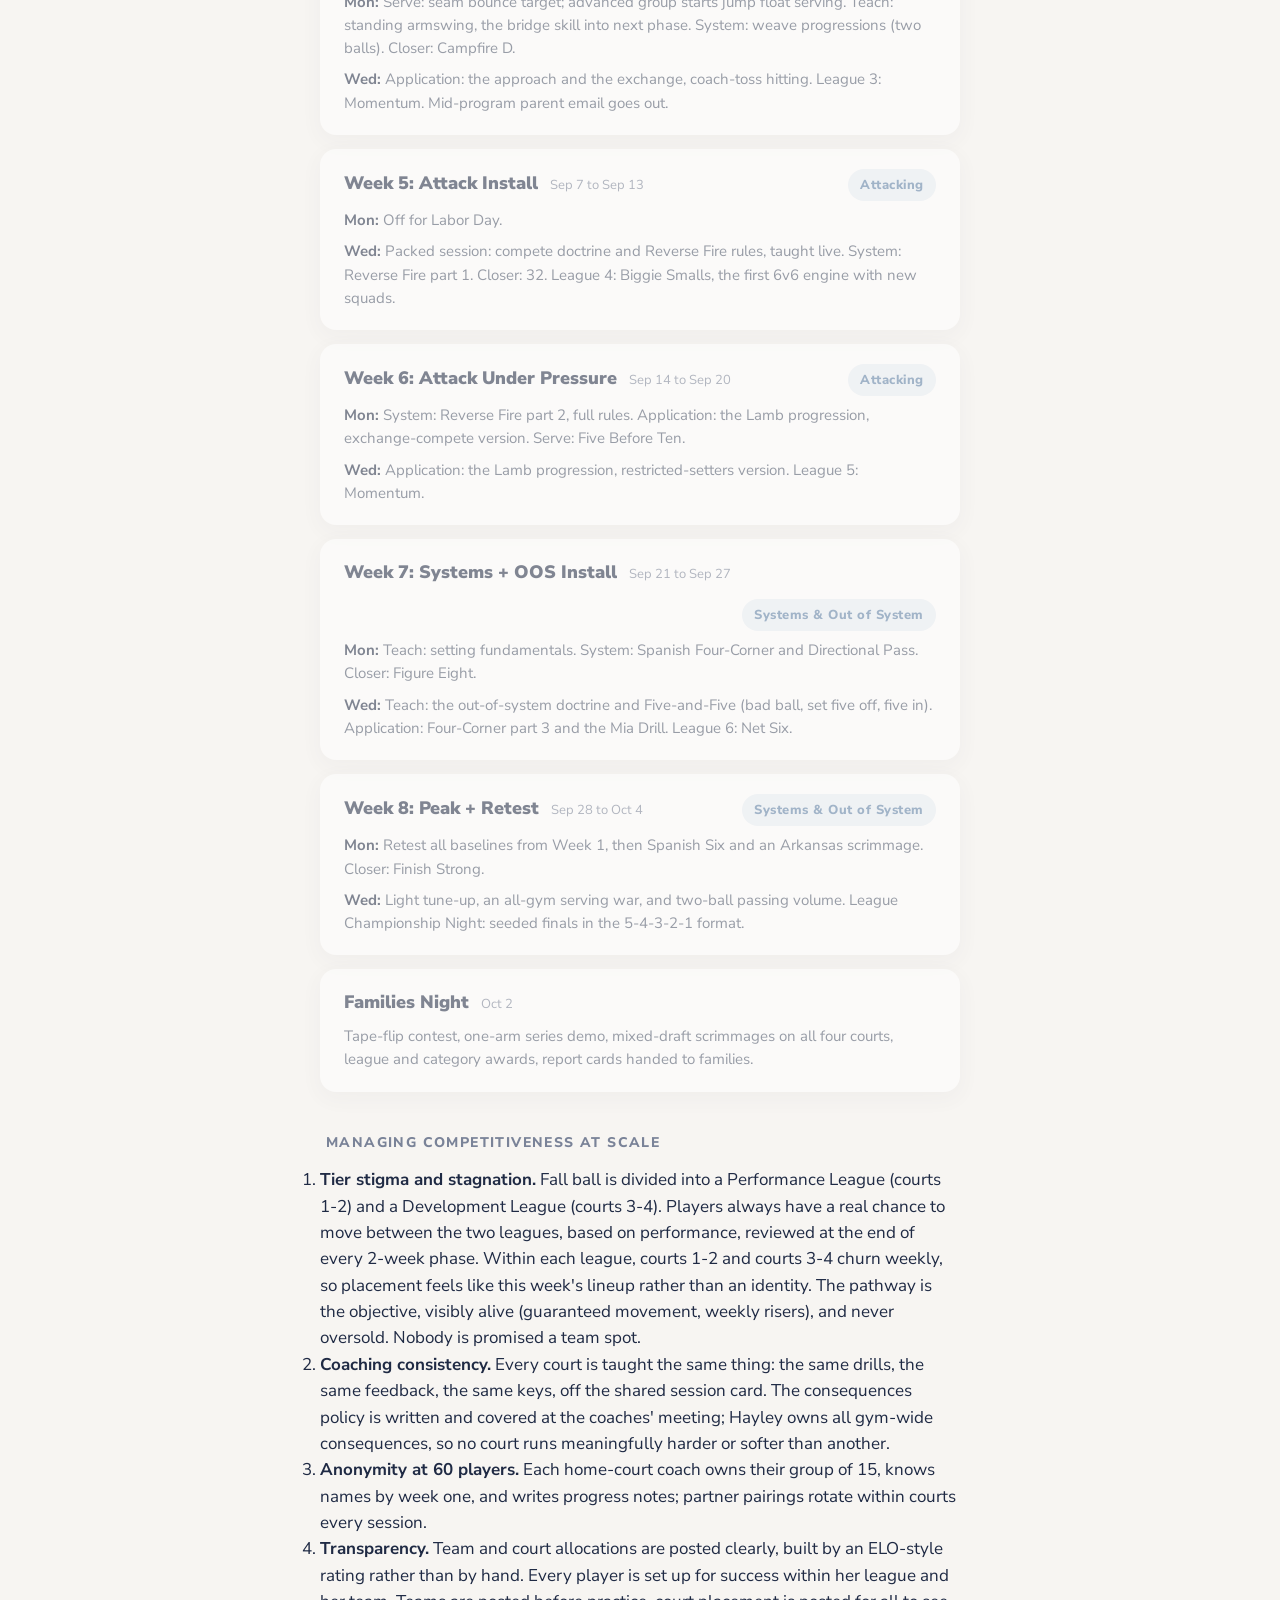
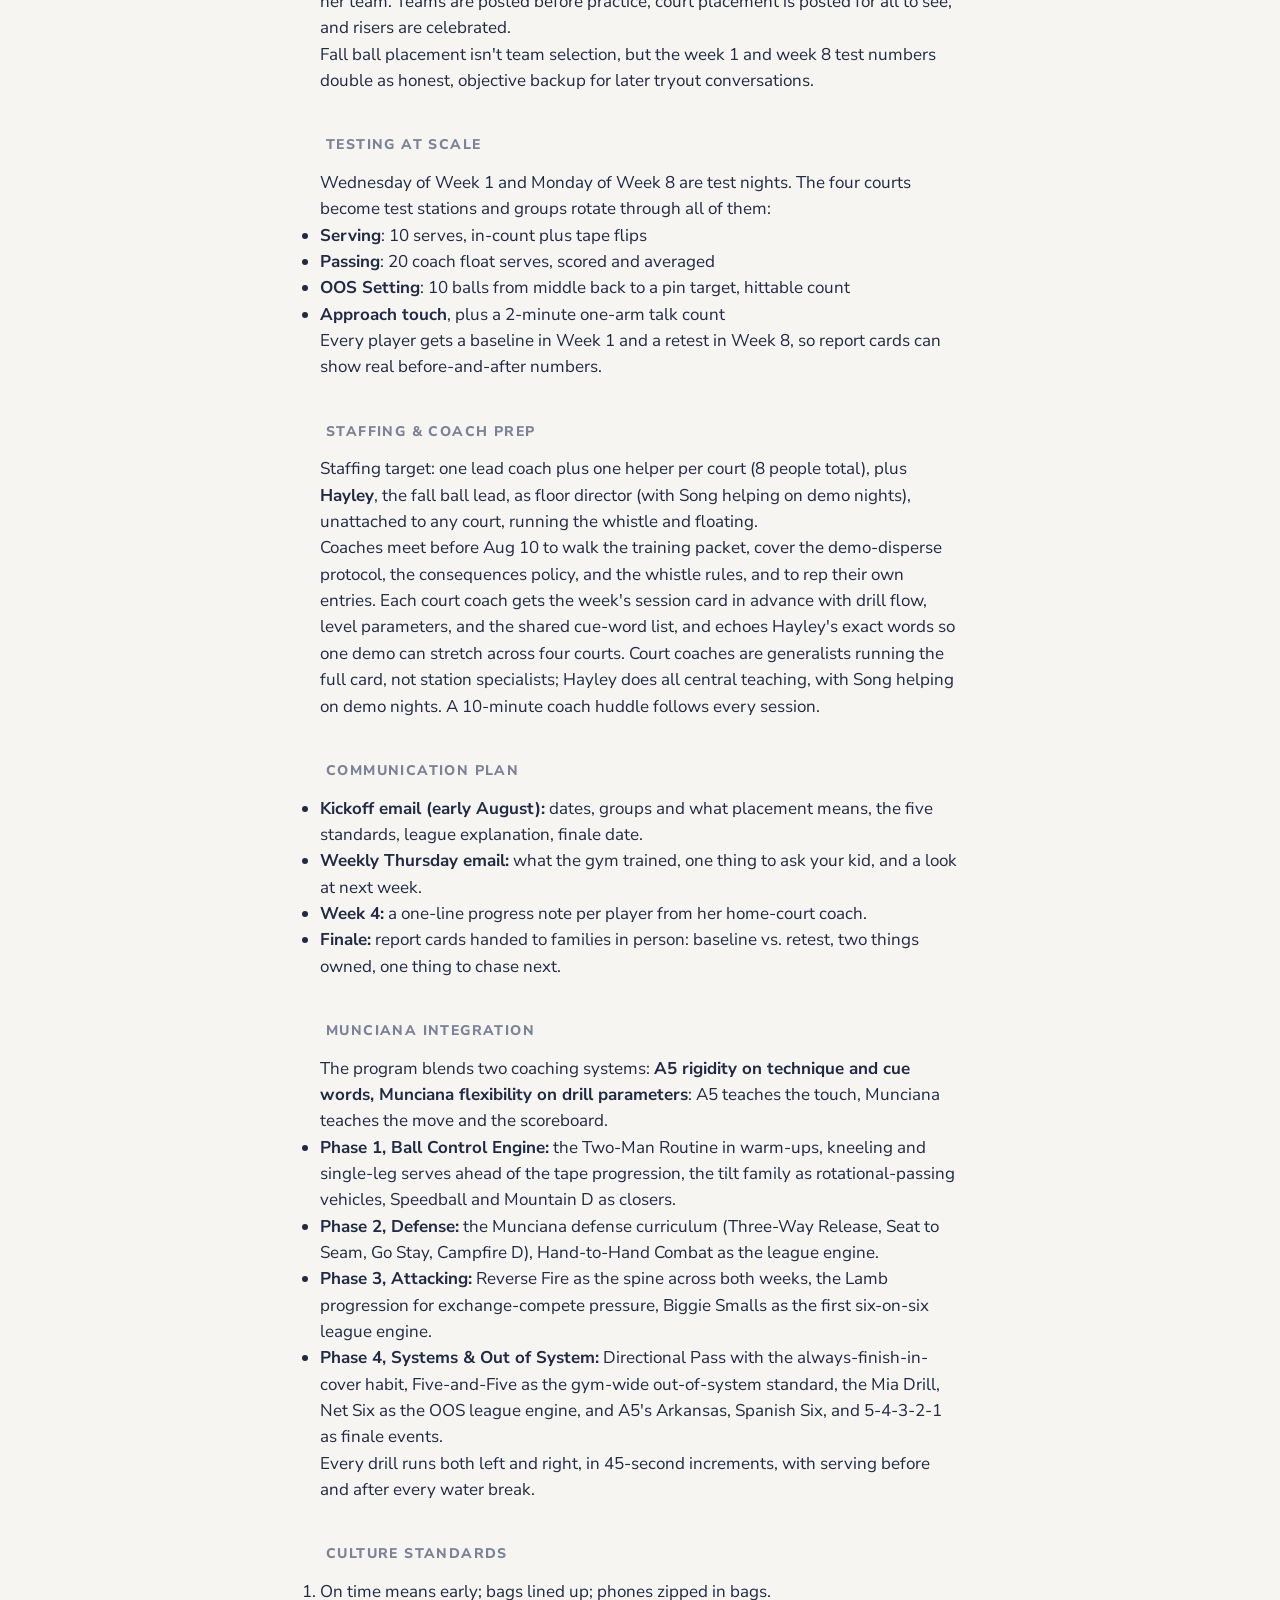
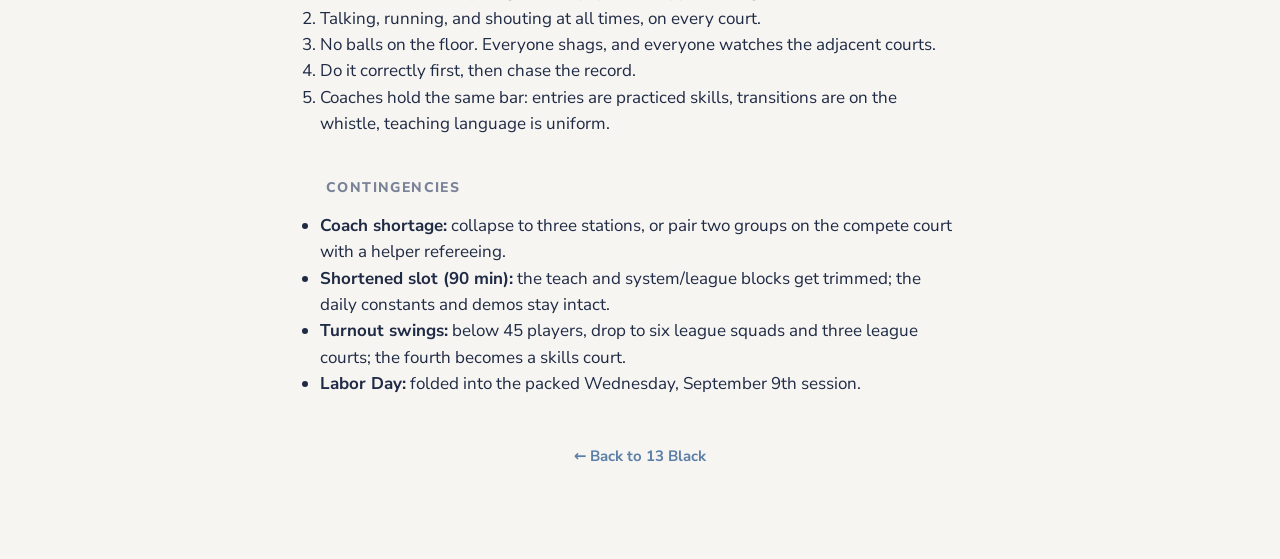
==== commit 3f6047ce: "feat: rework Managing Competitiveness around leagues, ELO, and transparency Reframes the section aro" ====
--- a/fall-ball-2026.html
+++ b/fall-ball-2026.html
@@ -45,11 +45,11 @@
     <p>Every session fields four courts, ranked top to bottom, run as a <strong>liquid ladder</strong>. Rosters are built by position, not overall rank. A Week 1 baseline test seeds a positional depth chart (setters, outsides, and so on), and each court is assembled top-down so it's a playable team. You advance by beating the player above you at your position.</p>
     <ul>
       <li>The <strong>Day 1 baseline test</strong> seeds the positional depth chart and gives every player an initial placement onto courts 1-2 or courts 3-4.</li>
-      <li><strong>Players move within courts 1-2 and within courts 3-4 weekly</strong>, based on performance.</li>
-      <li><strong>The 2-3 boundary moves at phase checkpoints</strong> (end of weeks 2, 4, and 6), with a minimum of 3 players moving each time.</li>
+      <li><strong>Players move within courts 1-2 and within courts 3-4 weekly</strong>, based on an ELO-style performance rating, not a gut call.</li>
+      <li><strong>The 2-3 boundary (Performance League vs Development League) moves at phase checkpoints</strong> (end of weeks 2, 4, and 6), with a minimum of 3 players moving each time.</li>
       <li><strong>Swing players</strong>: top players on court 3 train with courts 1-2 on Mondays and play their home court on Wednesdays, which also helps cover absences.</li>
       <li><strong>Riser call-ups</strong>: each Wednesday, one or two standouts from courts 3-4 play league night up a court, again helping fill for absences.</li>
-      <li><strong>Courts are posted ahead of time</strong>, before each session, so every player knows where she's playing.</li>
+      <li><strong>Courts are posted ahead of time</strong>, before each session, built off the rating, so every player knows where she's playing.</li>
     </ul>
     <p><strong>Demo-disperse teaching:</strong> all four courts run the identical session card, scaled by level. New material is taught once, centrally, by Hayley (with Song helping on demos), with the whole gym watching (a 4-minute cap, twice on Mondays), then courts disperse and run it: same drill names and cues everywhere, with minor adjustments for entry difficulty, tempo, and reps.</p>
     <p>The gym operates on one clock, one whistle: balls in carts, 90-second transitions, water breaks, and more.</p>
@@ -107,11 +107,10 @@
   <section id="competitiveness">
     <h2>Managing Competitiveness at Scale</h2>
     <ol>
-      <li><strong>Tier stigma and false hope.</strong> The ladder is framed positionally ("you're the #5 outside," not "a court 3 kid"), and courts 1-2 and 3-4 churn weekly so placement feels like this week's lineup rather than an identity. The pathway is objective, visibly alive (guaranteed movement, weekly risers), and never oversold. Nobody promises a team spot.</li>
-      <li><strong>The best-coach allocation trap.</strong> The natural pull is to put the strongest coach on the top court. We resist it: the development league gets the highest-energy, best-teaching coach, because that's where retention and the club's future rosters live.</li>
-      <li><strong>Coach consistency.</strong> The consequences policy is written and covered at the coaches' meeting; Hayley owns all gym-wide consequences so no court runs meaningfully harder or softer than another.</li>
+      <li><strong>Tier stigma and stagnation.</strong> Fall ball is divided into a Performance League (courts 1-2) and a Development League (courts 3-4). Players always have a real chance to move between the two leagues, based on performance, reviewed at the end of every 2-week phase. Within each league, courts 1-2 and courts 3-4 churn weekly, so placement feels like this week's lineup rather than an identity. The pathway is the objective, visibly alive (guaranteed movement, weekly risers), and never oversold. Nobody is promised a team spot.</li>
+      <li><strong>Coaching consistency.</strong> Every court is taught the same thing: the same drills, the same feedback, the same keys, off the shared session card. The consequences policy is written and covered at the coaches' meeting; Hayley owns all gym-wide consequences, so no court runs meaningfully harder or softer than another.</li>
       <li><strong>Anonymity at 60 players.</strong> Each home-court coach owns their group of 15, knows names by week one, and writes progress notes; partner pairings rotate within courts every session.</li>
-      <li><strong>Gym-wide theater.</strong> All-gym tape-flip wars, and a finale night in front of 60 families.</li>
+      <li><strong>Transparency.</strong> Team and court allocations are posted clearly, built by an ELO-style rating rather than by hand. Every player is set up for success within her league and her team. Teams are posted before practice, court placement is posted for all to see, and risers are celebrated.</li>
     </ol>
     <p>Fall ball placement isn't team selection, but the week 1 and week 8 test numbers double as honest, objective backup for later tryout conversations.</p>
   </section>
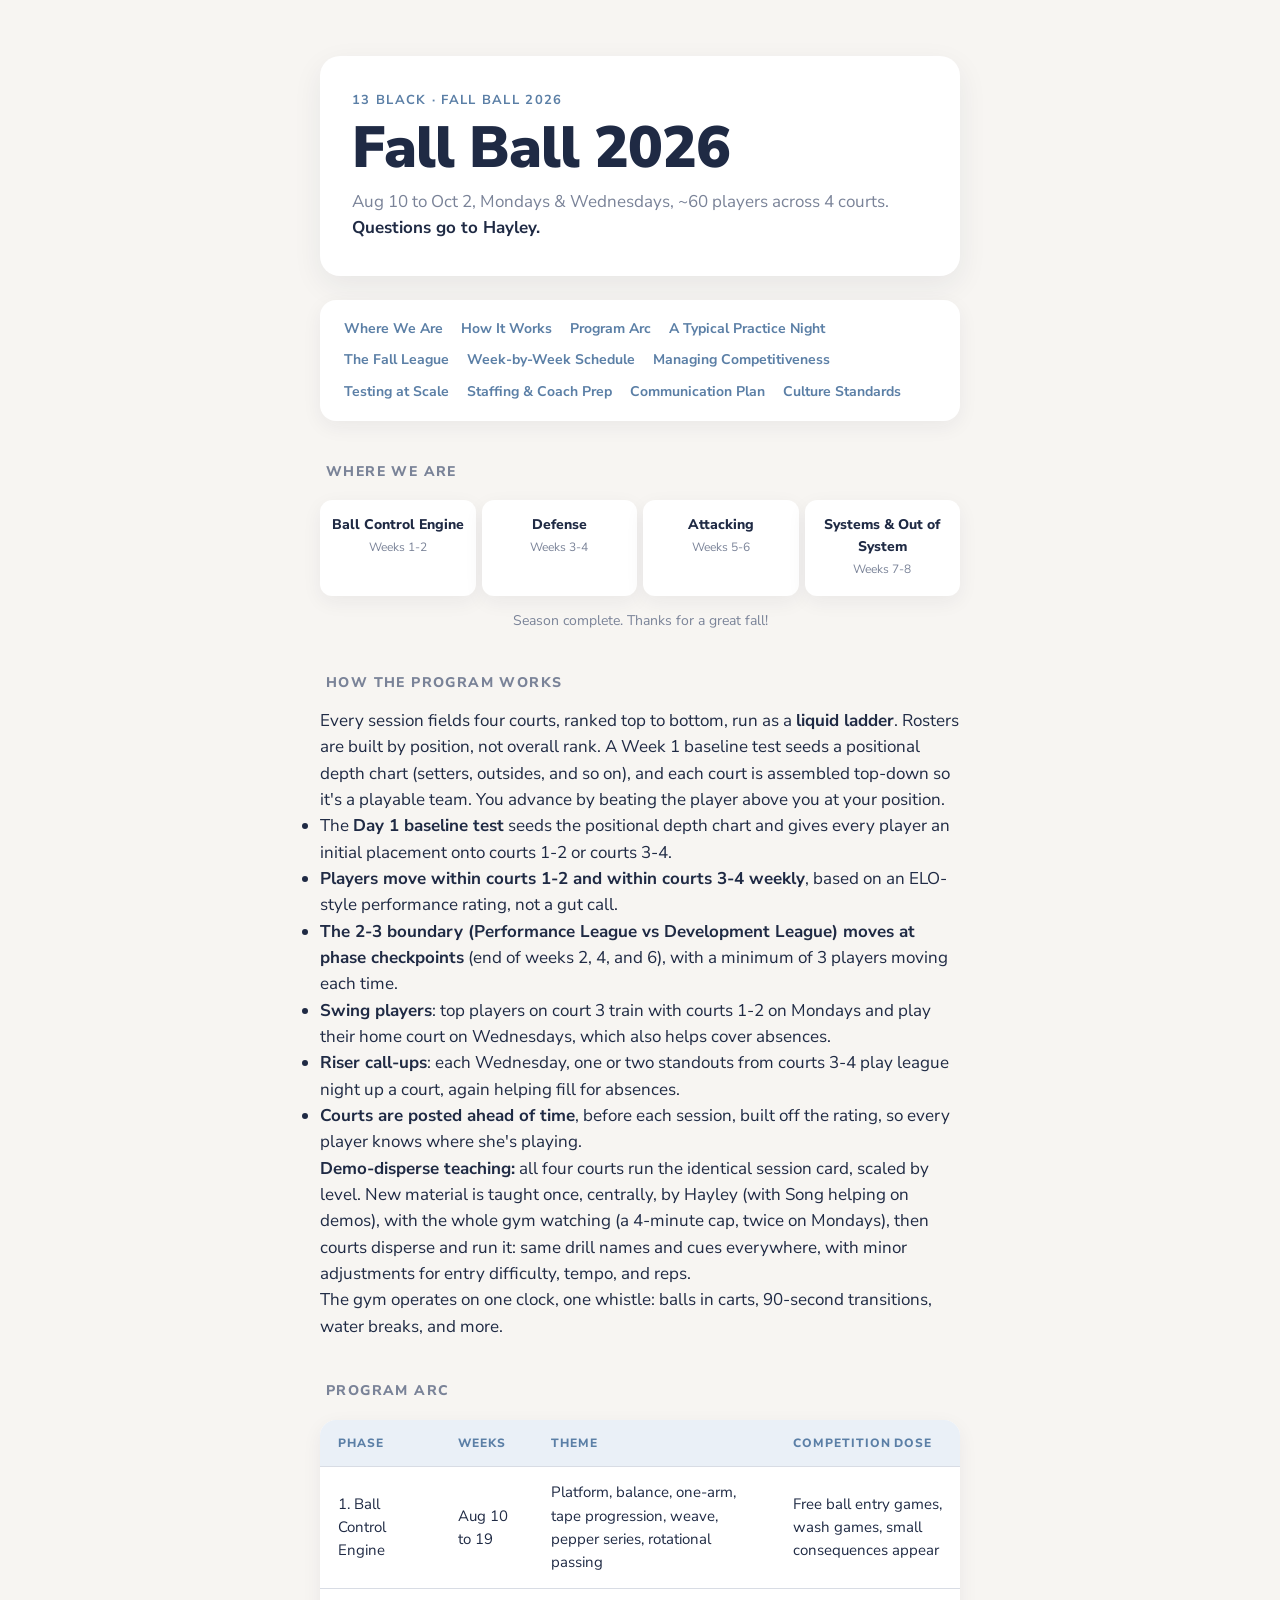
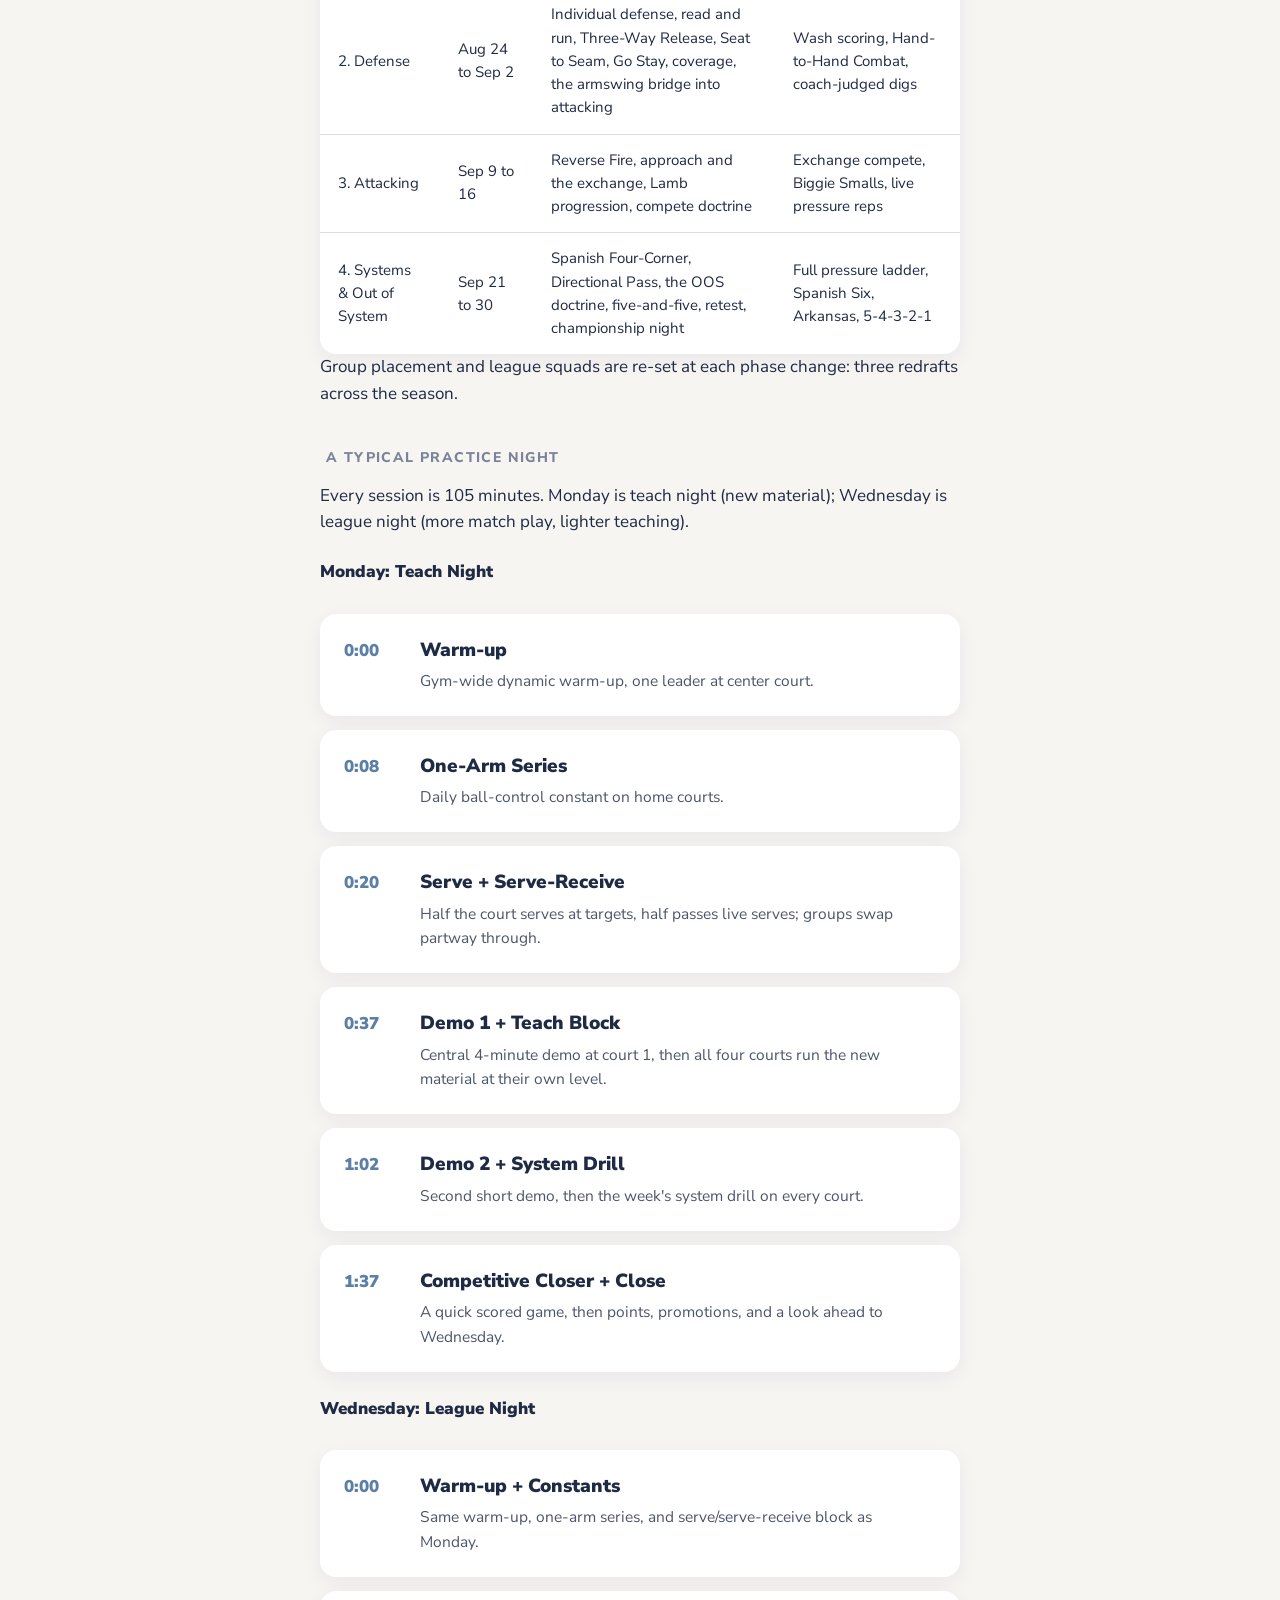
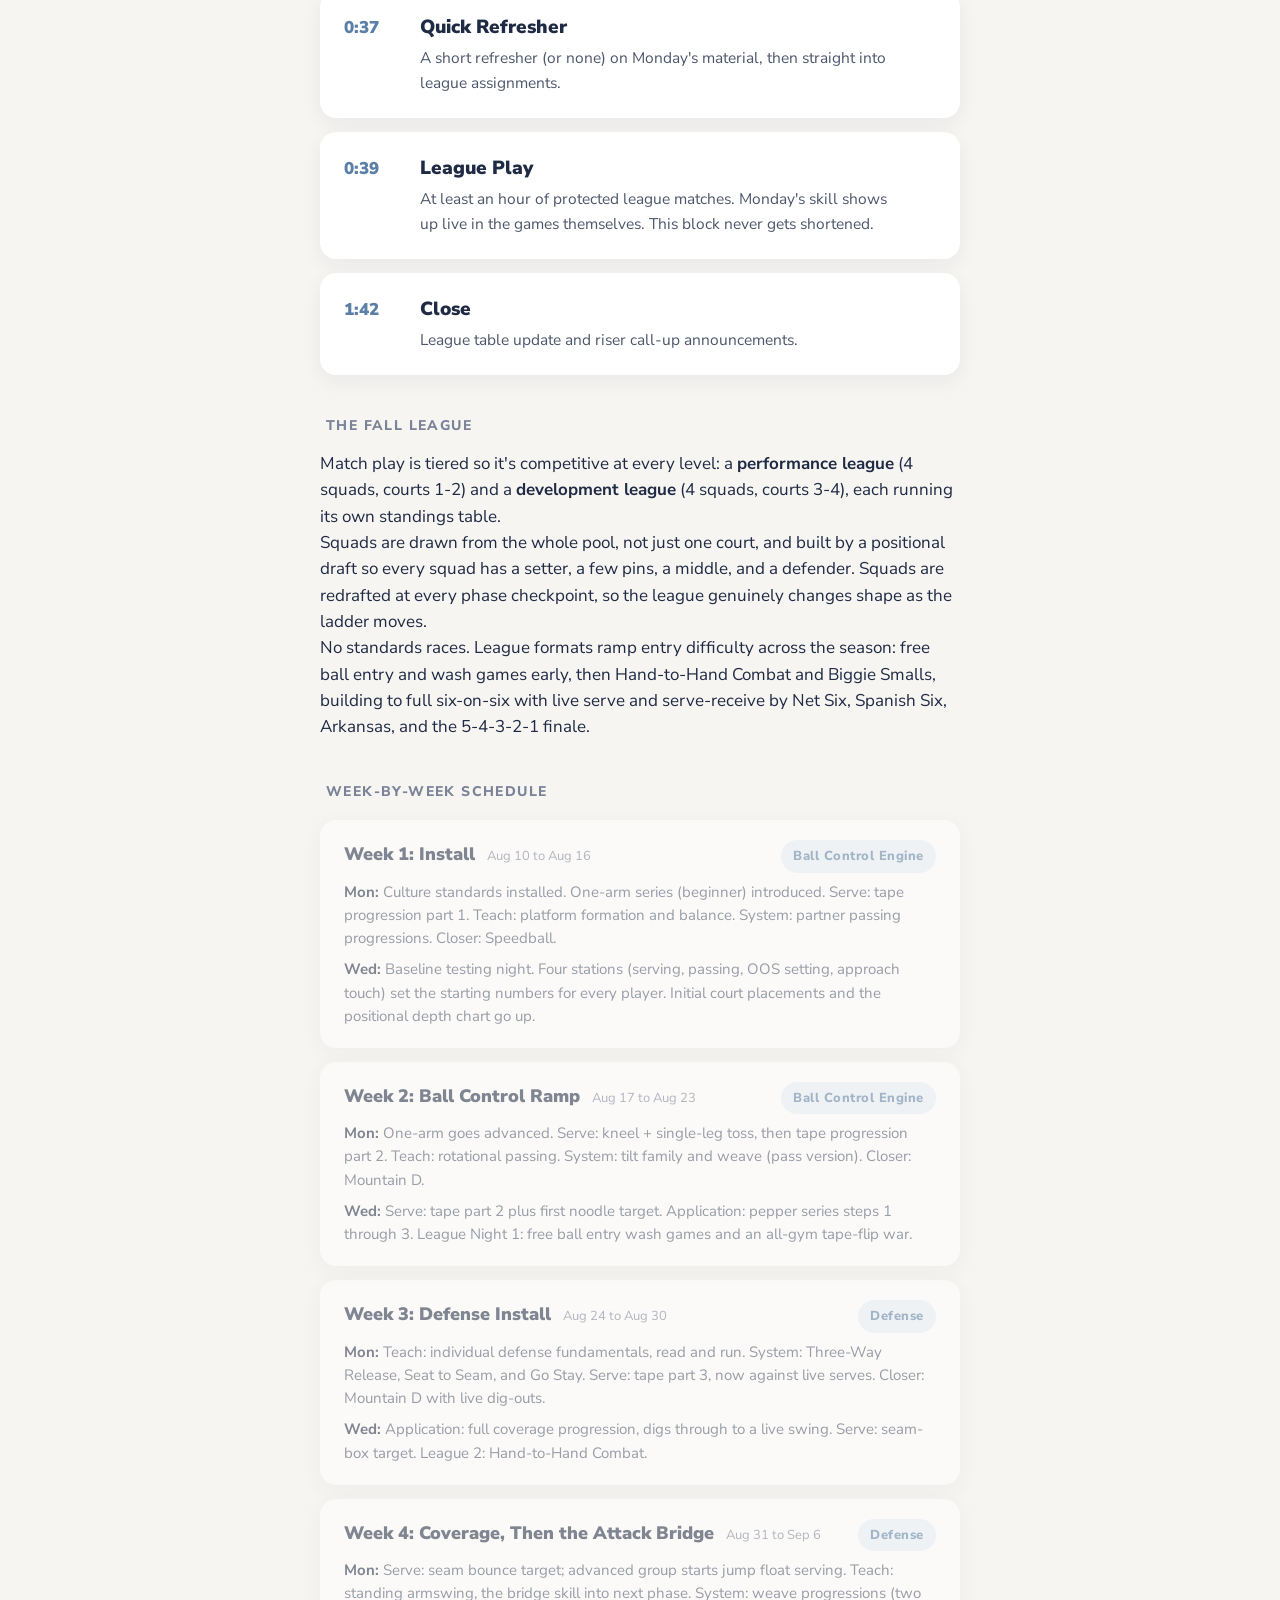
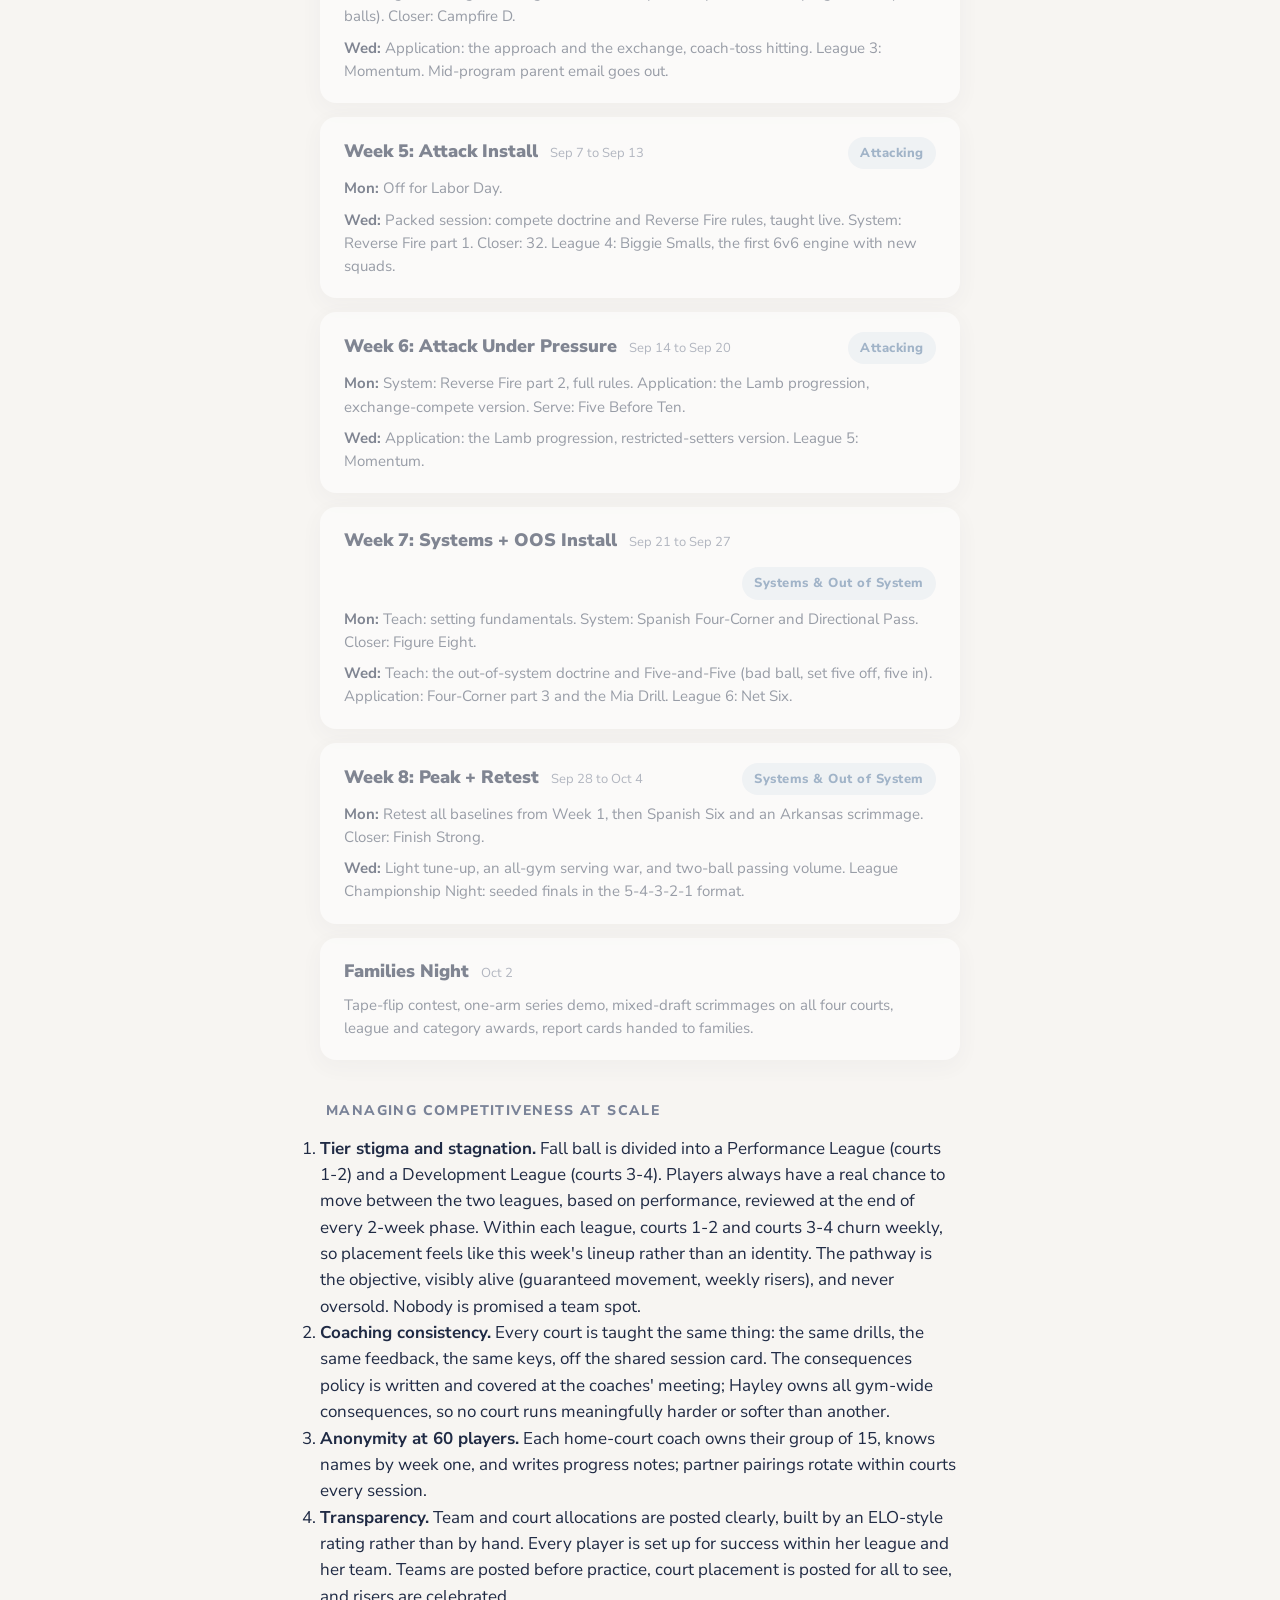
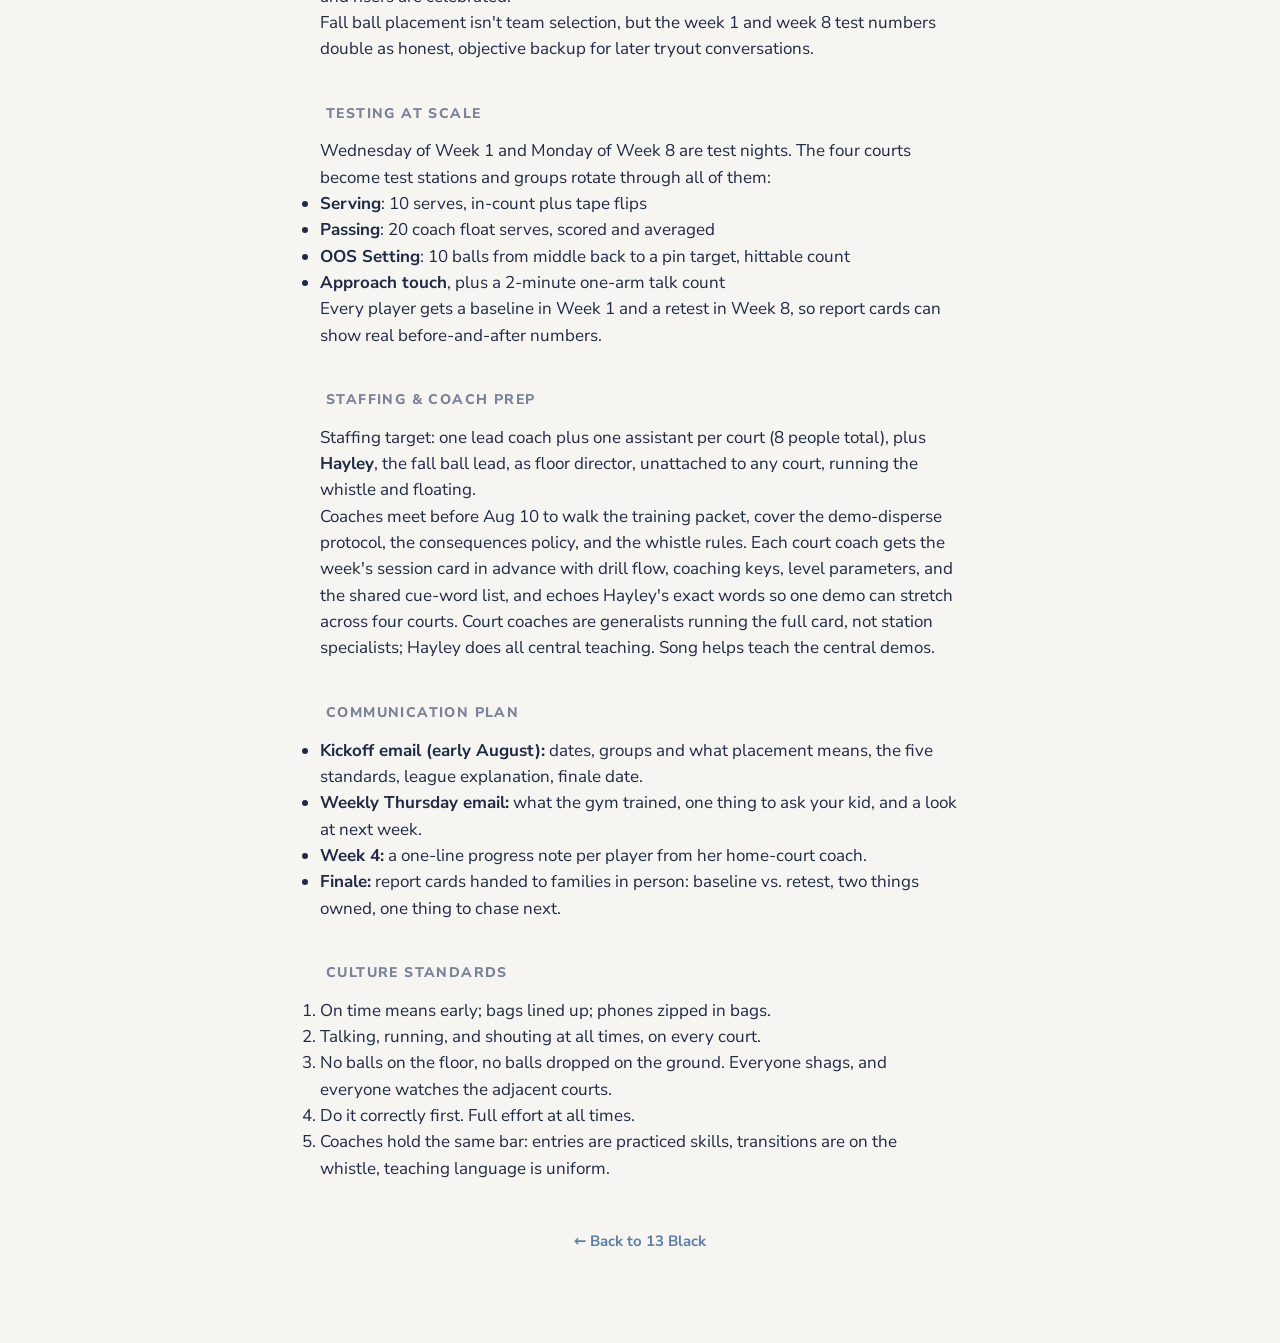
==== commit 3d9df457: "feat: simplify staffing/culture, drop Munciana Integration and Contingencies sections Staffing & Coa" ====
--- a/fall-ball-2026.html
+++ b/fall-ball-2026.html
@@ -29,9 +29,7 @@
     <a href="#testing">Testing at Scale</a>
     <a href="#staffing">Staffing &amp; Coach Prep</a>
     <a href="#communication">Communication Plan</a>
-    <a href="#munciana">Munciana Integration</a>
     <a href="#culture">Culture Standards</a>
-    <a href="#contingencies">Contingencies</a>
   </nav>
 
   <section id="phase-timeline-section">
@@ -129,8 +127,8 @@
 
   <section id="staffing">
     <h2>Staffing &amp; Coach Prep</h2>
-    <p>Staffing target: one lead coach plus one helper per court (8 people total), plus <strong>Hayley</strong>, the fall ball lead, as floor director (with Song helping on demo nights), unattached to any court, running the whistle and floating.</p>
-    <p>Coaches meet before Aug 10 to walk the training packet, cover the demo-disperse protocol, the consequences policy, and the whistle rules, and to rep their own entries. Each court coach gets the week's session card in advance with drill flow, level parameters, and the shared cue-word list, and echoes Hayley's exact words so one demo can stretch across four courts. Court coaches are generalists running the full card, not station specialists; Hayley does all central teaching, with Song helping on demo nights. A 10-minute coach huddle follows every session.</p>
+    <p>Staffing target: one lead coach plus one assistant per court (8 people total), plus <strong>Hayley</strong>, the fall ball lead, as floor director, unattached to any court, running the whistle and floating.</p>
+    <p>Coaches meet before Aug 10 to walk the training packet, cover the demo-disperse protocol, the consequences policy, and the whistle rules. Each court coach gets the week's session card in advance with drill flow, coaching keys, level parameters, and the shared cue-word list, and echoes Hayley's exact words so one demo can stretch across four courts. Court coaches are generalists running the full card, not station specialists; Hayley does all central teaching. Song helps teach the central demos.</p>
   </section>
 
   <section id="communication">
@@ -143,37 +141,15 @@
     </ul>
   </section>
 
-  <section id="munciana">
-    <h2>Munciana Integration</h2>
-    <p>The program blends two coaching systems: <strong>A5 rigidity on technique and cue words, Munciana flexibility on drill parameters</strong>: A5 teaches the touch, Munciana teaches the move and the scoreboard.</p>
-    <ul>
-      <li><strong>Phase 1, Ball Control Engine:</strong> the Two-Man Routine in warm-ups, kneeling and single-leg serves ahead of the tape progression, the tilt family as rotational-passing vehicles, Speedball and Mountain D as closers.</li>
-      <li><strong>Phase 2, Defense:</strong> the Munciana defense curriculum (Three-Way Release, Seat to Seam, Go Stay, Campfire D), Hand-to-Hand Combat as the league engine.</li>
-      <li><strong>Phase 3, Attacking:</strong> Reverse Fire as the spine across both weeks, the Lamb progression for exchange-compete pressure, Biggie Smalls as the first six-on-six league engine.</li>
-      <li><strong>Phase 4, Systems &amp; Out of System:</strong> Directional Pass with the always-finish-in-cover habit, Five-and-Five as the gym-wide out-of-system standard, the Mia Drill, Net Six as the OOS league engine, and A5's Arkansas, Spanish Six, and 5-4-3-2-1 as finale events.</li>
-    </ul>
-    <p>Every drill runs both left and right, in 45-second increments, with serving before and after every water break.</p>
-  </section>
-
   <section id="culture">
     <h2>Culture Standards</h2>
     <ol>
       <li>On time means early; bags lined up; phones zipped in bags.</li>
       <li>Talking, running, and shouting at all times, on every court.</li>
-      <li>No balls on the floor. Everyone shags, and everyone watches the adjacent courts.</li>
-      <li>Do it correctly first, then chase the record.</li>
+      <li>No balls on the floor, no balls dropped on the ground. Everyone shags, and everyone watches the adjacent courts.</li>
+      <li>Do it correctly first. Full effort at all times.</li>
       <li>Coaches hold the same bar: entries are practiced skills, transitions are on the whistle, teaching language is uniform.</li>
     </ol>
-  </section>
-
-  <section id="contingencies">
-    <h2>Contingencies</h2>
-    <ul>
-      <li><strong>Coach shortage:</strong> collapse to three stations, or pair two groups on the compete court with a helper refereeing.</li>
-      <li><strong>Shortened slot (90 min):</strong> the teach and system/league blocks get trimmed; the daily constants and demos stay intact.</li>
-      <li><strong>Turnout swings:</strong> below 45 players, drop to six league squads and three league courts; the fourth becomes a skills court.</li>
-      <li><strong>Labor Day:</strong> folded into the packed Wednesday, September 9th session.</li>
-    </ul>
   </section>
 
   <p class="footer"><a href="index.html">&larr; Back to 13 Black</a></p>
